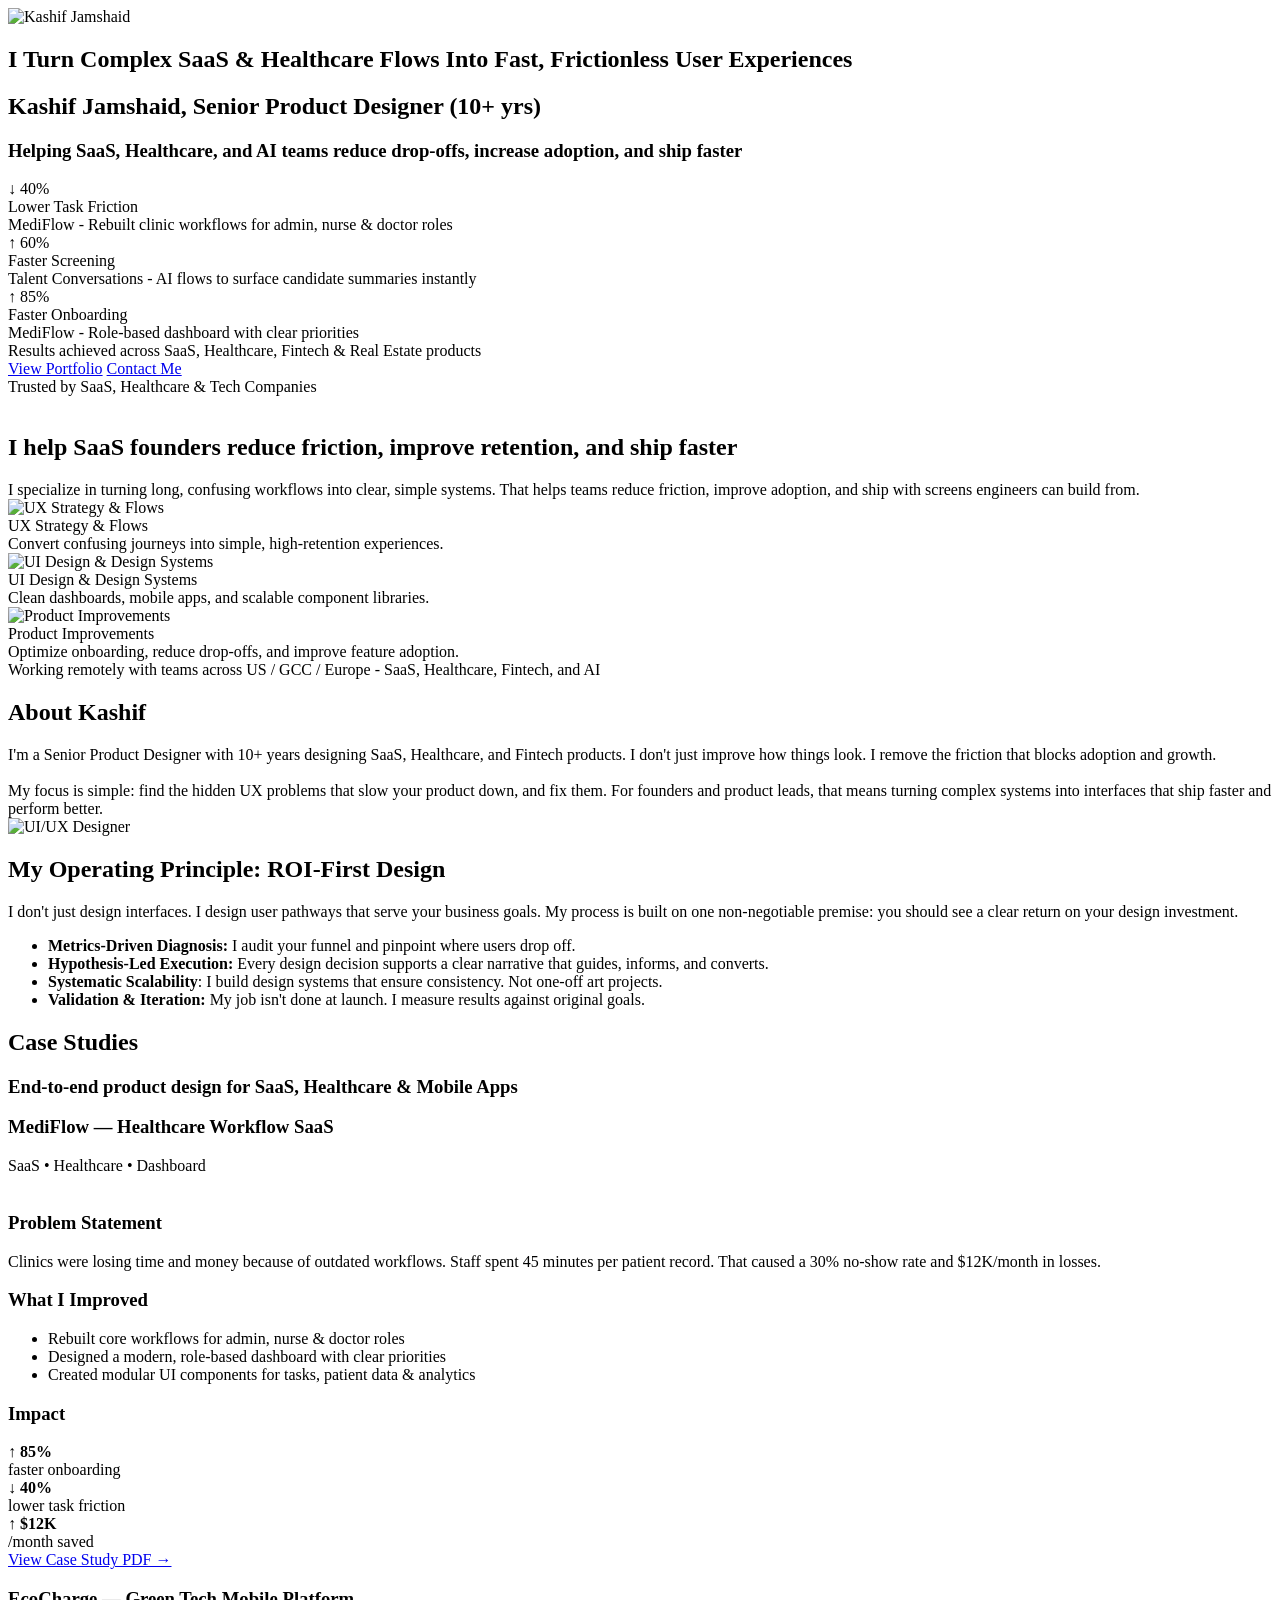
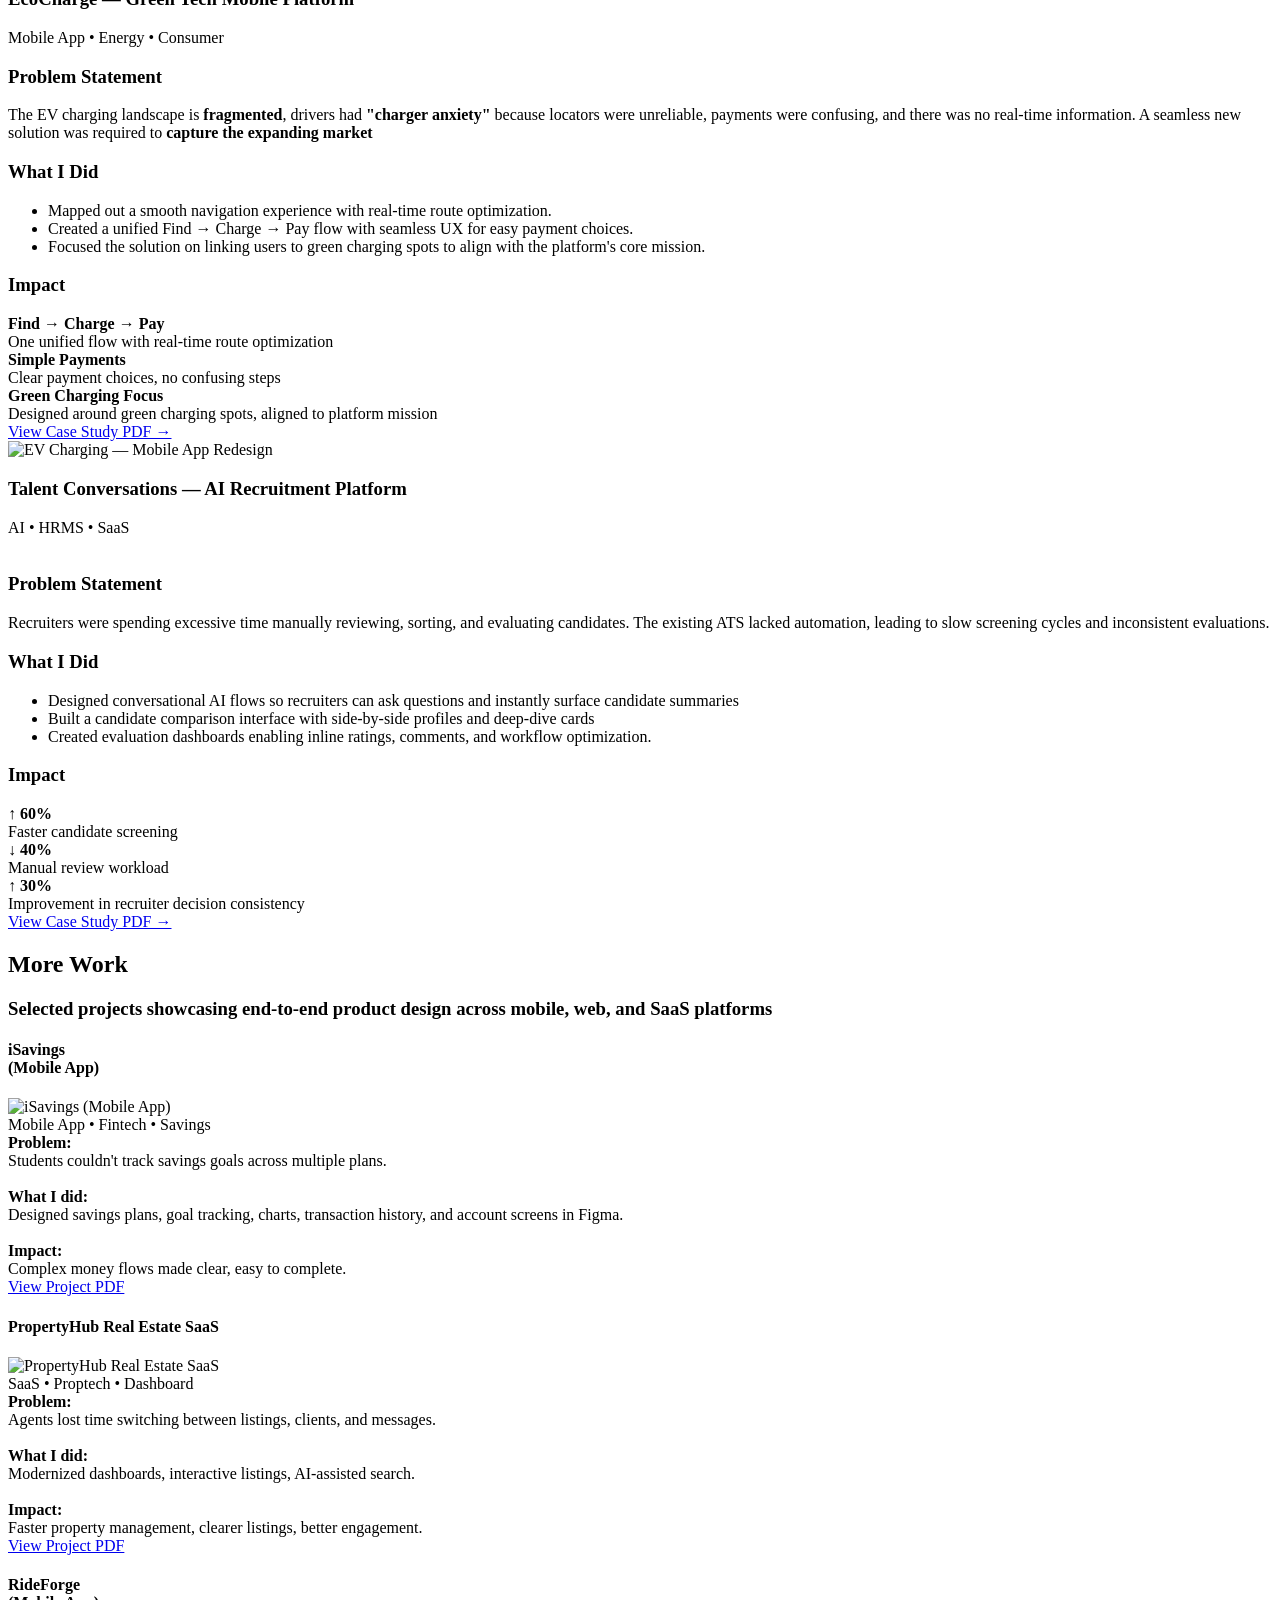
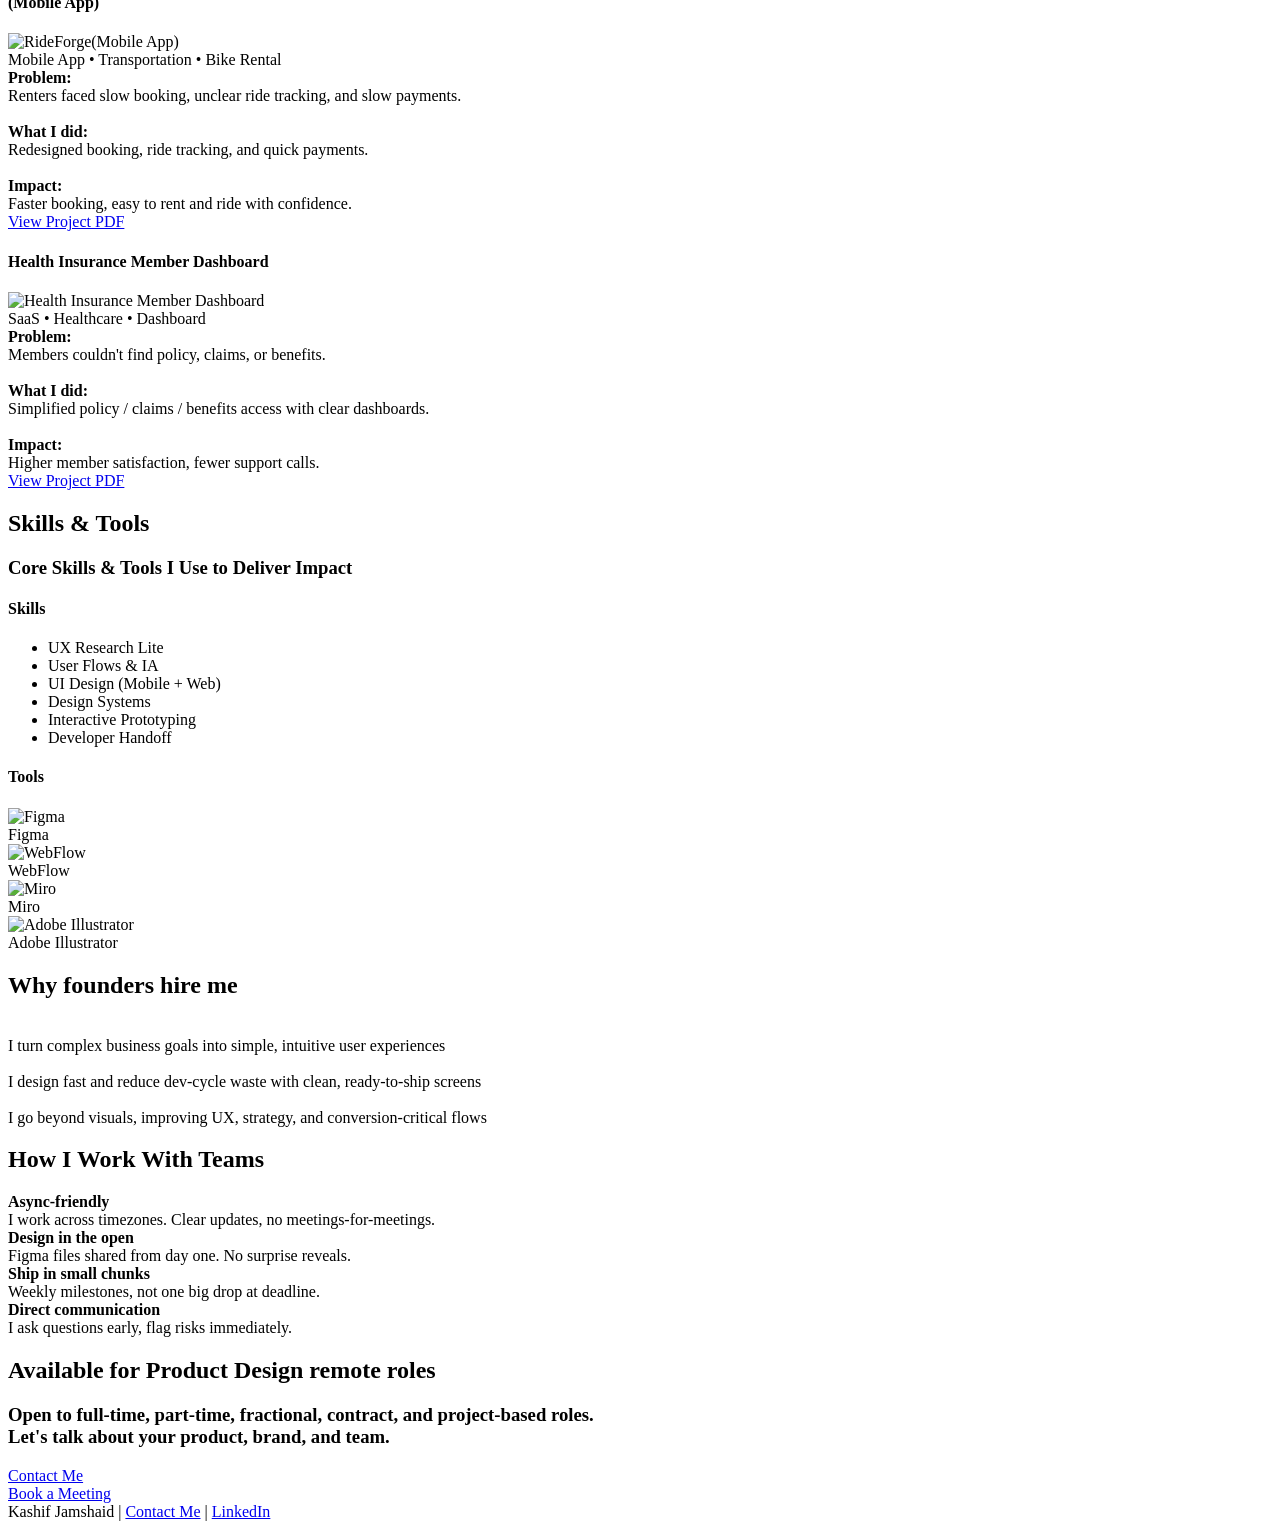
==== product-designer/index.html @ 59dc8484 "Add files via upload" ====
<!DOCTYPE html>
<html lang="en">
<head>
<meta charset="utf-8">
<title>Senior Product Designer | SaaS &amp; Mobile UX | Kashif Jamshaid</title>
<meta name="description" content="Senior Product Designer with 10+ years of experience in SaaS, Healthcare, and Mobile Apps. I design clean, conversion-focused products that reduce drop-offs &amp; drive growth.">
<meta property="og:title" content="Kashif Jamshaid — Senior Product Designer for SaaS &amp; Mobile">
<meta property="og:description" content="Designing high-converting digital products for SaaS, Health &amp; Fintech. 10+ yrs experience. Let’s build something that scales.">
<meta property="og:image" content="https://cdn.prod.website-files.com/6922b7da5d4e81c085fd5a40/6af70c5913aee15e24bef53c_OG-KD.jpg">
<meta property="og:type" content="website">
<meta name="twitter:card" content="summary_large_image">
<meta name="twitter:title" content="Kashif Jamshaid — Senior Product Designer for SaaS &amp; Mobile">
<meta name="twitter:description" content="Designing high-converting digital products for SaaS, Health &amp; Fintech. 10+ yrs experience. Let’s build something that scales.">
<meta name="viewport" content="width=device-width, initial-scale=1">
<link rel="shortcut icon" href="https://cdn.prod.website-files.com/6922b7da5d4e81c085fd5a40/6927050f8c1e0691bba6b632_fav-kj.png" type="image/x-icon">
<link rel="apple-touch-icon" href="https://cdn.prod.website-files.com/img/webclip.png">
<link rel="canonical" href="https://kashifdesigns.webflow.io/">
<link href="style.css" rel="stylesheet" type="text/css">
<link href="https://fonts.googleapis.com/" rel="preconnect">
<link href="https://fonts.gstatic.com/" rel="preconnect" crossorigin="anonymous">
<script src="assets/webfont.js"></script>
<script>WebFont.load({google:{families:["Wix Madefor Display:300,400,500,600,700"]}});</script>
<style>
html{scroll-behavior:smooth}
#case-studies,#top{scroll-margin-top:24px}
.scroll-up{position:fixed;right:20px;bottom:20px;z-index:999;width:52px;height:52px;border-radius:50%;display:flex;align-items:center;justify-content:center;background:#111;color:#fff;font-size:22px;text-decoration:none;opacity:0;visibility:hidden;pointer-events:none;transition:opacity .25s ease,transform .25s ease,visibility .25s;transform:translateY(10px)}
.scroll-up.is-visible{opacity:1;visibility:visible;pointer-events:auto;transform:translateY(0)}
.scroll-up:hover{transform:translateY(-2px)}
</style>
</head>
<body id="top">

<!-- HERO -->
<section class="hero">
<img src="assets/6925f5a5236392a98f5a09ef_logo-kj-b.svg" loading="lazy" height="41" alt="Kashif Jamshaid">
<h1 class="heading">I Turn Complex SaaS &amp; Healthcare Flows Into Fast, Frictionless User Experiences</h1>
<h2 class="heading-2">Kashif Jamshaid, Senior Product Designer (10+ yrs)</h2>
<h3 class="heading-3">Helping SaaS, Healthcare, and AI teams reduce drop-offs, increase adoption, and ship faster</h3>
<div class="hero-tiles">
<div class="hero-tile"><div class="tile-container"><div class="div-block-4"><div class="text-block">↓ 40%</div></div><div class="div-block-5"><div class="text-block-2">Lower Task Friction<br></div></div></div><div class="div-block-39"><div class="text-block-21">MediFlow - Rebuilt clinic workflows for admin, nurse &amp; doctor roles</div></div></div>
<div class="hero-tile"><div class="tile-container"><div class="div-block-4"><div class="text-block"><strong>↑ </strong>60%</div></div><div class="div-block-5"><div class="text-block-2">Faster Screening<br></div></div></div><div class="div-block-39"><div class="text-block-21">Talent Conversations - AI flows to surface candidate summaries instantly</div></div></div>
<div class="hero-tile"><div class="tile-container"><div class="div-block-4"><div class="text-block"><strong>↑ </strong>85%</div></div><div class="div-block-5"><div class="text-block-2">Faster Onboarding<br></div></div></div><div class="div-block-39"><div class="text-block-21">MediFlow - Role-based dashboard with clear priorities</div></div></div>
</div>
<div class="text-block-16">Results achieved across SaaS, Healthcare, Fintech &amp; Real Estate products</div>
<div class="div-block-3">
<a href="#case-studies" class="button w-button">View Portfolio</a>
<a href="mailto:kashifjamshaid@gmail.com?subject=Project%20Inquiry%20%E2%80%93%20Senior%20Product%20Designer%20(Kashif%20Jamshaid)" class="button-2 w-button">Contact Me</a>
</div>
<div class="text-block-16">Trusted by SaaS, Healthcare &amp; Tech Companies</div>
<div class="div-block-35"><img src="assets/6925aeb16236e0ea3a93bf15_a347f13787f351dd97e7a5db6cdfebe7_icons-companies.png" loading="lazy" sizes="(max-width: 1050px) 100vw, 1050px" alt="Trusted by SaaS, Healthcare &amp; Tech Companies" srcset="https://cdn.prod.website-files.com/6922b7da5d4e81c085fd5a40/6925aeb16236e0ea3a93bf15_a347f13787f351dd97e7a5db6cdfebe7_icons-companies-p-500.png 500w, https://cdn.prod.website-files.com/6922b7da5d4e81c085fd5a40/6925aeb16236e0ea3a93bf15_a347f13787f351dd97e7a5db6cdfebe7_icons-companies-p-800.png 800w, https://cdn.prod.website-files.com/6922b7da5d4e81c085fd5a40/6925aeb16236e0ea3a93bf15_a347f13787f351dd97e7a5db6cdfebe7_icons-companies.png 1050w" class="image-7"></div>
</section>

<!-- WHAT I DO -->
<section class="section-2-panels">
<h2 class="heading-4">I help SaaS founders reduce friction, improve retention, and ship faster</h2>
<div class="text-block-22">I specialize in turning long, confusing workflows into clear, simple systems. That helps teams reduce friction, improve adoption, and ship with screens engineers can build from.</div>
<div class="div-panels-main">
<div class="div-block-11"><img src="assets/6925bf536d02b8094fe82280_3681238eda596e4981a9f9f7b6987a7c_icon-ux-strategy.svg" loading="lazy" alt="UX Strategy &amp; Flows"><div class="text-block-7">UX Strategy &amp; Flows</div><div class="text-block-19">Convert confusing journeys into simple, high-retention experiences.</div></div>
<div class="div-block-11"><img src="assets/6925c17dd53fdc788f8e0a13_540a529e76e07e46829ce38feeeade93_icon-ui.svg" loading="lazy" alt="UI Design &amp; Design Systems"><div class="text-block-7">UI Design &amp; Design Systems</div><div class="text-block-17">Clean dashboards, mobile apps, and scalable component libraries.</div></div>
<div class="div-block-11"><img src="assets/6925c3b33ce6acb7fa20eeb7_1650da8c3fd300361173abdfcc69cd91_icon-product.svg" loading="lazy" alt="Product Improvements"><div class="text-block-7">Product Improvements</div><div class="text-block-18">Optimize onboarding, reduce drop-offs, and improve feature adoption.</div></div>
</div>
<div class="text-block-23">Working remotely with teams across US / GCC / Europe - SaaS, Healthcare, Fintech, and AI<br></div>
</section>

<!-- ABOUT -->
<section class="section-about-1"><div class="div-block-53">
<h2 class="heading-20">About Kashif</h2>
<div class="div-block-50"><div class="div-block-51"><div class="text-block-31">I'm a Senior Product Designer with 10+ years designing SaaS, Healthcare, and Fintech products. I don't just improve how things look. I remove the friction that blocks adoption and growth.<br><br>My focus is simple: find the hidden UX problems that slow your product down, and fix them. For founders and product leads, that means turning complex systems into interfaces that ship faster and perform better.</div></div>
<div class="div-block-52"><img src="assets/6ac2fc7f85edc228cade5757_MyPic.jpg" loading="lazy" width="207" sizes="207px" alt="UI/UX Designer" srcset="https://cdn.prod.website-files.com/6922b7da5d4e81c085fd5a40/6ac2fc7f85edc228cade5757_49e8d5a9649e1f017ad6abac652c6de1_MyPic-p-500.jpg 500w, https://cdn.prod.website-files.com/6922b7da5d4e81c085fd5a40/6ac2fc7f85edc228cade5757_MyPic.jpg 707w" class="image-42"></div></div>
<h2 class="heading-19">My Operating Principle: ROI-First Design</h2>
<div class="text-block-32">I don't just design interfaces. I design user pathways that serve your business goals. My process is built on one non-negotiable premise: you should see a clear return on your design investment.</div>
<ul role="list" class="list-8">
<li class="list-item-14"><strong>Metrics-Driven Diagnosis: </strong>I audit your funnel and pinpoint where users drop off.</li>
<li class="list-item-15"><strong>Hypothesis-Led Execution:</strong> Every design decision supports a clear narrative that guides, informs, and converts.</li>
<li class="list-item-13"><strong>Systematic Scalability</strong>: I build design systems that ensure consistency. Not one-off art projects.</li>
<li><strong>Validation &amp; Iteration:</strong> My job isn't done at launch. I measure results against original goals.</li>
</ul>
</div></section>

<!-- CASE STUDIES -->
<section id="case-studies" class="section"><h2 class="heading-4">Case Studies</h2><h3 class="heading-3">End-to-end product design for SaaS, Healthcare &amp; Mobile Apps</h3></section>

<section class="section-3-cs-1">
<h3 class="heading-5">MediFlow — Healthcare Workflow SaaS</h3><div class="text-block-10">SaaS • Healthcare • Dashboard</div>
<div class="div-case-1"><div class="div-block-13"><img src="assets/69254e3efccd6410320ec2e1_DB-Mediflow.png" loading="lazy" sizes="(max-width: 1080px) 100vw, 1080px" srcset="https://cdn.prod.website-files.com/6922b7da5d4e81c085fd5a40/69254e3efccd6410320ec2e1_DB-Mediflow-p-500.png 500w, https://cdn.prod.website-files.com/6922b7da5d4e81c085fd5a40/69254e3efccd6410320ec2e1_DB-Mediflow-p-800.png 800w, https://cdn.prod.website-files.com/6922b7da5d4e81c085fd5a40/69254e3efccd6410320ec2e1_DB-Mediflow.png 1080w" alt="MediFlow — Healthcare Workflow SaaS" class="image"></div>
<div class="div-block-14"><h3 class="heading-6">Problem Statement</h3><div class="text-block-9">Clinics were losing time and money because of outdated workflows. Staff spent 45 minutes per patient record. That caused a 30% no-show rate and $12K/month in losses.</div>
<h3 class="heading-6">What I Improved</h3><ul role="list" class="list-3"><li class="list-item">Rebuilt core workflows for admin, nurse &amp; doctor roles</li><li class="list-item-2">Designed a modern, role-based dashboard with clear priorities</li><li>Created modular UI components for tasks, patient data &amp; analytics</li></ul>
<h3 class="heading-6">Impact</h3><div class="div-block-15"><div class="div-block-16"><div class="text-block-11"><strong class="bold-text-3">↑ 85%</strong><br>faster onboarding</div></div><div class="div-block-16"><div class="text-block-11"><strong class="bold-text">↓ 40%</strong><br>lower task friction</div></div><div class="div-block-16"><div class="text-block-11"><strong class="bold-text-2">↑ $12K<br></strong>/month saved</div></div></div>
<a href="https://drive.google.com/file/d/175LidVSTPFIZ-8xN86wjCQAwzC9_k_Sf/view?usp=drive_link" target="_blank" class="button-3 w-button">View Case Study PDF →</a></div></div>
</section>

<section class="section-4-cs-2">
<h3 class="heading-5"><strong>EcoCharge — Green Tech Mobile Platform</strong></h3><div class="text-block-10">Mobile App • Energy • Consumer</div>
<div class="div-block-18"><div class="div-block-19"><h3 class="heading-6">Problem Statement</h3><div class="text-block-9">The EV charging landscape is <strong>fragmented</strong>, drivers had <strong>"charger anxiety"</strong> because locators were unreliable, payments were confusing, and there was no real-time information. A seamless new solution was required to <strong>capture the expanding market</strong></div>
<h3 class="heading-6">What I Did</h3><ul role="list" class="list"><li class="list-item-3">Mapped out a smooth navigation experience with real-time route optimization.</li><li class="list-item-4">Created a unified Find → Charge → Pay flow with seamless UX for easy payment choices.</li><li>Focused the solution on linking users to green charging spots to align with the platform's core mission.</li></ul>
<h3 class="heading-6">Impact</h3><div class="div-block-15"><div class="div-block-16"><div class="text-block-11"><strong class="bold-text-4">Find → Charge → Pay<br></strong>One unified flow with real-time route optimization</div></div><div class="div-block-16"><div class="text-block-11"><strong class="bold-text-5">Simple Payments</strong><br>Clear payment choices, no confusing steps</div></div><div class="div-block-16"><div class="text-block-11"><strong class="bold-text-5">Green Charging Focus</strong><br>Designed around green charging spots, aligned to platform mission</div></div></div>
<a href="https://drive.google.com/file/d/11oVO27oxyvYCOkYfuK4rdKZgzIU8TZA9/view?usp=drive_link" target="_blank" class="button-3 w-button">View Case Study PDF →</a></div>
<div class="div-block-20"><img src="[STRIPPED 72 bytes] - EV-Charging.png" loading="lazy" width="349" alt="EV Charging — Mobile App Redesign" class="image-8"></div></div>
</section>

<section class="section-5-cs-3">
<h3 class="heading-5">Talent Conversations — AI Recruitment Platform</h3><div class="text-block-10">AI • HRMS • SaaS</div>
<div class="div-block-21"><div class="div-block-22"><img src="assets/6925b2cc4235da92b0d58eaf_Mock-TC.png" loading="lazy" sizes="100vw" srcset="https://cdn.prod.website-files.com/6922b7da5d4e81c085fd5a40/6925b2cc4235da92b0d58eaf_Mock-TC-p-500.png 500w, https://cdn.prod.website-files.com/6922b7da5d4e81c085fd5a40/6925b2cc4235da92b0d58eaf_Mock-TC-p-800.png 800w, https://cdn.prod.website-files.com/6922b7da5d4e81c085fd5a40/6925b2cc4235da92b0d58eaf_Mock-TC.png 938w" alt="Talent Conversations — AI Recruitment Platform"></div>
<div class="div-block-23"><h3 class="heading-6">Problem Statement</h3><div class="text-block-9">Recruiters were spending excessive time manually reviewing, sorting, and evaluating candidates. The existing ATS lacked automation, leading to slow screening cycles and inconsistent evaluations.</div>
<h3 class="heading-6">What I Did</h3><ul role="list" class="list-2"><li class="list-item-5">Designed conversational AI flows so recruiters can ask questions and instantly surface candidate summaries</li><li class="list-item-6">Built a candidate comparison interface with side-by-side profiles and deep-dive cards</li><li>Created evaluation dashboards enabling inline ratings, comments, and workflow optimization.</li></ul>
<h3 class="heading-6">Impact</h3><div class="div-block-15"><div class="div-block-16"><div class="text-block-11"><strong class="bold-text-6"> ↑ 60%</strong><br>Faster candidate screening</div></div><div class="div-block-16"><div class="text-block-11"><strong class="bold-text-7">↓ 40% </strong><br>Manual review workload</div></div><div class="div-block-16"><div class="text-block-11"><strong class="bold-text-8"> ↑ 30% <br></strong>Improvement in recruiter decision consistency</div></div></div>
<a href="https://drive.google.com/file/d/1dNwZNFBPpFVVZeEZfSGN0Sor2UeTGnGj/view?usp=drive_link" target="_blank" class="button-3 w-button">View Case Study PDF →</a></div></div>
</section>

<!-- MORE WORK -->
<section class="section-more-work">
<h2 class="heading-4">More Work</h2><h3 class="heading-3">Selected projects showcasing end-to-end product design across mobile, web, and SaaS platforms</h3>
<div class="div-block-24">
<div class="div-block-25"><h4 class="heading-7">iSavings<br>(Mobile App)</h4><div class="div-block-26"><img src="assets/6926b6042be8b119d1048882_970534fef5e31cf535b15cde69d66c01_thb-iSavings.png" loading="lazy" alt="iSavings (Mobile App)" class="image-3"><div class="text-block-12">Mobile App • Fintech • Savings</div><div class="text-block-13"><strong>Problem: </strong><br>Students couldn't track savings goals across multiple plans.<br><br><strong>What I did: </strong><br>Designed savings plans, goal tracking, charts, transaction history, and account screens in Figma.<br><br><strong>Impact: </strong><br>Complex money flows made clear, easy to complete.</div><a href="https://drive.google.com/file/d/1e-e9bS0S3D1BojnkqFy9PJ1bkoxFu-a-/view?usp=drive_link" target="_blank" class="button-4 w-button">View Project PDF</a></div></div>
<div class="div-block-25"><h4 class="heading-7">PropertyHub Real Estate SaaS</h4><div class="div-block-26"><img src="assets/6926b7bb1ff81f0b55df7633_thb-PH.png" loading="lazy" alt="PropertyHub Real Estate SaaS" class="image-3"><div class="text-block-12">SaaS • Proptech • Dashboard</div><div class="text-block-13"><strong>Problem: </strong><br>Agents lost time switching between listings, clients, and messages.<br><br><strong>What I did: </strong><br>Modernized dashboards, interactive listings, AI-assisted search.<br><br><strong>Impact:</strong><br>Faster property management, clearer listings, better engagement.</div><a href="https://drive.google.com/file/d/1CYnH5deWjPeGIKw65MGs5NW4FqGeugXl/view?usp=drive_link" target="_blank" class="button-4 w-button">View Project PDF</a></div></div>
<div class="div-block-25"><h4 class="heading-7">RideForge<br>(Mobile App)</h4><div class="div-block-26"><img src="assets/6926b6e6afd990eb1f037a03_thb-RF.png" loading="lazy" alt="RideForge(Mobile App)" class="image-3"><div class="text-block-12">Mobile App • Transportation • Bike Rental</div><div class="text-block-13"><strong>Problem: </strong><br>Renters faced slow booking, unclear ride tracking, and slow payments.<br><br><strong>What I did: </strong><br>Redesigned booking, ride tracking, and quick payments.<br><br><strong>Impact:</strong><br>Faster booking, easy to rent and ride with confidence.</div><a href="https://drive.google.com/file/d/1HgxMv2hNGXjyz0cNrrGlrHU8EqaAsEaV/view?usp=drive_link" target="_blank" class="button-4 w-button">View Project PDF</a></div></div>
<div class="div-block-25"><h4 class="heading-7">Health Insurance Member Dashboard</h4><div class="div-block-26"><img src="assets/6926ea0e6060da6f8a9b43a1_thb-MP.png" loading="lazy" alt="Health Insurance Member Dashboard" class="image-3"><div class="text-block-12">SaaS • Healthcare • Dashboard</div><div class="text-block-13"><strong>Problem:</strong><br>Members couldn't find policy, claims, or benefits.<br><br><strong>What I did: </strong><br>Simplified policy / claims / benefits access with clear dashboards.<br><br><strong>Impact:</strong><br>Higher member satisfaction, fewer support calls.</div><a href="https://drive.google.com/file/d/1gbodmNG3HEQgL6z7VY6yYSt6oK756ESF/view?usp=drive_link" target="_blank" class="button-4 w-button">View Project PDF</a></div></div>
</div>
</section>

<!-- SKILLS / FOUNDERS / HOW I WORK / CTA / FOOTER -->
<section class="section-skills-tools">
<h2 class="heading-4">Skills &amp; Tools</h2><h3 class="heading-3">Core Skills &amp; Tools I Use to Deliver Impact</h3>
<div class="div-block-27"><div class="div-block-28"><h4 class="heading-8">Skills</h4><ul role="list" class="list-4 w-list-unstyled"><li class="list-item-7">UX Research Lite</li><li class="list-item-8">User Flows &amp; IA</li><li class="list-item-9">UI Design (Mobile + Web)</li><li class="list-item-10">Design Systems</li><li class="list-item-11">Interactive Prototyping</li><li class="list-item-12">Developer Handoff</li></ul></div>
<div class="div-block-29"><h4 class="heading-8">Tools</h4>
<div class="div-block-36"><div class="div-block-37"><img src="assets/6926fa8d9a1bf33141717031_icon-Figma.svg" loading="lazy" alt="Figma" class="image-9"></div><div class="div-block-38"><div class="text-block-20">Figma</div></div></div>
<div class="div-block-36"><div class="div-block-37"><img src="assets/6926fbc1401186b6645d1d9e_icon-webflow.svg" loading="lazy" alt="WebFlow" class="image-12"></div><div class="div-block-38"><div class="text-block-20">WebFlow</div></div></div>
<div class="div-block-36"><div class="div-block-37"><img src="assets/6926fbc178d2fbab0ea30819_icon-miro.svg" loading="lazy" alt="Miro" class="image-13"></div><div class="div-block-38"><div class="text-block-20">Miro</div></div></div>
<div class="div-block-36"><div class="div-block-37"><img src="assets/6926fcd47c92eac0ce02966b_icon-AI.svg" loading="lazy" alt="Adobe Illustrator" class="image-15"></div><div class="div-block-38"><div class="text-block-20">Adobe Illustrator</div></div></div>
</div></div>
</section>

<section class="section-founders"><h2 class="heading-4">Why founders hire me</h2><div class="div-block-30">
<div class="div-block-31"><img src="assets/69258fbe27fe6958d4800ce3_icon-tick.svg" loading="lazy" alt=""><div class="text-block-14">I turn complex business goals into simple, intuitive user experiences</div></div>
<div class="div-block-31"><img src="assets/69258fbe27fe6958d4800ce3_icon-tick.svg" loading="lazy" alt=""><div class="text-block-14">I design fast and reduce dev-cycle waste with clean, ready-to-ship screens</div></div>
<div class="div-block-31"><img src="assets/69258fbe27fe6958d4800ce3_icon-tick.svg" loading="lazy" alt=""><div class="text-block-14">I go beyond visuals, improving UX, strategy, and conversion-critical flows</div></div>
</div></section>

<section class="section-howiwork"><h2 class="hdgotherwork">How I Work With Teams</h2><div class="div-block-109">
<div class="div-block-110"><div class="text-block-68"><strong class="bold-text-18">Async-friendly</strong><br>I work across timezones. Clear updates, no meetings-for-meetings.</div></div>
<div class="div-block-110"><div class="text-block-68"><strong class="bold-text-17">Design in the open</strong><br>Figma files shared from day one. No surprise reveals.</div></div>
<div class="div-block-110"><div class="text-block-68"><strong class="bold-text-19">Ship in small chunks</strong><br>Weekly milestones, not one big drop at deadline.</div></div>
<div class="div-block-110"><div class="text-block-68"><strong class="bold-text-20">Direct communication</strong><br>I ask questions early, flag risks immediately.</div></div>
</div></section>

<section class="section-cta"><h2 class="heading-9">Available for Product Design remote roles</h2><h3 class="heading-3">Open to full-time, part-time, fractional, contract, and project-based roles.<br>Let's talk about your product, brand, and team.</h3>
<div class="div-block-32"><div class="div-block-33"><a href="mailto:kashifjamshaid@gmail.com?subject=Project%20Inquiry%20%E2%80%93%20Senior%20Product%20Designer%20(Kashif%20Jamshaid)" class="button-5 w-button">Contact Me</a></div>
<div class="div-block-34"><a href="https://calendly.com/kjuiux/meet-greet" target="_blank" class="button-6 w-button">Book a Meeting</a></div></div></section>

<section class="section-footer"><div class="text-block-15">Kashif Jamshaid | <a href="mailto:kashifjamshaid@gmail.com" class="contactme">Contact Me</a> | <a href="https://linkedin.com/in/kashif-jamshaid" target="_blank" class="linkedin">LinkedIn</a></div></section>

<a href="#top" class="scroll-up" aria-label="Back to top">↑</a>

<script>
(function(){var b=document.querySelector('.scroll-up');if(!b)return;
function s(){b.classList.toggle('is-visible',window.scrollY>400)}window.addEventListener('scroll',s,{passive:true});s();
document.querySelectorAll('a[href^="#"]').forEach(function(a){a.addEventListener('click',function(e){var id=a.getAttribute('href');if(!id||id==='#')return;var t=document.querySelector(id);if(!t)return;e.preventDefault();t.scrollIntoView({behavior:'smooth',block:'start'});history.replaceState(null,'',id);});});
})();
</script>
</body>
</html>
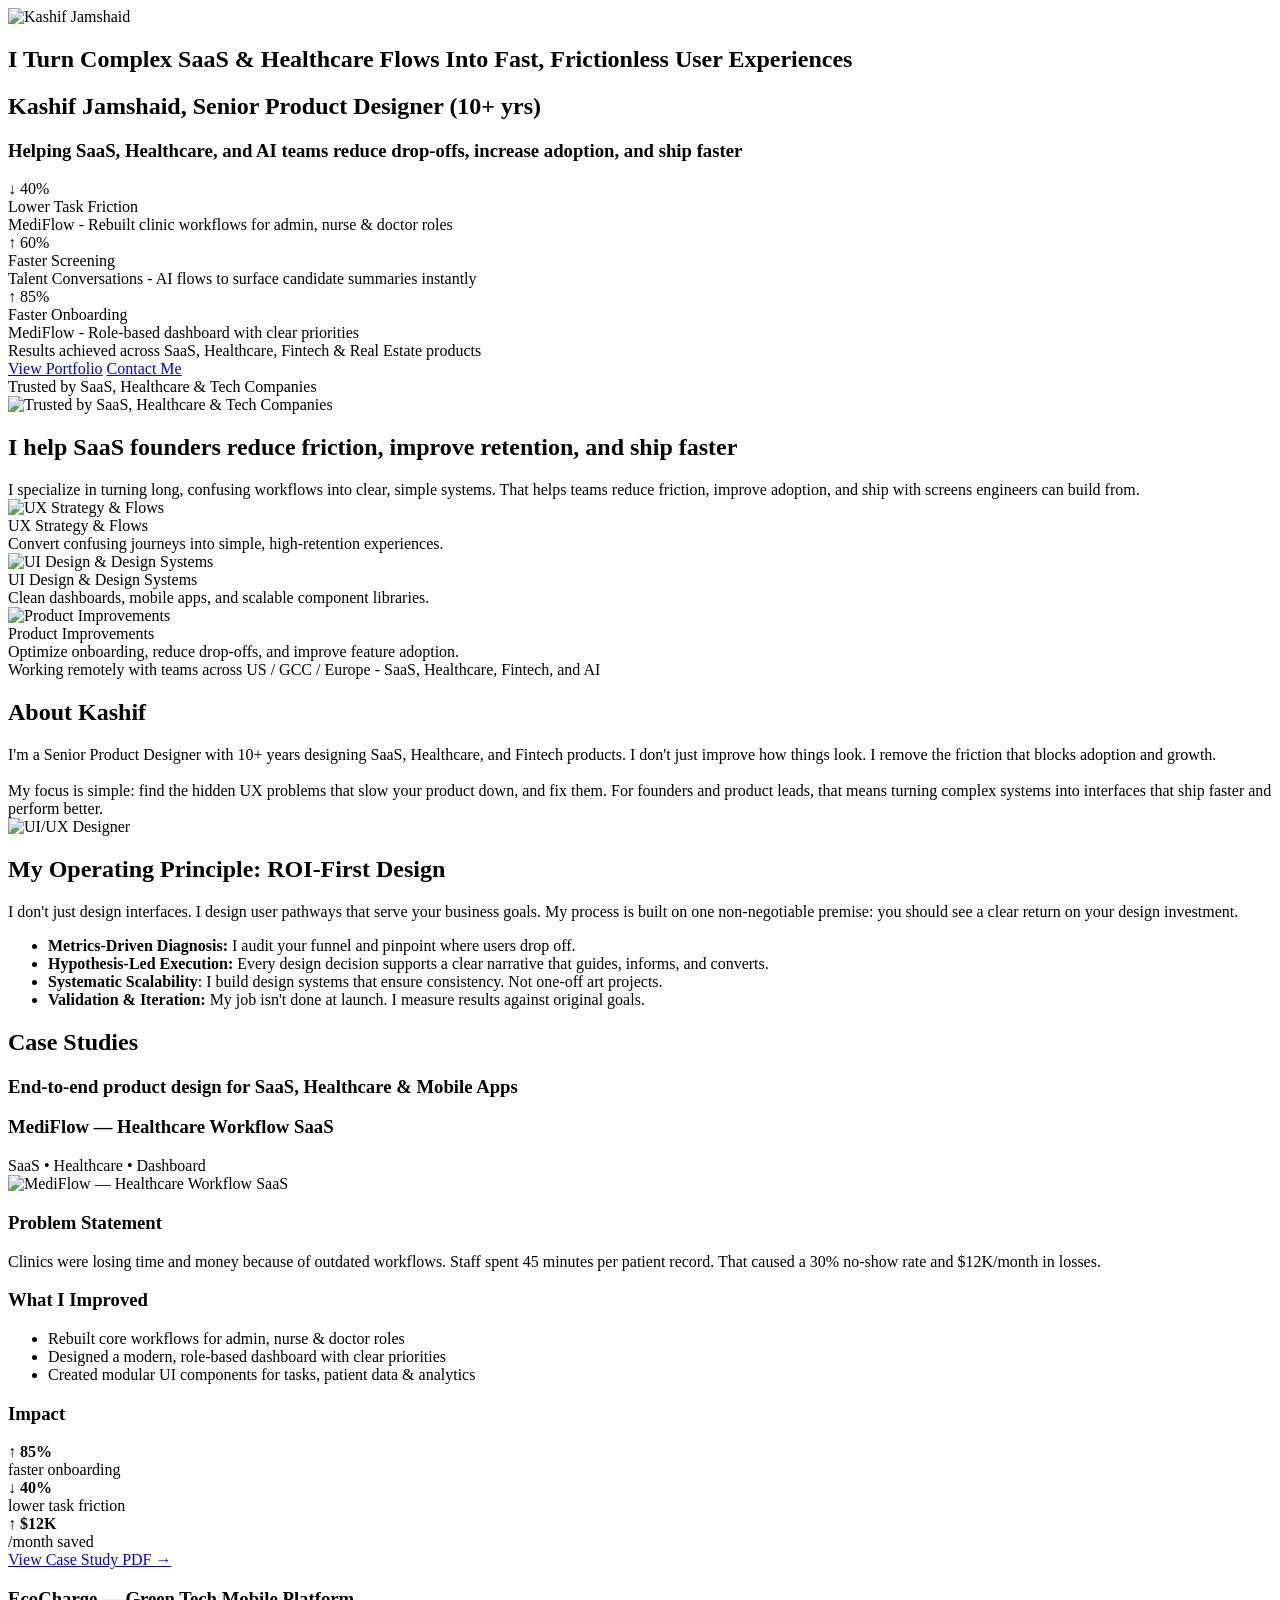
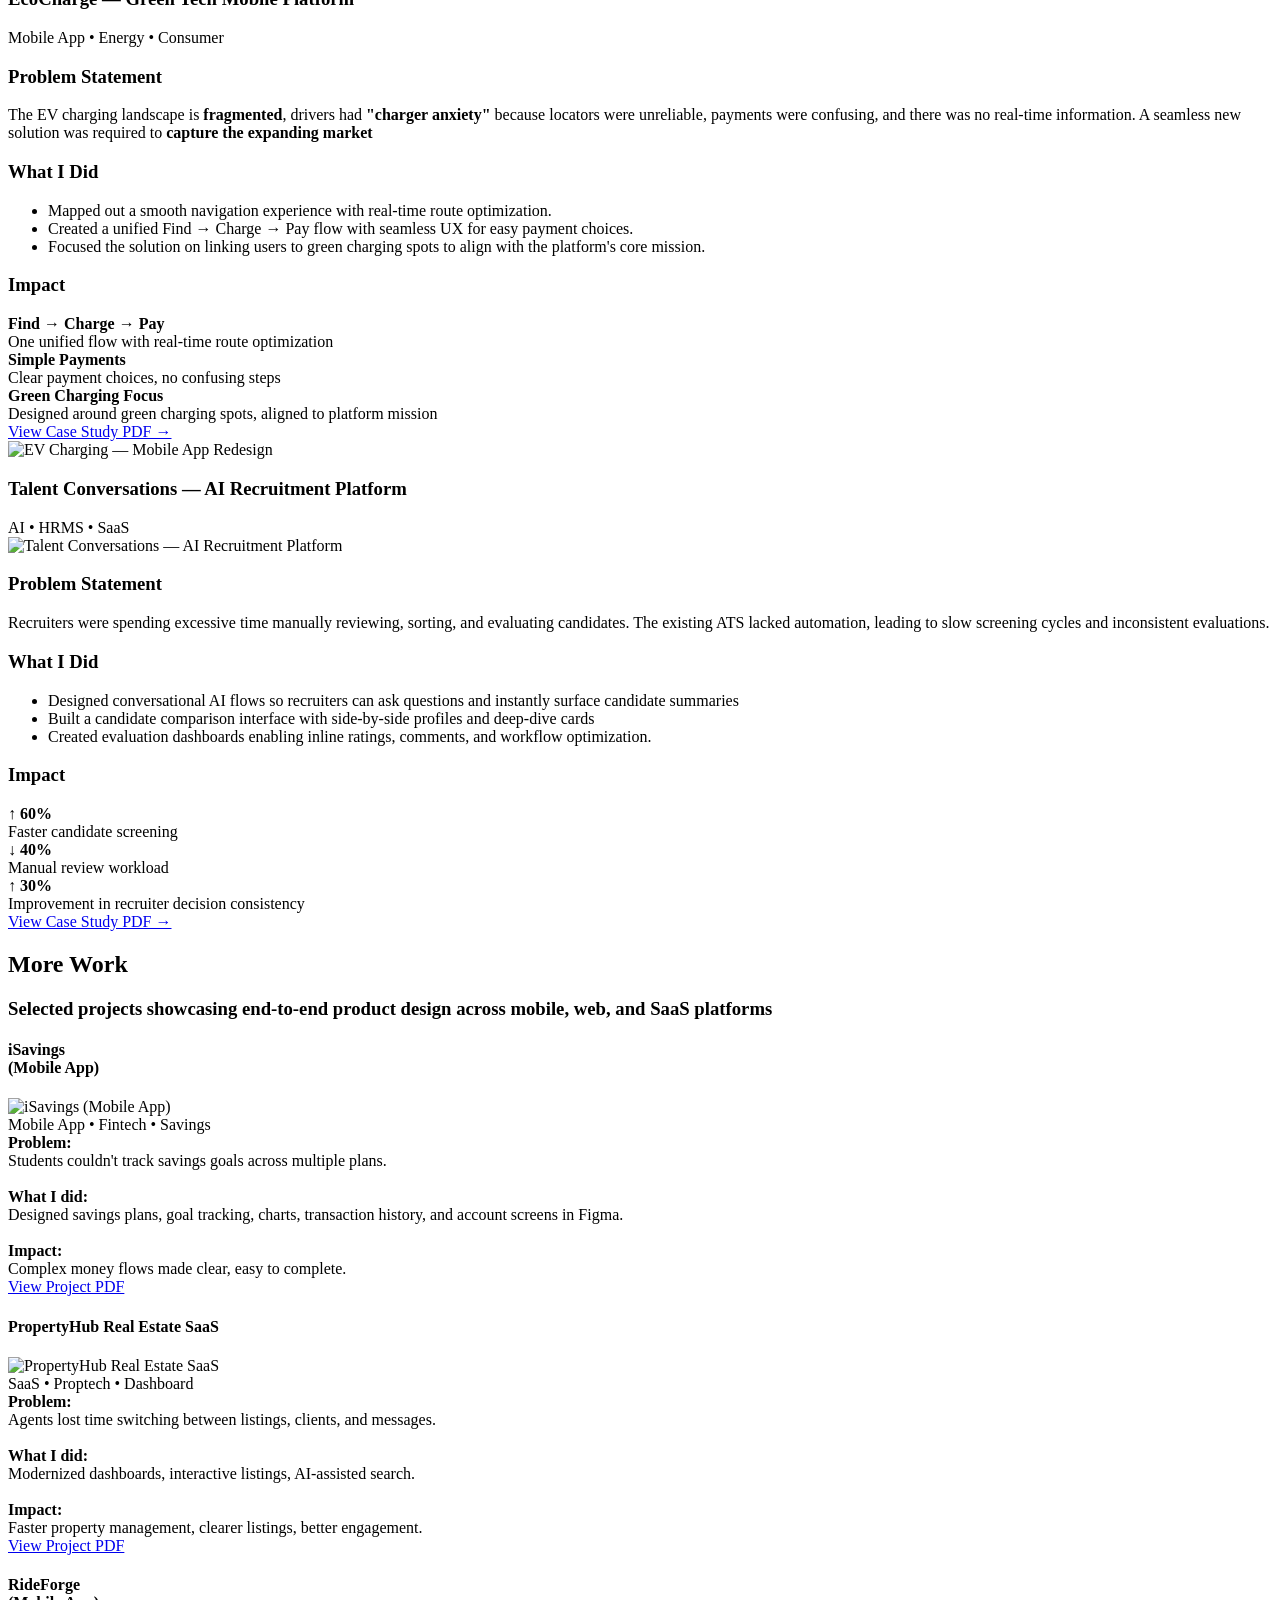
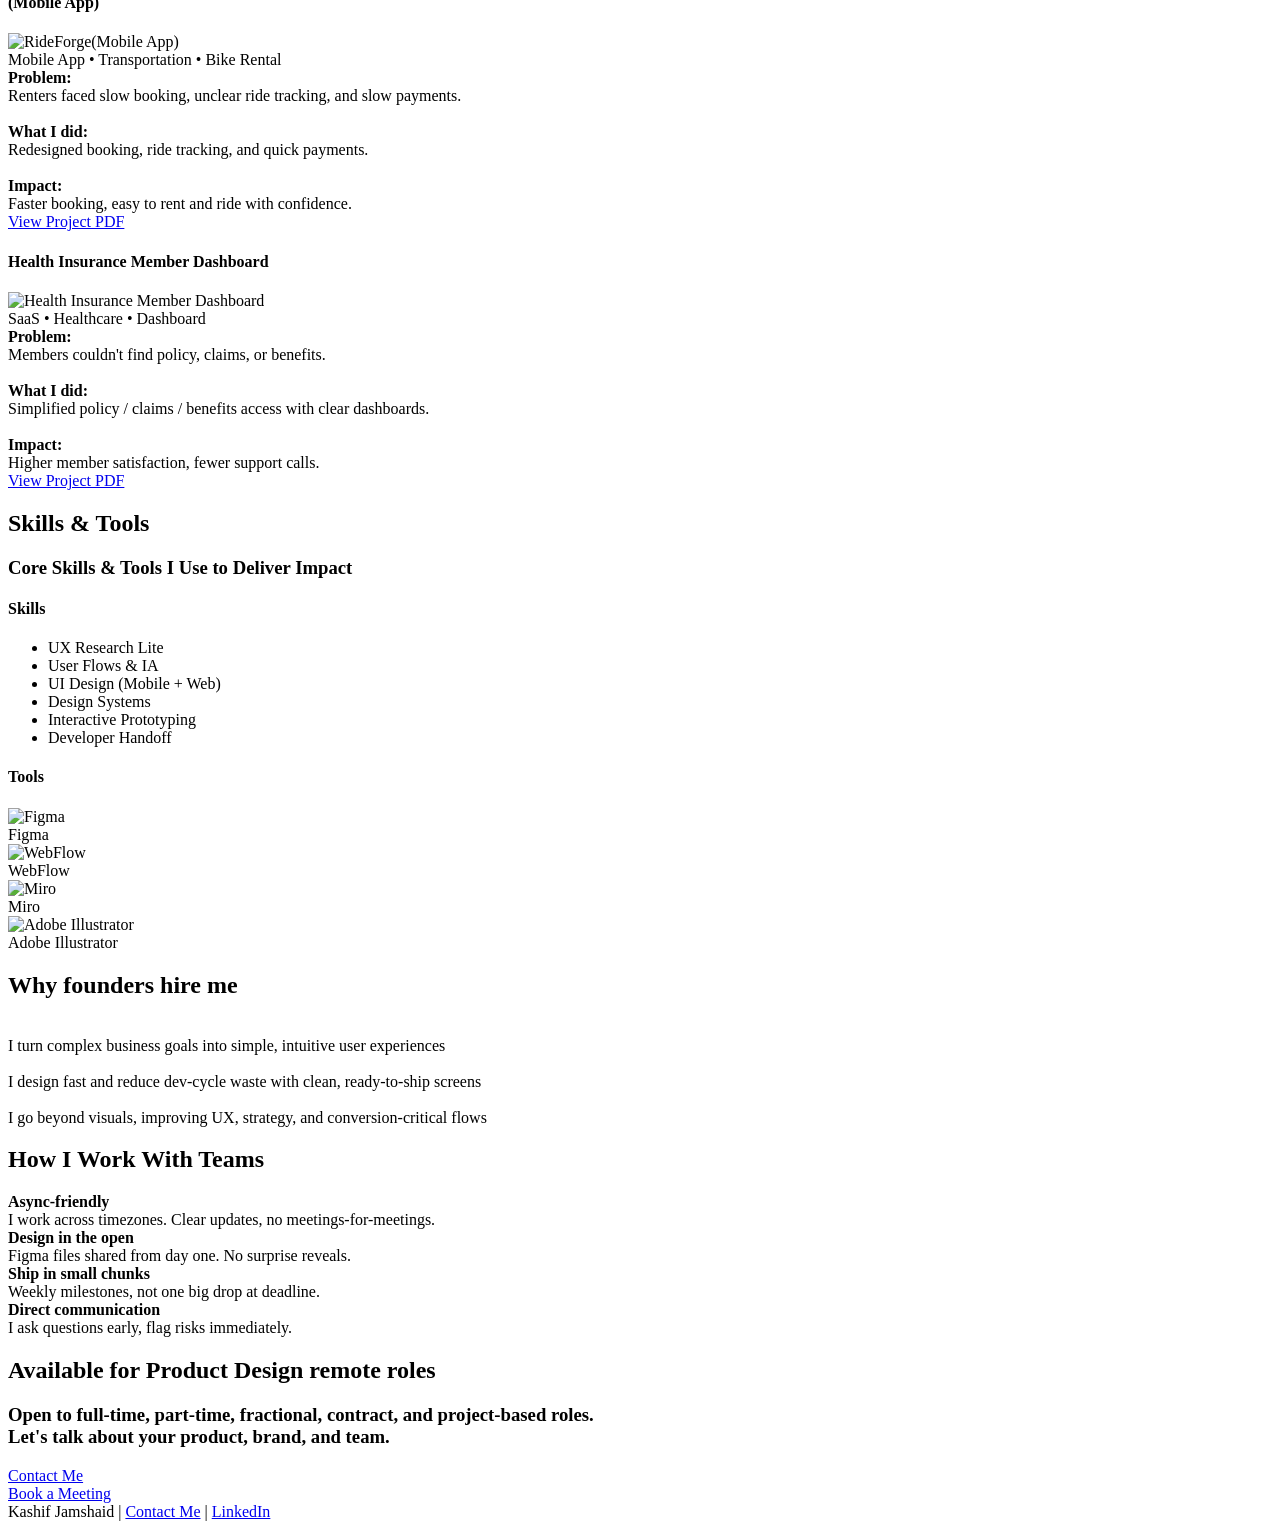
==== commit 9e4cb751: "Update index.html" ====
--- a/product-designer/index.html
+++ b/product-designer/index.html
@@ -15,7 +15,7 @@
 <link rel="shortcut icon" href="https://cdn.prod.website-files.com/6922b7da5d4e81c085fd5a40/6927050f8c1e0691bba6b632_fav-kj.png" type="image/x-icon">
 <link rel="apple-touch-icon" href="https://cdn.prod.website-files.com/img/webclip.png">
 <link rel="canonical" href="https://kashifdesigns.webflow.io/">
-<link href="style.css" rel="stylesheet" type="text/css">
+<link href="assets/style.css" rel="stylesheet" type="text/css">
 <link href="https://fonts.googleapis.com/" rel="preconnect">
 <link href="https://fonts.gstatic.com/" rel="preconnect" crossorigin="anonymous">
 <script src="assets/webfont.js"></script>
@@ -158,4 +158,4 @@
 })();
 </script>
 </body>
-</html>+</html>
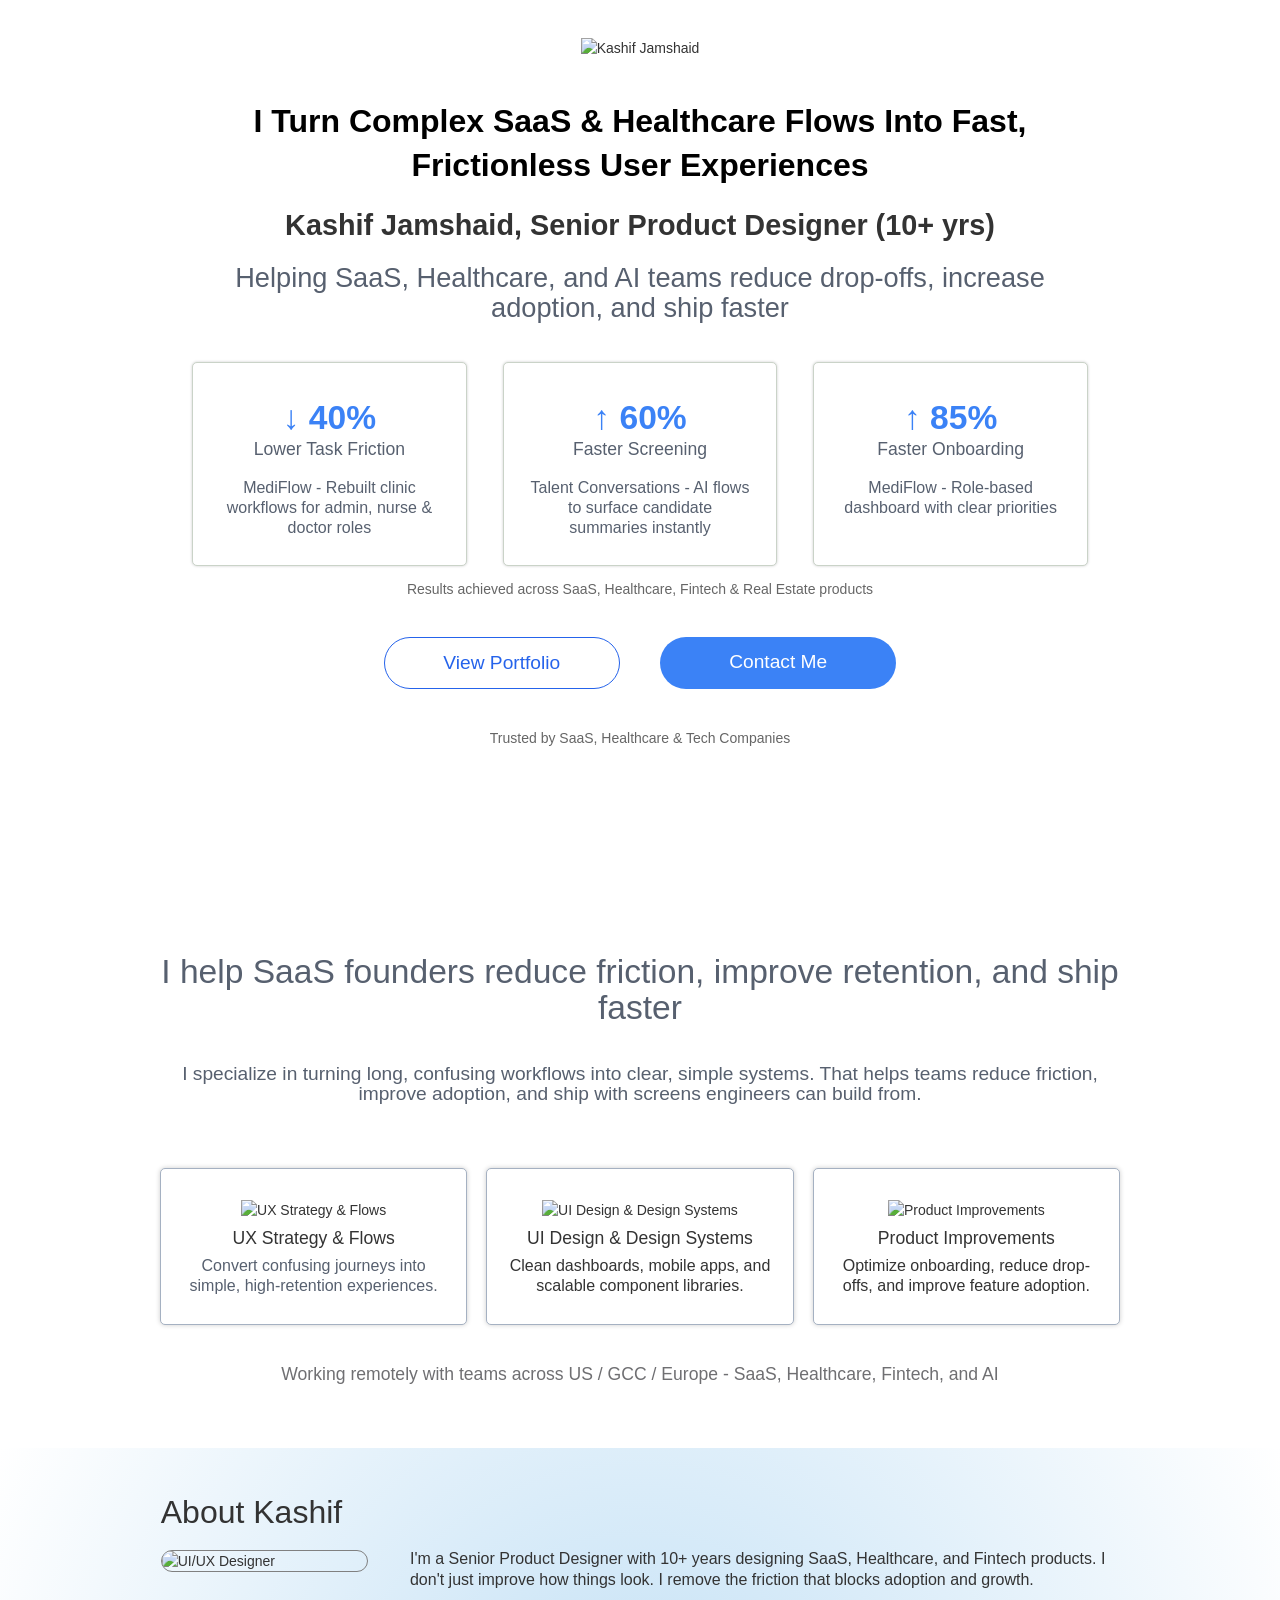
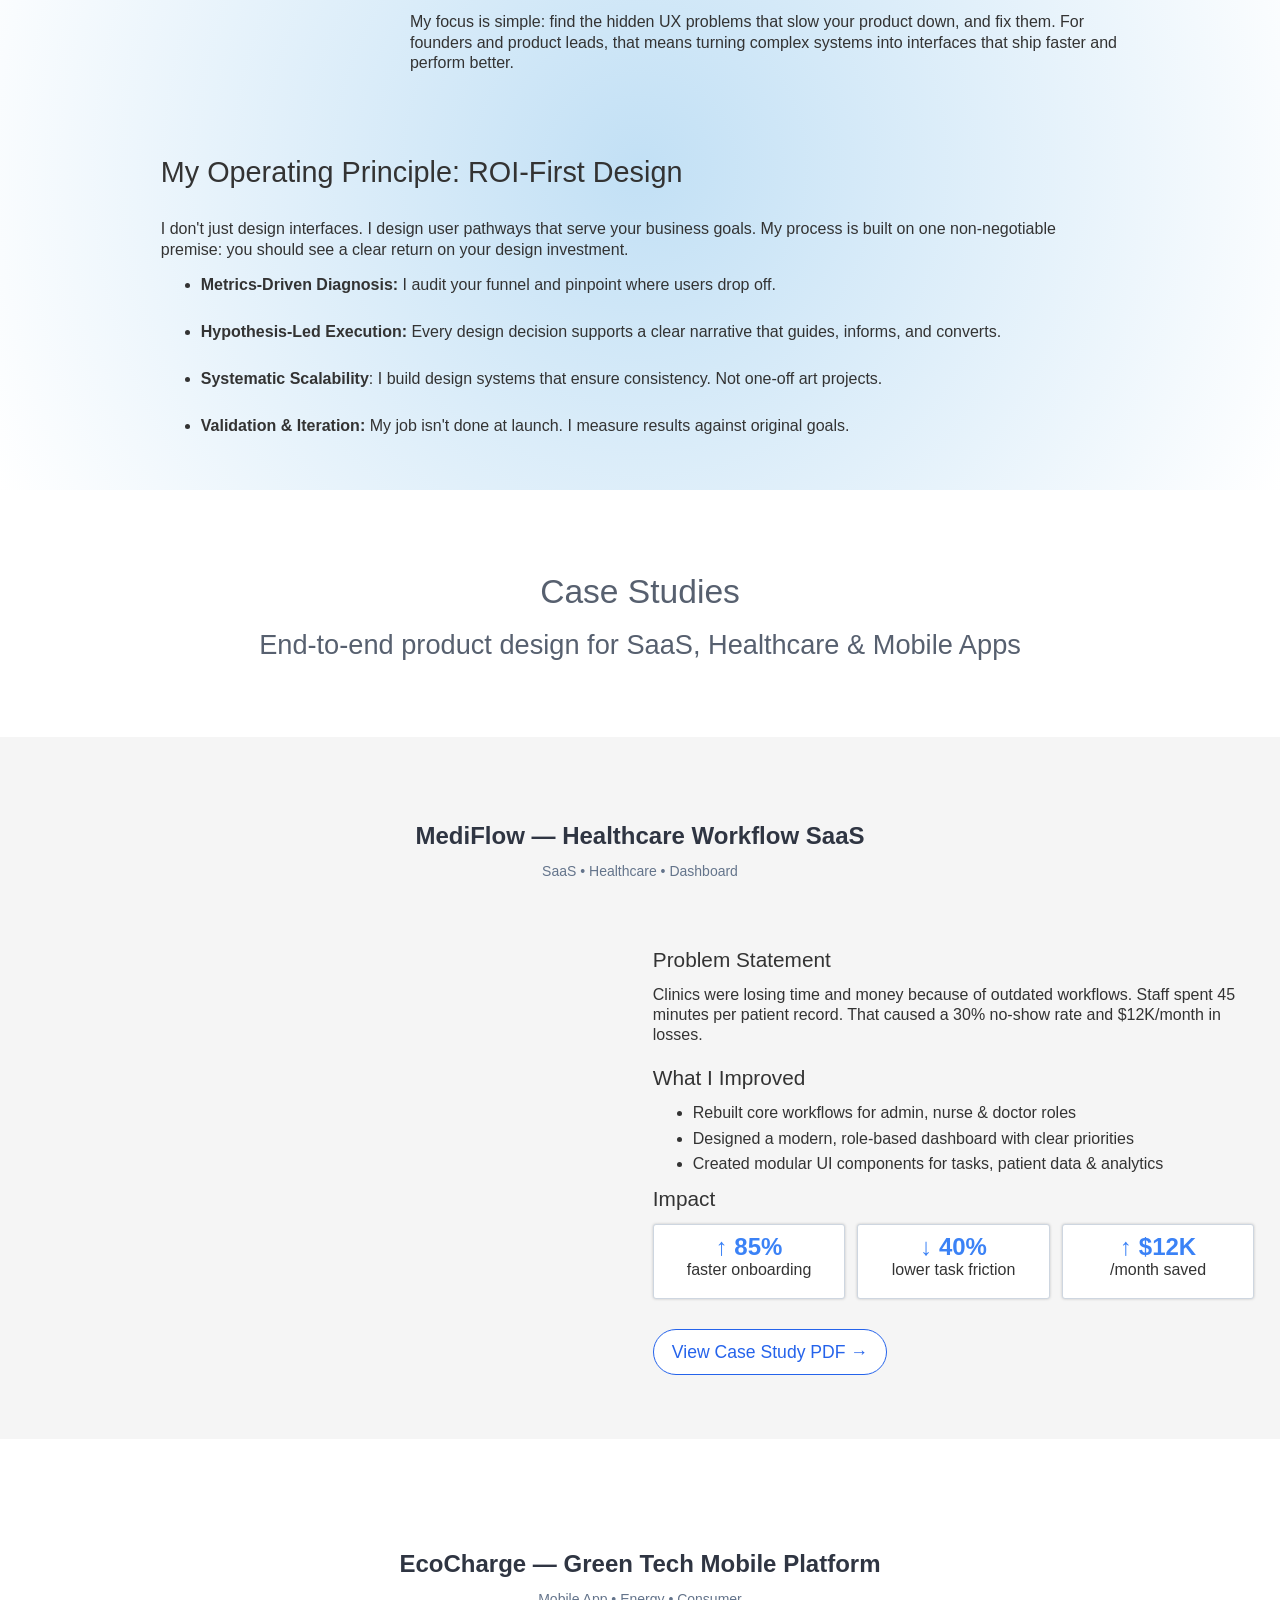
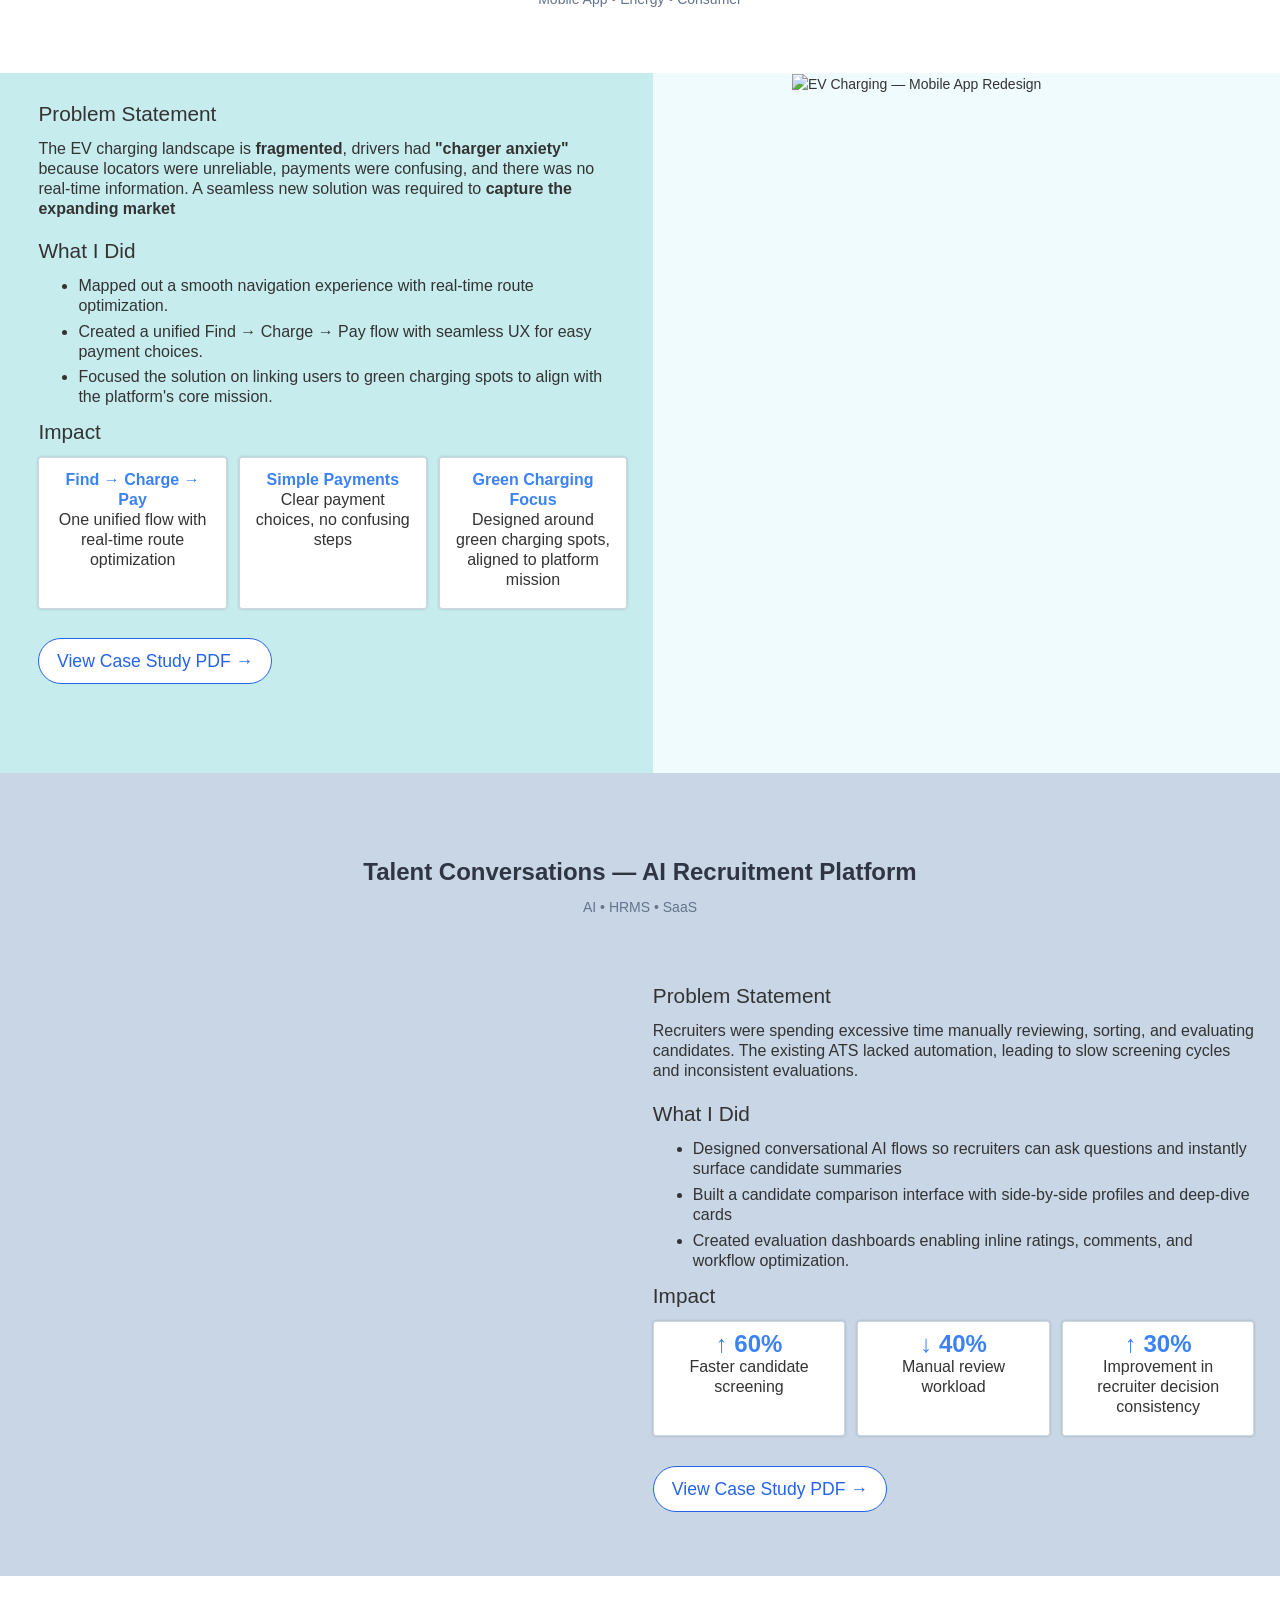
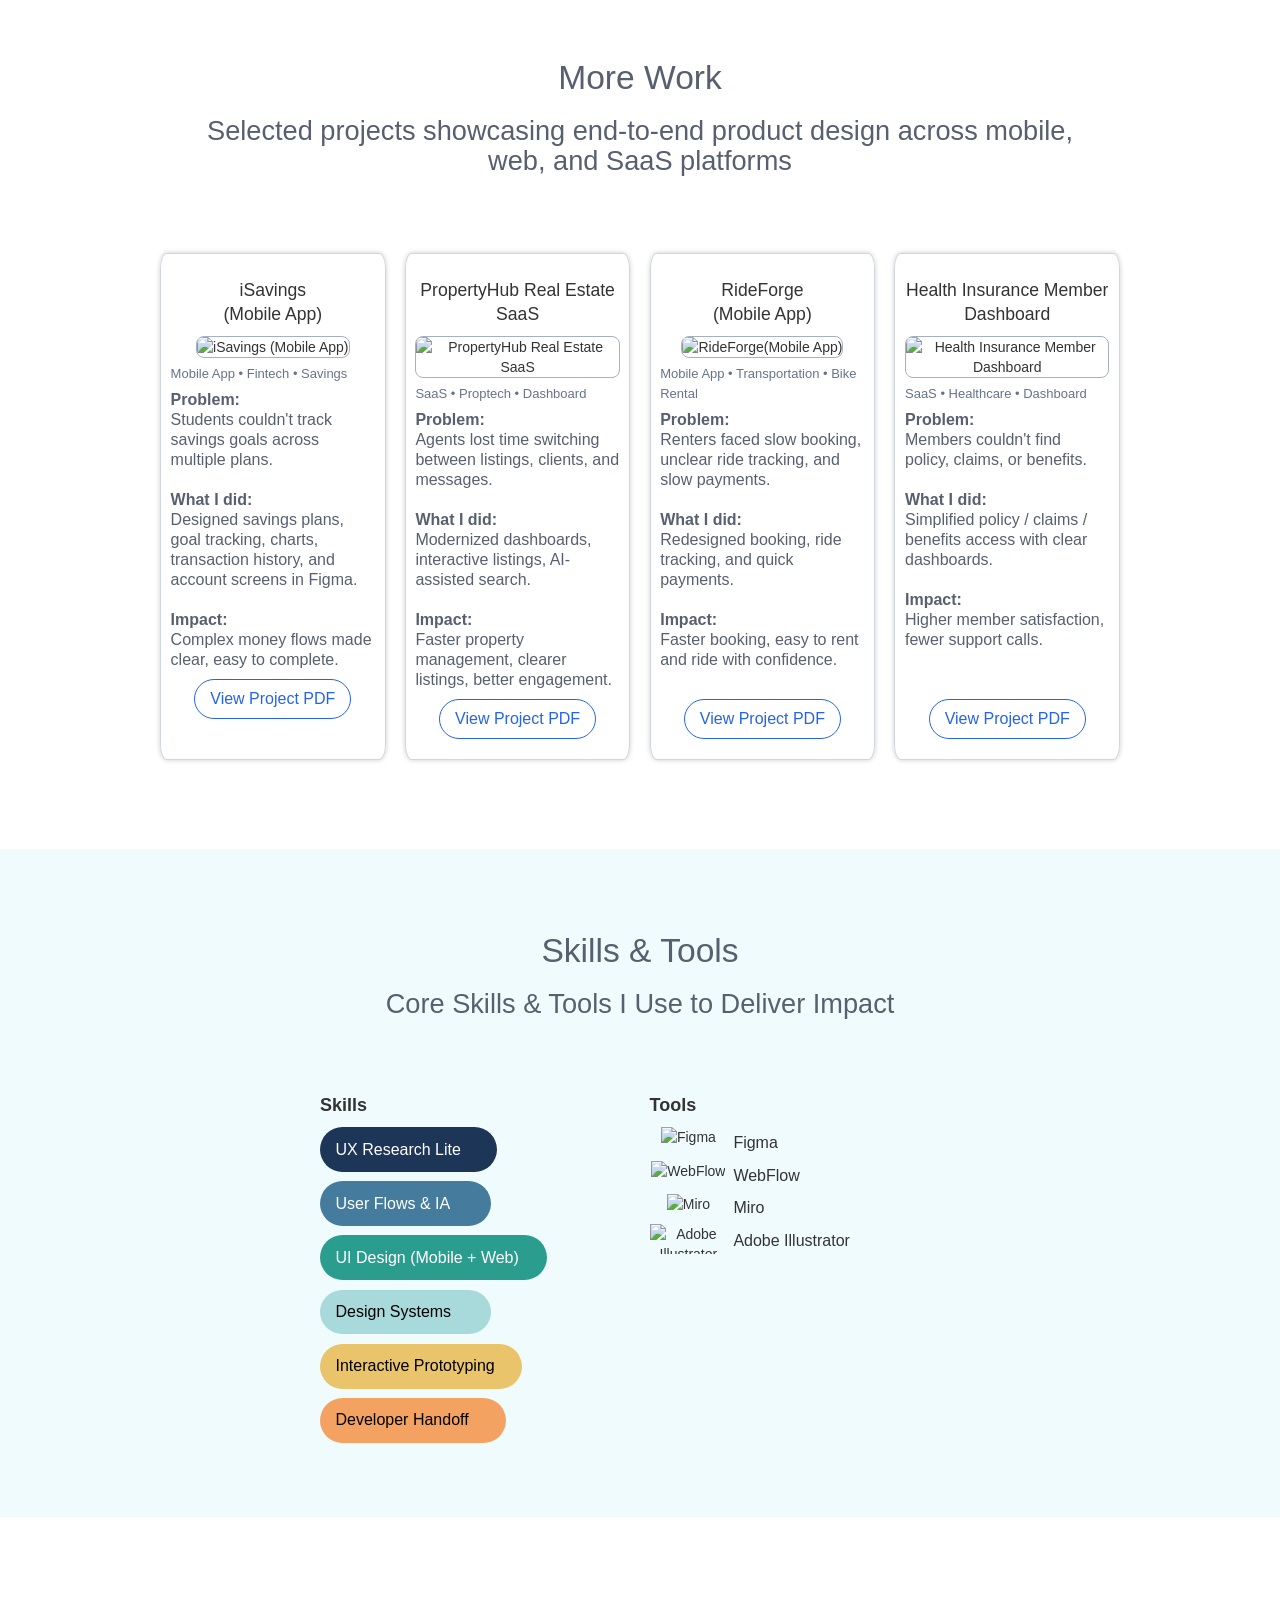
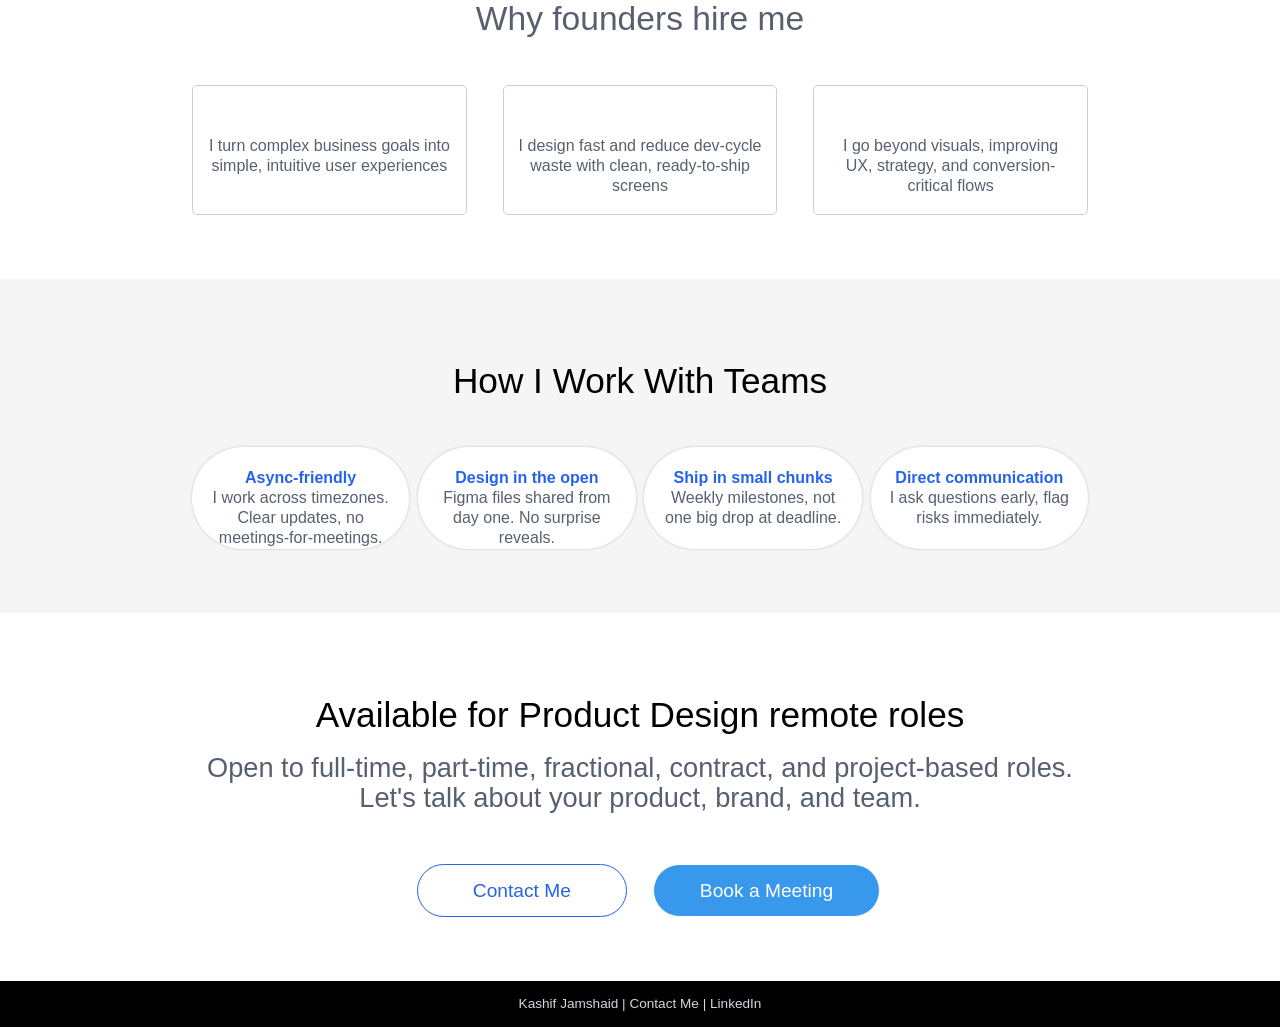
==== commit 9bb68a0e: "Update index.html" ====
--- a/product-designer/index.html
+++ b/product-designer/index.html
@@ -15,7 +15,7 @@
 <link rel="shortcut icon" href="https://cdn.prod.website-files.com/6922b7da5d4e81c085fd5a40/6927050f8c1e0691bba6b632_fav-kj.png" type="image/x-icon">
 <link rel="apple-touch-icon" href="https://cdn.prod.website-files.com/img/webclip.png">
 <link rel="canonical" href="https://kashifdesigns.webflow.io/">
-<link href="assets/style.css" rel="stylesheet" type="text/css">
+<link href="assets/style.css?v=2" rel="stylesheet" type="text/css">
 <link href="https://fonts.googleapis.com/" rel="preconnect">
 <link href="https://fonts.gstatic.com/" rel="preconnect" crossorigin="anonymous">
 <script src="assets/webfont.js"></script>
--- a/product-designer/assets/style.css
+++ b/product-designer/assets/style.css
@@ -0,0 +1,5673 @@
+html {
+  -webkit-text-size-adjust: 100%;
+  -ms-text-size-adjust: 100%;
+  font-family: sans-serif;
+}
+
+body {
+  margin: 0;
+}
+
+article, aside, details, figcaption, figure, footer, header, hgroup, main, menu, nav, section, summary {
+  display: block;
+}
+
+audio, canvas, progress, video {
+  vertical-align: baseline;
+  display: inline-block;
+}
+
+audio:not([controls]) {
+  height: 0;
+  display: none;
+}
+
+[hidden], template {
+  display: none;
+}
+
+a {
+  background-color: #0000;
+}
+
+a:active, a:hover {
+  outline: 0;
+}
+
+abbr[title] {
+  border-bottom: 1px dotted;
+}
+
+b, strong {
+  font-weight: bold;
+}
+
+dfn {
+  font-style: italic;
+}
+
+h1 {
+  margin: .67em 0;
+  font-size: 2em;
+}
+
+mark {
+  color: #000;
+  background: #ff0;
+}
+
+small {
+  font-size: 80%;
+}
+
+sub, sup {
+  vertical-align: baseline;
+  font-size: 75%;
+  line-height: 0;
+  position: relative;
+}
+
+sup {
+  top: -.5em;
+}
+
+sub {
+  bottom: -.25em;
+}
+
+img {
+  border: 0;
+}
+
+svg:not(:root) {
+  overflow: hidden;
+}
+
+hr {
+  box-sizing: content-box;
+  height: 0;
+}
+
+pre {
+  overflow: auto;
+}
+
+code, kbd, pre, samp {
+  font-family: monospace;
+  font-size: 1em;
+}
+
+button, input, optgroup, select, textarea {
+  color: inherit;
+  font: inherit;
+  margin: 0;
+}
+
+button {
+  overflow: visible;
+}
+
+button, select {
+  text-transform: none;
+}
+
+button, html input[type="button"], input[type="reset"] {
+  -webkit-appearance: button;
+  cursor: pointer;
+}
+
+button[disabled], html input[disabled] {
+  cursor: default;
+}
+
+button::-moz-focus-inner, input::-moz-focus-inner {
+  border: 0;
+  padding: 0;
+}
+
+input {
+  line-height: normal;
+}
+
+input[type="checkbox"], input[type="radio"] {
+  box-sizing: border-box;
+  padding: 0;
+}
+
+input[type="number"]::-webkit-inner-spin-button, input[type="number"]::-webkit-outer-spin-button {
+  height: auto;
+}
+
+input[type="search"] {
+  -webkit-appearance: none;
+}
+
+input[type="search"]::-webkit-search-cancel-button, input[type="search"]::-webkit-search-decoration {
+  -webkit-appearance: none;
+}
+
+legend {
+  border: 0;
+  padding: 0;
+}
+
+textarea {
+  overflow: auto;
+}
+
+optgroup {
+  font-weight: bold;
+}
+
+table {
+  border-collapse: collapse;
+  border-spacing: 0;
+}
+
+td, th {
+  padding: 0;
+}
+
+@font-face {
+  font-family: webflow-icons;
+  src: url("[data-uri]") format("truetype");
+  font-weight: normal;
+  font-style: normal;
+}
+
+[class^="w-icon-"], [class*=" w-icon-"] {
+  speak: none;
+  font-variant: normal;
+  text-transform: none;
+  -webkit-font-smoothing: antialiased;
+  -moz-osx-font-smoothing: grayscale;
+  font-style: normal;
+  font-weight: normal;
+  line-height: 1;
+  font-family: webflow-icons !important;
+}
+
+.w-icon-slider-right:before {
+  content: "";
+}
+
+.w-icon-slider-left:before {
+  content: "";
+}
+
+.w-icon-nav-menu:before {
+  content: "";
+}
+
+.w-icon-arrow-down:before, .w-icon-dropdown-toggle:before {
+  content: "";
+}
+
+.w-icon-file-upload-remove:before {
+  content: "";
+}
+
+.w-icon-file-upload-icon:before {
+  content: "";
+}
+
+* {
+  box-sizing: border-box;
+}
+
+html {
+  height: 100%;
+}
+
+body {
+  color: #333;
+  background-color: #fff;
+  min-height: 100%;
+  margin: 0;
+  font-family: Arial, sans-serif;
+  font-size: 14px;
+  line-height: 20px;
+}
+
+img {
+  vertical-align: middle;
+  max-width: 100%;
+  display: inline-block;
+}
+
+html.w-mod-touch * {
+  background-attachment: scroll !important;
+}
+
+.w-block {
+  display: block;
+}
+
+.w-inline-block {
+  max-width: 100%;
+  display: inline-block;
+}
+
+.w-clearfix:before, .w-clearfix:after {
+  content: " ";
+  grid-area: 1 / 1 / 2 / 2;
+  display: table;
+}
+
+.w-clearfix:after {
+  clear: both;
+}
+
+.w-hidden {
+  display: none;
+}
+
+.w-button {
+  color: #fff;
+  line-height: inherit;
+  cursor: pointer;
+  background-color: #3898ec;
+  border: 0;
+  border-radius: 0;
+  padding: 9px 15px;
+  text-decoration: none;
+  display: inline-block;
+}
+
+input.w-button {
+  -webkit-appearance: button;
+}
+
+:where(button.w-popover-trigger), :where(button.w-modal-trigger) {
+  color: inherit;
+  cursor: pointer;
+  font: inherit;
+  line-height: inherit;
+  text-align: inherit;
+  -webkit-text-decoration: inherit;
+  text-decoration: inherit;
+  background-color: #0000;
+  border: 0;
+  margin: 0;
+  padding: 0;
+}
+
+:where(.w-popover) {
+  position-anchor: auto;
+  position-area: top;
+}
+
+:where(.w-popover[data-w-popover-backdrop-animated], .w-modal[data-w-popover-backdrop-animated])::backdrop {
+  animation: var(--w-backdrop-animation, none);
+}
+
+:where(.w-popover, .w-modal) {
+  --w-backdrop-animation: initial;
+}
+
+.w-popover-mask {
+  opacity: 0 !important;
+  clip-path: none !important;
+  pointer-events: auto !important;
+  border: 0 !important;
+  width: auto !important;
+  max-width: none !important;
+  height: auto !important;
+  max-height: none !important;
+  margin: 0 !important;
+  padding: 0 !important;
+  position: fixed !important;
+  inset: 0 !important;
+  transform: none !important;
+}
+
+.w-popover-mask[popover] {
+  translate: none !important;
+  rotate: none !important;
+  scale: none !important;
+}
+
+.w-popover-mask::backdrop {
+  display: none !important;
+}
+
+.w-popover-mask:not(:popover-open) {
+  display: none !important;
+}
+
+@supports not selector(:popover-open) {
+  .w-popover-mask {
+    display: none !important;
+  }
+}
+
+.w-popover[popover]:not(:popover-open) {
+  display: none;
+}
+
+.w-modal:not([open]):not([popover]) {
+  display: none;
+}
+
+.w-modal[popover]:not(:popover-open) {
+  display: none;
+}
+
+:where(.w-modal[data-w-modal-lock-scroll]) {
+  overscroll-behavior: contain;
+}
+
+html[data-w-dynpage] [data-w-cloak] {
+  color: #0000 !important;
+}
+
+.w-code-block {
+  margin: unset;
+}
+
+pre.w-code-block code {
+  all: inherit;
+}
+
+pre.w-code-block code > span {
+  display: block !important;
+}
+
+.w-optimization {
+  display: contents;
+}
+
+.w-webflow-badge, .w-webflow-badge > img {
+  box-sizing: unset;
+  width: unset;
+  height: unset;
+  max-height: unset;
+  max-width: unset;
+  min-height: unset;
+  min-width: unset;
+  margin: unset;
+  padding: unset;
+  float: unset;
+  clear: unset;
+  border: unset;
+  border-radius: unset;
+  background: unset;
+  background-image: unset;
+  background-position: unset;
+  background-size: unset;
+  background-repeat: unset;
+  background-origin: unset;
+  background-clip: unset;
+  background-attachment: unset;
+  background-color: unset;
+  box-shadow: unset;
+  transform: unset;
+  direction: unset;
+  font-family: unset;
+  font-weight: unset;
+  color: unset;
+  font-size: unset;
+  line-height: unset;
+  font-style: unset;
+  font-variant: unset;
+  text-align: unset;
+  letter-spacing: unset;
+  -webkit-text-decoration: unset;
+  text-decoration: unset;
+  text-indent: unset;
+  text-transform: unset;
+  list-style-type: unset;
+  text-shadow: unset;
+  vertical-align: unset;
+  cursor: unset;
+  white-space: unset;
+  word-break: unset;
+  word-spacing: unset;
+  word-wrap: unset;
+  transition: unset;
+}
+
+/*
+.w-webflow-badge {
+  white-space: nowrap;
+  cursor: pointer;
+  box-shadow: 0 0 0 1px #0000001a, 0 1px 3px #0000001a;
+  visibility: visible !important;
+  opacity: 1 !important;
+  z-index: 2147483647 !important;
+  color: #aaadb0 !important;
+  width: auto !important;
+  height: auto !important;
+  overflow: unset !important;
+  background-color: #fff !important;
+  border-radius: 3px !important;
+  margin: 0 !important;
+  padding: 6px !important;
+  font-size: 12px !important;
+  line-height: 14px !important;
+  text-decoration: none !important;
+  display: inline-block !important;
+  position: fixed !important;
+  inset: auto 12px 12px auto !important;
+  transform: none !important;
+}
+
+
+.w-webflow-badge > img {
+  position: unset;
+  visibility: unset !important;
+  opacity: 1 !important;
+  vertical-align: middle !important;
+  display: inline-block !important;
+}
+*/
+h1, h2, h3, h4, h5, h6 {
+  margin-bottom: 10px;
+  font-weight: bold;
+}
+
+h1 {
+  margin-top: 20px;
+  font-size: 38px;
+  line-height: 44px;
+}
+
+h2 {
+  margin-top: 20px;
+  font-size: 32px;
+  line-height: 36px;
+}
+
+h3 {
+  margin-top: 20px;
+  font-size: 24px;
+  line-height: 30px;
+}
+
+h4 {
+  margin-top: 10px;
+  font-size: 18px;
+  line-height: 24px;
+}
+
+h5 {
+  margin-top: 10px;
+  font-size: 14px;
+  line-height: 20px;
+}
+
+h6 {
+  margin-top: 10px;
+  font-size: 12px;
+  line-height: 18px;
+}
+
+p {
+  margin-top: 0;
+  margin-bottom: 10px;
+}
+
+blockquote {
+  border-left: 5px solid #e2e2e2;
+  margin: 0 0 10px;
+  padding: 10px 20px;
+  font-size: 18px;
+  line-height: 22px;
+}
+
+figure {
+  margin: 0 0 10px;
+}
+
+figcaption {
+  text-align: center;
+  margin-top: 5px;
+}
+
+ul, ol {
+  margin-top: 0;
+  margin-bottom: 10px;
+  padding-left: 40px;
+}
+
+.w-list-unstyled {
+  padding-left: 0;
+  list-style: none;
+}
+
+.w-embed:before, .w-embed:after {
+  content: " ";
+  grid-area: 1 / 1 / 2 / 2;
+  display: table;
+}
+
+.w-embed:after {
+  clear: both;
+}
+
+.w-video {
+  width: 100%;
+  padding: 0;
+  position: relative;
+}
+
+.w-video iframe, .w-video object, .w-video embed {
+  border: none;
+  width: 100%;
+  height: 100%;
+  position: absolute;
+  top: 0;
+  left: 0;
+}
+
+fieldset {
+  border: 0;
+  margin: 0;
+  padding: 0;
+}
+
+button, [type="button"], [type="reset"] {
+  cursor: pointer;
+  -webkit-appearance: button;
+  border: 0;
+}
+
+.w-form {
+  margin: 0 0 15px;
+}
+
+.w-form-done {
+  text-align: center;
+  background-color: #ddd;
+  padding: 20px;
+  display: none;
+}
+
+.w-form-fail {
+  background-color: #ffdede;
+  margin-top: 10px;
+  padding: 10px;
+  display: none;
+}
+
+label {
+  margin-bottom: 5px;
+  font-weight: bold;
+  display: block;
+}
+
+.w-input, .w-select {
+  color: #333;
+  vertical-align: middle;
+  background-color: #fff;
+  border: 1px solid #ccc;
+  width: 100%;
+  height: 38px;
+  margin-bottom: 10px;
+  padding: 8px 12px;
+  font-size: 14px;
+  line-height: 1.42857;
+  display: block;
+}
+
+.w-input::placeholder, .w-select::placeholder {
+  color: #999;
+}
+
+.w-input:focus, .w-select:focus {
+  border-color: #3898ec;
+  outline: 0;
+}
+
+.w-input[disabled], .w-select[disabled], .w-input[readonly], .w-select[readonly], fieldset[disabled] .w-input, fieldset[disabled] .w-select {
+  cursor: not-allowed;
+}
+
+.w-input[disabled]:not(.w-input-disabled), .w-select[disabled]:not(.w-input-disabled), .w-input[readonly], .w-select[readonly], fieldset[disabled]:not(.w-input-disabled) .w-input, fieldset[disabled]:not(.w-input-disabled) .w-select {
+  background-color: #eee;
+}
+
+textarea.w-input, textarea.w-select {
+  height: auto;
+}
+
+.w-select {
+  background-color: #f3f3f3;
+}
+
+.w-select[multiple] {
+  height: auto;
+}
+
+.w-form-label {
+  cursor: pointer;
+  margin-bottom: 0;
+  font-weight: normal;
+  display: inline-block;
+}
+
+.w-radio {
+  margin-bottom: 5px;
+  padding-left: 20px;
+  display: block;
+}
+
+.w-radio:before, .w-radio:after {
+  content: " ";
+  grid-area: 1 / 1 / 2 / 2;
+  display: table;
+}
+
+.w-radio:after {
+  clear: both;
+}
+
+.w-radio-input {
+  float: left;
+  margin: 3px 0 0 -20px;
+  line-height: normal;
+}
+
+.w-file-upload {
+  margin-bottom: 10px;
+  display: block;
+}
+
+.w-file-upload-input {
+  opacity: 0;
+  z-index: -100;
+  width: .1px;
+  height: .1px;
+  position: absolute;
+  overflow: hidden;
+}
+
+.w-file-upload-default, .w-file-upload-uploading, .w-file-upload-success {
+  color: #333;
+  display: inline-block;
+}
+
+.w-file-upload-error {
+  margin-top: 10px;
+  display: block;
+}
+
+.w-file-upload-default.w-hidden, .w-file-upload-uploading.w-hidden, .w-file-upload-error.w-hidden, .w-file-upload-success.w-hidden {
+  display: none;
+}
+
+.w-file-upload-uploading-btn {
+  cursor: pointer;
+  background-color: #fafafa;
+  border: 1px solid #ccc;
+  margin: 0;
+  padding: 8px 12px;
+  font-size: 14px;
+  font-weight: normal;
+  display: flex;
+}
+
+.w-file-upload-file {
+  background-color: #fafafa;
+  border: 1px solid #ccc;
+  flex-grow: 1;
+  justify-content: space-between;
+  margin: 0;
+  padding: 8px 9px 8px 11px;
+  display: flex;
+}
+
+.w-file-upload-file-name {
+  font-size: 14px;
+  font-weight: normal;
+  display: block;
+}
+
+.w-file-remove-link {
+  cursor: pointer;
+  width: auto;
+  height: auto;
+  margin-top: 3px;
+  margin-left: 10px;
+  padding: 3px;
+  display: block;
+}
+
+.w-icon-file-upload-remove {
+  margin: auto;
+  font-size: 10px;
+}
+
+.w-file-upload-error-msg {
+  color: #ea384c;
+  padding: 2px 0;
+  display: inline-block;
+}
+
+.w-file-upload-info {
+  padding: 0 12px;
+  line-height: 38px;
+  display: inline-block;
+}
+
+.w-file-upload-label {
+  cursor: pointer;
+  background-color: #fafafa;
+  border: 1px solid #ccc;
+  margin: 0;
+  padding: 8px 12px;
+  font-size: 14px;
+  font-weight: normal;
+  display: inline-block;
+}
+
+.w-icon-file-upload-icon, .w-icon-file-upload-uploading {
+  width: 20px;
+  margin-right: 8px;
+  display: inline-block;
+}
+
+.w-icon-file-upload-uploading {
+  height: 20px;
+}
+
+.w-container {
+  max-width: 940px;
+  margin-left: auto;
+  margin-right: auto;
+}
+
+.w-container:before, .w-container:after {
+  content: " ";
+  grid-area: 1 / 1 / 2 / 2;
+  display: table;
+}
+
+.w-container:after {
+  clear: both;
+}
+
+.w-container .w-row {
+  margin-left: -10px;
+  margin-right: -10px;
+}
+
+.w-row:before, .w-row:after {
+  content: " ";
+  grid-area: 1 / 1 / 2 / 2;
+  display: table;
+}
+
+.w-row:after {
+  clear: both;
+}
+
+.w-row .w-row {
+  margin-left: 0;
+  margin-right: 0;
+}
+
+.w-col {
+  float: left;
+  width: 100%;
+  min-height: 1px;
+  padding-left: 10px;
+  padding-right: 10px;
+  position: relative;
+}
+
+.w-col .w-col {
+  padding-left: 0;
+  padding-right: 0;
+}
+
+.w-col-1 {
+  width: 8.33333%;
+}
+
+.w-col-2 {
+  width: 16.6667%;
+}
+
+.w-col-3 {
+  width: 25%;
+}
+
+.w-col-4 {
+  width: 33.3333%;
+}
+
+.w-col-5 {
+  width: 41.6667%;
+}
+
+.w-col-6 {
+  width: 50%;
+}
+
+.w-col-7 {
+  width: 58.3333%;
+}
+
+.w-col-8 {
+  width: 66.6667%;
+}
+
+.w-col-9 {
+  width: 75%;
+}
+
+.w-col-10 {
+  width: 83.3333%;
+}
+
+.w-col-11 {
+  width: 91.6667%;
+}
+
+.w-col-12 {
+  width: 100%;
+}
+
+.w-hidden-main {
+  display: none !important;
+}
+
+@media screen and (max-width: 991px) {
+  .w-container {
+    max-width: 728px;
+  }
+
+  .w-hidden-main {
+    display: inherit !important;
+  }
+
+  .w-hidden-medium {
+    display: none !important;
+  }
+
+  .w-col-medium-1 {
+    width: 8.33333%;
+  }
+
+  .w-col-medium-2 {
+    width: 16.6667%;
+  }
+
+  .w-col-medium-3 {
+    width: 25%;
+  }
+
+  .w-col-medium-4 {
+    width: 33.3333%;
+  }
+
+  .w-col-medium-5 {
+    width: 41.6667%;
+  }
+
+  .w-col-medium-6 {
+    width: 50%;
+  }
+
+  .w-col-medium-7 {
+    width: 58.3333%;
+  }
+
+  .w-col-medium-8 {
+    width: 66.6667%;
+  }
+
+  .w-col-medium-9 {
+    width: 75%;
+  }
+
+  .w-col-medium-10 {
+    width: 83.3333%;
+  }
+
+  .w-col-medium-11 {
+    width: 91.6667%;
+  }
+
+  .w-col-medium-12 {
+    width: 100%;
+  }
+
+  .w-col-stack {
+    width: 100%;
+    left: auto;
+    right: auto;
+  }
+}
+
+@media screen and (max-width: 767px) {
+  .w-hidden-main, .w-hidden-medium {
+    display: inherit !important;
+  }
+
+  .w-hidden-small {
+    display: none !important;
+  }
+
+  .w-row, .w-container .w-row {
+    margin-left: 0;
+    margin-right: 0;
+  }
+
+  .w-col {
+    width: 100%;
+    left: auto;
+    right: auto;
+  }
+
+  .w-col-small-1 {
+    width: 8.33333%;
+  }
+
+  .w-col-small-2 {
+    width: 16.6667%;
+  }
+
+  .w-col-small-3 {
+    width: 25%;
+  }
+
+  .w-col-small-4 {
+    width: 33.3333%;
+  }
+
+  .w-col-small-5 {
+    width: 41.6667%;
+  }
+
+  .w-col-small-6 {
+    width: 50%;
+  }
+
+  .w-col-small-7 {
+    width: 58.3333%;
+  }
+
+  .w-col-small-8 {
+    width: 66.6667%;
+  }
+
+  .w-col-small-9 {
+    width: 75%;
+  }
+
+  .w-col-small-10 {
+    width: 83.3333%;
+  }
+
+  .w-col-small-11 {
+    width: 91.6667%;
+  }
+
+  .w-col-small-12 {
+    width: 100%;
+  }
+}
+
+@media screen and (max-width: 479px) {
+  .w-container {
+    max-width: none;
+  }
+
+  .w-hidden-main, .w-hidden-medium, .w-hidden-small {
+    display: inherit !important;
+  }
+
+  .w-hidden-tiny {
+    display: none !important;
+  }
+
+  .w-col {
+    width: 100%;
+  }
+
+  .w-col-tiny-1 {
+    width: 8.33333%;
+  }
+
+  .w-col-tiny-2 {
+    width: 16.6667%;
+  }
+
+  .w-col-tiny-3 {
+    width: 25%;
+  }
+
+  .w-col-tiny-4 {
+    width: 33.3333%;
+  }
+
+  .w-col-tiny-5 {
+    width: 41.6667%;
+  }
+
+  .w-col-tiny-6 {
+    width: 50%;
+  }
+
+  .w-col-tiny-7 {
+    width: 58.3333%;
+  }
+
+  .w-col-tiny-8 {
+    width: 66.6667%;
+  }
+
+  .w-col-tiny-9 {
+    width: 75%;
+  }
+
+  .w-col-tiny-10 {
+    width: 83.3333%;
+  }
+
+  .w-col-tiny-11 {
+    width: 91.6667%;
+  }
+
+  .w-col-tiny-12 {
+    width: 100%;
+  }
+}
+
+.w-widget {
+  position: relative;
+}
+
+.w-widget-map {
+  width: 100%;
+  height: 400px;
+}
+
+.w-widget-map label {
+  width: auto;
+  display: inline;
+}
+
+.w-widget-map img {
+  max-width: inherit;
+}
+
+.w-widget-map .gm-style-iw {
+  text-align: center;
+}
+
+.w-widget-map .gm-style-iw > button {
+  display: none !important;
+}
+
+.w-widget-twitter {
+  overflow: hidden;
+}
+
+.w-widget-twitter-count-shim {
+  vertical-align: top;
+  text-align: center;
+  background: #fff;
+  border: 1px solid #758696;
+  border-radius: 3px;
+  width: 28px;
+  height: 20px;
+  display: inline-block;
+  position: relative;
+}
+
+.w-widget-twitter-count-shim * {
+  pointer-events: none;
+  -webkit-user-select: none;
+  user-select: none;
+}
+
+.w-widget-twitter-count-shim .w-widget-twitter-count-inner {
+  text-align: center;
+  color: #999;
+  font-family: serif;
+  font-size: 15px;
+  line-height: 12px;
+  position: relative;
+}
+
+.w-widget-twitter-count-shim .w-widget-twitter-count-clear {
+  display: block;
+  position: relative;
+}
+
+.w-widget-twitter-count-shim.w--large {
+  width: 36px;
+  height: 28px;
+}
+
+.w-widget-twitter-count-shim.w--large .w-widget-twitter-count-inner {
+  font-size: 18px;
+  line-height: 18px;
+}
+
+.w-widget-twitter-count-shim:not(.w--vertical) {
+  margin-left: 5px;
+  margin-right: 8px;
+}
+
+.w-widget-twitter-count-shim:not(.w--vertical).w--large {
+  margin-left: 6px;
+}
+
+.w-widget-twitter-count-shim:not(.w--vertical):before, .w-widget-twitter-count-shim:not(.w--vertical):after {
+  content: " ";
+  pointer-events: none;
+  border: solid #0000;
+  width: 0;
+  height: 0;
+  position: absolute;
+  top: 50%;
+  left: 0;
+}
+
+.w-widget-twitter-count-shim:not(.w--vertical):before {
+  border-width: 4px;
+  border-color: #75869600 #5d6c7b #75869600 #75869600;
+  margin-top: -4px;
+  margin-left: -9px;
+}
+
+.w-widget-twitter-count-shim:not(.w--vertical).w--large:before {
+  border-width: 5px;
+  margin-top: -5px;
+  margin-left: -10px;
+}
+
+.w-widget-twitter-count-shim:not(.w--vertical):after {
+  border-width: 4px;
+  border-color: #fff0 #fff #fff0 #fff0;
+  margin-top: -4px;
+  margin-left: -8px;
+}
+
+.w-widget-twitter-count-shim:not(.w--vertical).w--large:after {
+  border-width: 5px;
+  margin-top: -5px;
+  margin-left: -9px;
+}
+
+.w-widget-twitter-count-shim.w--vertical {
+  width: 61px;
+  height: 33px;
+  margin-bottom: 8px;
+}
+
+.w-widget-twitter-count-shim.w--vertical:before, .w-widget-twitter-count-shim.w--vertical:after {
+  content: " ";
+  pointer-events: none;
+  border: solid #0000;
+  width: 0;
+  height: 0;
+  position: absolute;
+  top: 100%;
+  left: 50%;
+}
+
+.w-widget-twitter-count-shim.w--vertical:before {
+  border-width: 5px;
+  border-color: #5d6c7b #75869600 #75869600;
+  margin-left: -5px;
+}
+
+.w-widget-twitter-count-shim.w--vertical:after {
+  border-width: 4px;
+  border-color: #fff #fff0 #fff0;
+  margin-left: -4px;
+}
+
+.w-widget-twitter-count-shim.w--vertical .w-widget-twitter-count-inner {
+  font-size: 18px;
+  line-height: 22px;
+}
+
+.w-widget-twitter-count-shim.w--vertical.w--large {
+  width: 76px;
+}
+
+.w-background-video {
+  color: #fff;
+  height: 500px;
+  position: relative;
+  overflow: hidden;
+}
+
+.w-background-video > video {
+  object-fit: cover;
+  z-index: -100;
+  background-position: 50%;
+  background-size: cover;
+  width: 100%;
+  height: 100%;
+  margin: auto;
+  position: absolute;
+  inset: -100%;
+}
+
+.w-background-video > video::-webkit-media-controls-start-playback-button {
+  -webkit-appearance: none;
+  display: none !important;
+}
+
+.w-background-video--control {
+  background-color: #0000;
+  padding: 0;
+  position: absolute;
+  bottom: 1em;
+  right: 1em;
+}
+
+.w-background-video--control > [hidden] {
+  display: none !important;
+}
+
+.w-slider {
+  text-align: center;
+  clear: both;
+  -webkit-tap-highlight-color: #0000;
+  tap-highlight-color: #0000;
+  background: #ddd;
+  height: 300px;
+  position: relative;
+}
+
+.w-slider-mask {
+  z-index: 1;
+  white-space: nowrap;
+  height: 100%;
+  display: block;
+  position: relative;
+  left: 0;
+  right: 0;
+  overflow: hidden;
+}
+
+.w-slide {
+  vertical-align: top;
+  white-space: normal;
+  text-align: left;
+  width: 100%;
+  height: 100%;
+  display: inline-block;
+  position: relative;
+}
+
+.w-slider-nav {
+  z-index: 2;
+  text-align: center;
+  -webkit-tap-highlight-color: #0000;
+  tap-highlight-color: #0000;
+  height: 40px;
+  margin: auto;
+  padding-top: 10px;
+  position: absolute;
+  inset: auto 0 0;
+}
+
+.w-slider-nav.w-round > div {
+  border-radius: 100%;
+}
+
+.w-slider-nav.w-num > div {
+  width: auto;
+  height: auto;
+  font-size: inherit;
+  line-height: inherit;
+  padding: .2em .5em;
+}
+
+.w-slider-nav.w-shadow > div {
+  box-shadow: 0 0 3px #3336;
+}
+
+.w-slider-nav-invert {
+  color: #fff;
+}
+
+.w-slider-nav-invert > div {
+  background-color: #2226;
+}
+
+.w-slider-nav-invert > div.w-active {
+  background-color: #222;
+}
+
+.w-slider-dot {
+  cursor: pointer;
+  background-color: #fff6;
+  width: 1em;
+  height: 1em;
+  margin: 0 3px .5em;
+  transition: background-color .1s, color .1s;
+  display: inline-block;
+  position: relative;
+}
+
+.w-slider-dot.w-active {
+  background-color: #fff;
+}
+
+.w-slider-dot:focus {
+  outline: none;
+  box-shadow: 0 0 0 2px #fff;
+}
+
+.w-slider-dot:focus.w-active {
+  box-shadow: none;
+}
+
+.w-slider-arrow-left, .w-slider-arrow-right {
+  cursor: pointer;
+  color: #fff;
+  -webkit-tap-highlight-color: #0000;
+  tap-highlight-color: #0000;
+  -webkit-user-select: none;
+  user-select: none;
+  width: 80px;
+  margin: auto;
+  font-size: 40px;
+  position: absolute;
+  inset: 0;
+  overflow: hidden;
+}
+
+.w-slider-arrow-left [class^="w-icon-"], .w-slider-arrow-right [class^="w-icon-"], .w-slider-arrow-left [class*=" w-icon-"], .w-slider-arrow-right [class*=" w-icon-"] {
+  position: absolute;
+}
+
+.w-slider-arrow-left:focus, .w-slider-arrow-right:focus {
+  outline: 0;
+}
+
+.w-slider-arrow-left {
+  z-index: 3;
+  right: auto;
+}
+
+.w-slider-arrow-right {
+  z-index: 4;
+  left: auto;
+}
+
+.w-icon-slider-left, .w-icon-slider-right {
+  width: 1em;
+  height: 1em;
+  margin: auto;
+  inset: 0;
+}
+
+.w-slider-aria-label {
+  clip: rect(0 0 0 0);
+  border: 0;
+  width: 1px;
+  height: 1px;
+  margin: -1px;
+  padding: 0;
+  position: absolute;
+  overflow: hidden;
+}
+
+.w-slider-force-show {
+  display: block !important;
+}
+
+.w-dropdown {
+  text-align: left;
+  z-index: 900;
+  margin-left: auto;
+  margin-right: auto;
+  display: inline-block;
+  position: relative;
+}
+
+.w-dropdown-btn, .w-dropdown-toggle, .w-dropdown-link {
+  vertical-align: top;
+  color: #222;
+  text-align: left;
+  white-space: nowrap;
+  margin-left: auto;
+  margin-right: auto;
+  padding: 20px;
+  text-decoration: none;
+  position: relative;
+}
+
+.w-dropdown-toggle {
+  -webkit-user-select: none;
+  user-select: none;
+  cursor: pointer;
+  padding-right: 40px;
+  display: inline-block;
+}
+
+.w-dropdown-toggle:focus {
+  outline: 0;
+}
+
+.w-icon-dropdown-toggle {
+  width: 1em;
+  height: 1em;
+  margin: auto 20px auto auto;
+  position: absolute;
+  top: 0;
+  bottom: 0;
+  right: 0;
+}
+
+.w-dropdown-list {
+  background: #ddd;
+  min-width: 100%;
+  display: none;
+  position: absolute;
+}
+
+.w-dropdown-list.w--open {
+  display: block;
+}
+
+.w-dropdown-link {
+  color: #222;
+  padding: 10px 20px;
+  display: block;
+}
+
+.w-dropdown-link.w--current {
+  color: #0082f3;
+}
+
+.w-dropdown-link:focus {
+  outline: 0;
+}
+
+.w-lightbox-backdrop {
+  cursor: auto;
+  letter-spacing: normal;
+  text-indent: 0;
+  text-shadow: none;
+  text-transform: none;
+  visibility: visible;
+  white-space: normal;
+  word-break: normal;
+  word-spacing: normal;
+  word-wrap: normal;
+  color: #fff;
+  text-align: center;
+  z-index: 2000;
+  opacity: 0;
+  -webkit-user-select: none;
+  -moz-user-select: none;
+  -webkit-tap-highlight-color: transparent;
+  background: #000000e6;
+  outline: 0;
+  font-family: Helvetica Neue, Helvetica, Ubuntu, Segoe UI, Verdana, sans-serif;
+  font-size: 17px;
+  font-style: normal;
+  font-weight: 300;
+  line-height: 1.2;
+  list-style: disc;
+  position: fixed;
+  inset: 0;
+  -webkit-transform: translate(0);
+}
+
+.w-lightbox-backdrop, .w-lightbox-container {
+  -webkit-overflow-scrolling: touch;
+  height: 100%;
+  overflow: auto;
+}
+
+.w-lightbox-content {
+  height: 100vh;
+  position: relative;
+  overflow: hidden;
+}
+
+.w-lightbox-view {
+  opacity: 0;
+  width: 100vw;
+  height: 100vh;
+  position: absolute;
+}
+
+.w-lightbox-view:before {
+  content: "";
+  height: 100vh;
+}
+
+.w-lightbox-group, .w-lightbox-group .w-lightbox-view, .w-lightbox-group .w-lightbox-view:before {
+  height: 86vh;
+}
+
+.w-lightbox-frame, .w-lightbox-view:before {
+  vertical-align: middle;
+  display: inline-block;
+}
+
+.w-lightbox-figure {
+  margin: 0;
+  position: relative;
+}
+
+.w-lightbox-group .w-lightbox-figure {
+  cursor: pointer;
+}
+
+.w-lightbox-img {
+  width: auto;
+  max-width: none;
+  height: auto;
+}
+
+.w-lightbox-image {
+  float: none;
+  max-width: 100vw;
+  max-height: 100vh;
+  display: block;
+}
+
+.w-lightbox-group .w-lightbox-image {
+  max-height: 86vh;
+}
+
+.w-lightbox-caption {
+  text-align: left;
+  text-overflow: ellipsis;
+  white-space: nowrap;
+  background: #0006;
+  padding: .5em 1em;
+  position: absolute;
+  bottom: 0;
+  left: 0;
+  right: 0;
+  overflow: hidden;
+}
+
+.w-lightbox-embed {
+  width: 100%;
+  height: 100%;
+  position: absolute;
+  inset: 0;
+}
+
+.w-lightbox-control {
+  cursor: pointer;
+  background-position: center;
+  background-repeat: no-repeat;
+  background-size: 24px;
+  width: 4em;
+  transition: all .3s;
+  position: absolute;
+  top: 0;
+}
+
+.w-lightbox-left {
+  background-image: url("[data-uri]");
+  display: none;
+  bottom: 0;
+  left: 0;
+}
+
+.w-lightbox-right {
+  background-image: url("[data-uri]");
+  display: none;
+  bottom: 0;
+  right: 0;
+}
+
+.w-lightbox-close {
+  background-image: url("[data-uri]");
+  background-size: 18px;
+  height: 2.6em;
+  right: 0;
+}
+
+.w-lightbox-strip {
+  white-space: nowrap;
+  padding: 0 1vh;
+  line-height: 0;
+  position: absolute;
+  bottom: 0;
+  left: 0;
+  right: 0;
+  overflow: auto hidden;
+}
+
+.w-lightbox-item {
+  box-sizing: content-box;
+  cursor: pointer;
+  width: 10vh;
+  padding: 2vh 1vh;
+  display: inline-block;
+  -webkit-transform: translate3d(0, 0, 0);
+}
+
+.w-lightbox-active {
+  opacity: .3;
+}
+
+.w-lightbox-thumbnail {
+  background: #222;
+  height: 10vh;
+  position: relative;
+  overflow: hidden;
+}
+
+.w-lightbox-thumbnail-image {
+  position: absolute;
+  top: 0;
+  left: 0;
+}
+
+.w-lightbox-thumbnail .w-lightbox-tall {
+  width: 100%;
+  top: 50%;
+  transform: translate(0, -50%);
+}
+
+.w-lightbox-thumbnail .w-lightbox-wide {
+  height: 100%;
+  left: 50%;
+  transform: translate(-50%);
+}
+
+.w-lightbox-spinner {
+  box-sizing: border-box;
+  border: 5px solid #0006;
+  border-radius: 50%;
+  width: 40px;
+  height: 40px;
+  margin-top: -20px;
+  margin-left: -20px;
+  animation: .8s linear infinite spin;
+  position: absolute;
+  top: 50%;
+  left: 50%;
+}
+
+.w-lightbox-spinner:after {
+  content: "";
+  border: 3px solid #0000;
+  border-bottom-color: #fff;
+  border-radius: 50%;
+  position: absolute;
+  inset: -4px;
+}
+
+.w-lightbox-hide {
+  display: none;
+}
+
+.w-lightbox-noscroll {
+  overflow: hidden;
+}
+
+@media (min-width: 768px) {
+  .w-lightbox-content {
+    height: 96vh;
+    margin-top: 2vh;
+  }
+
+  .w-lightbox-view, .w-lightbox-view:before {
+    height: 96vh;
+  }
+
+  .w-lightbox-group, .w-lightbox-group .w-lightbox-view, .w-lightbox-group .w-lightbox-view:before {
+    height: 84vh;
+  }
+
+  .w-lightbox-image {
+    max-width: 96vw;
+    max-height: 96vh;
+  }
+
+  .w-lightbox-group .w-lightbox-image {
+    max-width: 82.3vw;
+    max-height: 84vh;
+  }
+
+  .w-lightbox-left, .w-lightbox-right {
+    opacity: .5;
+    display: block;
+  }
+
+  .w-lightbox-close {
+    opacity: .8;
+  }
+
+  .w-lightbox-control:hover {
+    opacity: 1;
+  }
+}
+
+.w-lightbox-inactive, .w-lightbox-inactive:hover {
+  opacity: 0;
+}
+
+.w-richtext:before, .w-richtext:after {
+  content: " ";
+  grid-area: 1 / 1 / 2 / 2;
+  display: table;
+}
+
+.w-richtext:after {
+  clear: both;
+}
+
+.w-richtext[contenteditable="true"]:before, .w-richtext[contenteditable="true"]:after {
+  white-space: initial;
+}
+
+.w-richtext ol, .w-richtext ul {
+  overflow: hidden;
+}
+
+.w-richtext .w-richtext-figure-selected.w-richtext-figure-type-video div:after, .w-richtext .w-richtext-figure-selected[data-rt-type="video"] div:after, .w-richtext .w-richtext-figure-selected.w-richtext-figure-type-image div, .w-richtext .w-richtext-figure-selected[data-rt-type="image"] div {
+  outline: 2px solid #2895f7;
+}
+
+.w-richtext figure.w-richtext-figure-type-video > div:after, .w-richtext figure[data-rt-type="video"] > div:after {
+  content: "";
+  display: none;
+  position: absolute;
+  inset: 0;
+}
+
+.w-richtext figure {
+  max-width: 60%;
+  position: relative;
+}
+
+.w-richtext figure > div:before {
+  cursor: default !important;
+}
+
+.w-richtext figure img {
+  width: 100%;
+}
+
+.w-richtext figure figcaption.w-richtext-figcaption-placeholder {
+  opacity: .6;
+}
+
+.w-richtext figure div {
+  color: #0000;
+  font-size: 0;
+}
+
+.w-richtext figure.w-richtext-figure-type-image, .w-richtext figure[data-rt-type="image"] {
+  display: table;
+}
+
+.w-richtext figure.w-richtext-figure-type-image > div, .w-richtext figure[data-rt-type="image"] > div {
+  display: inline-block;
+}
+
+.w-richtext figure.w-richtext-figure-type-image > figcaption, .w-richtext figure[data-rt-type="image"] > figcaption {
+  caption-side: bottom;
+  display: table-caption;
+}
+
+.w-richtext figure.w-richtext-figure-type-video, .w-richtext figure[data-rt-type="video"] {
+  width: 60%;
+  height: 0;
+}
+
+.w-richtext figure.w-richtext-figure-type-video iframe, .w-richtext figure[data-rt-type="video"] iframe {
+  width: 100%;
+  height: 100%;
+  position: absolute;
+  top: 0;
+  left: 0;
+}
+
+.w-richtext figure.w-richtext-figure-type-video > div, .w-richtext figure[data-rt-type="video"] > div {
+  width: 100%;
+}
+
+.w-richtext figure.w-richtext-align-center {
+  clear: both;
+  margin-left: auto;
+  margin-right: auto;
+}
+
+.w-richtext figure.w-richtext-align-center.w-richtext-figure-type-image > div, .w-richtext figure.w-richtext-align-center[data-rt-type="image"] > div {
+  max-width: 100%;
+}
+
+.w-richtext figure.w-richtext-align-normal {
+  clear: both;
+}
+
+.w-richtext figure.w-richtext-align-fullwidth {
+  text-align: center;
+  clear: both;
+  width: 100%;
+  max-width: 100%;
+  margin-left: auto;
+  margin-right: auto;
+  display: block;
+}
+
+.w-richtext figure.w-richtext-align-fullwidth > div {
+  padding-bottom: inherit;
+  display: inline-block;
+}
+
+.w-richtext figure.w-richtext-align-fullwidth > figcaption {
+  display: block;
+}
+
+.w-richtext figure.w-richtext-align-floatleft {
+  float: left;
+  clear: none;
+  margin-right: 15px;
+}
+
+.w-richtext figure.w-richtext-align-floatright {
+  float: right;
+  clear: none;
+  margin-left: 15px;
+}
+
+.w-nav {
+  z-index: 1000;
+  background: #ddd;
+  position: relative;
+}
+
+.w-nav:before, .w-nav:after {
+  content: " ";
+  grid-area: 1 / 1 / 2 / 2;
+  display: table;
+}
+
+.w-nav:after {
+  clear: both;
+}
+
+.w-nav-brand {
+  float: left;
+  color: #333;
+  text-decoration: none;
+  position: relative;
+}
+
+.w-nav-link {
+  vertical-align: top;
+  color: #222;
+  text-align: left;
+  margin-left: auto;
+  margin-right: auto;
+  padding: 20px;
+  text-decoration: none;
+  display: inline-block;
+  position: relative;
+}
+
+.w-nav-link.w--current {
+  color: #0082f3;
+}
+
+.w-nav-menu {
+  float: right;
+  position: relative;
+}
+
+[data-nav-menu-open] {
+  text-align: center;
+  background: #c8c8c8;
+  min-width: 200px;
+  position: absolute;
+  top: 100%;
+  left: 0;
+  right: 0;
+  overflow: visible;
+  display: block !important;
+}
+
+.w--nav-link-open {
+  display: block;
+  position: relative;
+}
+
+.w-nav-overlay {
+  width: 100%;
+  display: none;
+  position: absolute;
+  top: 100%;
+  left: 0;
+  right: 0;
+  overflow: hidden;
+}
+
+.w-nav-overlay [data-nav-menu-open] {
+  top: 0;
+}
+
+.w-nav[data-animation="over-left"] .w-nav-overlay {
+  width: auto;
+}
+
+.w-nav[data-animation="over-left"] .w-nav-overlay, .w-nav[data-animation="over-left"] [data-nav-menu-open] {
+  z-index: 1;
+  top: 0;
+  right: auto;
+}
+
+.w-nav[data-animation="over-right"] .w-nav-overlay {
+  width: auto;
+}
+
+.w-nav[data-animation="over-right"] .w-nav-overlay, .w-nav[data-animation="over-right"] [data-nav-menu-open] {
+  z-index: 1;
+  top: 0;
+  left: auto;
+}
+
+.w-nav-button {
+  float: right;
+  cursor: pointer;
+  -webkit-tap-highlight-color: #0000;
+  tap-highlight-color: #0000;
+  -webkit-user-select: none;
+  user-select: none;
+  padding: 18px;
+  font-size: 24px;
+  display: none;
+  position: relative;
+}
+
+.w-nav-button:focus {
+  outline: 0;
+}
+
+.w-nav-button.w--open {
+  color: #fff;
+  background-color: #c8c8c8;
+}
+
+.w-nav[data-collapse="all"] .w-nav-menu {
+  display: none;
+}
+
+.w-nav[data-collapse="all"] .w-nav-button, .w--nav-dropdown-open, .w--nav-dropdown-toggle-open {
+  display: block;
+}
+
+.w--nav-dropdown-list-open {
+  position: static;
+}
+
+@media screen and (max-width: 991px) {
+  .w-nav[data-collapse="medium"] .w-nav-menu {
+    display: none;
+  }
+
+  .w-nav[data-collapse="medium"] .w-nav-button {
+    display: block;
+  }
+}
+
+@media screen and (max-width: 767px) {
+  .w-nav[data-collapse="small"] .w-nav-menu {
+    display: none;
+  }
+
+  .w-nav[data-collapse="small"] .w-nav-button {
+    display: block;
+  }
+
+  .w-nav-brand {
+    padding-left: 10px;
+  }
+}
+
+@media screen and (max-width: 479px) {
+  .w-nav[data-collapse="tiny"] .w-nav-menu {
+    display: none;
+  }
+
+  .w-nav[data-collapse="tiny"] .w-nav-button {
+    display: block;
+  }
+}
+
+.w-tabs {
+  position: relative;
+}
+
+.w-tabs:before, .w-tabs:after {
+  content: " ";
+  grid-area: 1 / 1 / 2 / 2;
+  display: table;
+}
+
+.w-tabs:after {
+  clear: both;
+}
+
+.w-tab-menu {
+  position: relative;
+}
+
+.w-tab-link {
+  vertical-align: top;
+  text-align: left;
+  cursor: pointer;
+  color: #222;
+  background-color: #ddd;
+  padding: 9px 30px;
+  text-decoration: none;
+  display: inline-block;
+  position: relative;
+}
+
+.w-tab-link.w--current {
+  background-color: #c8c8c8;
+}
+
+.w-tab-link:focus {
+  outline: 0;
+}
+
+.w-tab-content {
+  display: block;
+  position: relative;
+  overflow: hidden;
+}
+
+.w-tab-pane {
+  display: none;
+  position: relative;
+}
+
+.w--tab-active {
+  display: block;
+}
+
+@media screen and (max-width: 479px) {
+  .w-tab-link {
+    display: block;
+  }
+}
+
+.w-ix-emptyfix:after {
+  content: "";
+}
+
+@keyframes spin {
+  0% {
+    transform: rotate(0);
+  }
+
+  100% {
+    transform: rotate(360deg);
+  }
+}
+
+.w-dyn-empty {
+  background-color: #ddd;
+  padding: 10px;
+}
+
+.w-dyn-hide, .w-dyn-bind-empty, .w-condition-invisible {
+  display: none !important;
+}
+
+.wf-layout-layout {
+  display: grid;
+}
+
+.w-layout-grid {
+  grid-row-gap: 16px;
+  grid-column-gap: 16px;
+  grid-template-rows: auto auto;
+  grid-template-columns: 1fr 1fr;
+  grid-auto-columns: 1fr;
+  display: grid;
+}
+
+.w-layout-blockcontainer {
+  max-width: 940px;
+  margin-left: auto;
+  margin-right: auto;
+  display: block;
+}
+
+@media screen and (max-width: 991px) {
+  .w-layout-blockcontainer {
+    max-width: 728px;
+  }
+}
+
+@media screen and (max-width: 767px) {
+  .w-layout-blockcontainer {
+    max-width: none;
+  }
+}
+
+.navbar {
+  background-color: #2c3a47;
+}
+
+.nav-link, .nav-link-2 {
+  color: #fff;
+}
+
+.hero {
+  text-align: center;
+  background-image: url("https://cdn.prod.website-files.com/6922b7da5d4e81c085fd5a40/6924858cee7f128da005ff6a_bca2fab82ee58f8b6dabaa29ce4692b0_bg-hero.jpg");
+  background-position: 50% 0;
+  background-repeat: repeat;
+  background-size: cover;
+  background-attachment: fixed;
+  padding-top: 3%;
+  padding-bottom: 7%;
+}
+
+.heading {
+  color: #000;
+  width: 75%;
+  margin-left: auto;
+  margin-right: auto;
+  font-family: Wix Madefor Display, sans-serif;
+  font-size: 2rem;
+  font-weight: 600;
+}
+
+.heading-2 {
+  font-family: Wix Madefor Display, sans-serif;
+  font-size: 1.8rem;
+  font-weight: 600;
+}
+
+.heading-3 {
+  color: #57606f;
+  text-align: center;
+  width: 70%;
+  margin-bottom: 1%;
+  margin-left: auto;
+  margin-right: auto;
+  font-family: Wix Madefor Display, sans-serif;
+  font-size: 1.7rem;
+  font-weight: 400;
+}
+
+.heading-3.cta-white {
+  color: #fff;
+}
+
+.brand {
+  margin-top: 8px;
+}
+
+.hero-tiles {
+  grid-column-gap: 4%;
+  grid-row-gap: 4%;
+  width: 70%;
+  margin: 3% auto 1%;
+  display: flex;
+}
+
+.hero-tile {
+  grid-column-gap: 5%;
+  grid-row-gap: 5%;
+  background-color: #fff;
+  border: 1px solid #cad3c8;
+  border-radius: 5px;
+  width: 32%;
+  padding: 5% 3% 3%;
+  display: block;
+  box-shadow: 0 0 3px #0003;
+}
+
+.div-block-3 {
+  grid-column-gap: 8%;
+  grid-row-gap: 8%;
+  width: 40%;
+  margin: 3% auto;
+  display: flex;
+}
+
+.button {
+  color: #2563eb;
+  background-color: #fff;
+  border: 1px solid #2563eb;
+  border-radius: 30px;
+  width: 46%;
+  padding-top: 15px;
+  padding-bottom: 15px;
+  font-family: Wix Madefor Display, sans-serif;
+  font-size: 1.2rem;
+}
+
+.button:hover {
+  color: #fff;
+  background-color: #2563eb;
+}
+
+.button-2 {
+  background-color: #3b82f6;
+  border-radius: 30px;
+  width: 46%;
+  padding-top: 15px;
+  padding-bottom: 15px;
+  font-family: Wix Madefor Display, sans-serif;
+  font-size: 1.2rem;
+}
+
+.button-2:hover {
+  background-color: #2563eb;
+}
+
+.div-block-4 {
+  text-align: center;
+  width: 100%;
+}
+
+.div-block-5 {
+  text-align: center;
+  width: 100%;
+  margin-top: 5%;
+}
+
+.text-block {
+  color: #3b82f6;
+  font-family: Wix Madefor Display, sans-serif;
+  font-size: 2.1rem;
+  font-weight: 600;
+}
+
+.text-block-2 {
+  color: #57606f;
+  font-family: Wix Madefor Display, sans-serif;
+  font-size: 1.1rem;
+  font-weight: 500;
+}
+
+.div-block-6 {
+  width: 47.5%;
+}
+
+.div-block-7 {
+  width: 50%;
+}
+
+.text-block-3 {
+  font-family: Wix Madefor Display, sans-serif;
+  font-size: 1.1rem;
+}
+
+.div-block-8 {
+  width: 47.5%;
+}
+
+.div-block-9 {
+  width: 50%;
+}
+
+.text-block-4 {
+  color: #3b82f6;
+  font-family: Wix Madefor Display, sans-serif;
+  font-size: 2.5rem;
+  font-weight: 500;
+}
+
+.text-block-5 {
+  font-family: Wix Madefor Display, sans-serif;
+  font-size: 1.1rem;
+}
+
+.text-block-6 {
+  color: #3b82f6;
+  font-family: Wix Madefor Display, sans-serif;
+  font-size: 2.5rem;
+  font-weight: 500;
+}
+
+.section-2-panels {
+  text-align: center;
+  background-color: #fff;
+  padding-top: 5%;
+  padding-bottom: 5%;
+}
+
+.heading-4 {
+  color: #57606f;
+  text-align: center;
+  width: 75%;
+  margin-left: auto;
+  margin-right: auto;
+  font-family: Wix Madefor Display, sans-serif;
+  font-size: 2.1rem;
+  font-weight: 500;
+}
+
+.div-block-10 {
+  width: 70%;
+  margin-top: 10%;
+  display: flex;
+}
+
+.div-panels-main {
+  grid-column-gap: 2%;
+  grid-row-gap: 2%;
+  flex-flow: row;
+  width: 75%;
+  margin: 5% auto 3%;
+  display: flex;
+}
+
+.div-block-11 {
+  background-color: #fff;
+  border: 1px solid #a5b1c2;
+  border-radius: 5px;
+  order: 9999;
+  width: 32%;
+  padding: 3% 2%;
+  box-shadow: 0 0 5px #0003;
+}
+
+.text-block-7 {
+  padding-top: 3%;
+  padding-bottom: 3%;
+  font-family: Wix Madefor Display, sans-serif;
+  font-size: 1.1rem;
+  font-weight: 500;
+}
+
+.section-3-cs-1 {
+  background-color: #f5f5f5;
+  padding-top: 5%;
+  padding-bottom: 5%;
+}
+
+.heading-5 {
+  color: #2f3542;
+  text-align: center;
+  font-family: Wix Madefor Display, sans-serif;
+  font-size: 1.5rem;
+  font-weight: 600;
+}
+
+.div-block-12 {
+  text-align: center;
+  width: 70%;
+  margin-left: auto;
+  margin-right: auto;
+}
+
+.text-block-8 {
+  width: 20%;
+  margin-bottom: 3%;
+  margin-left: auto;
+  margin-right: auto;
+}
+
+.image {
+  text-align: center;
+  border-radius: 3%;
+  margin-left: auto;
+  margin-right: auto;
+  box-shadow: 0 0 10px #0003;
+}
+
+.heading-6 {
+  text-align: left;
+  margin-top: 0;
+  font-family: Wix Madefor Display, sans-serif;
+  font-size: 1.3rem;
+  font-weight: 500;
+}
+
+.text-block-9 {
+  text-align: left;
+  margin-bottom: 3%;
+  font-size: 1rem;
+}
+
+.text-block-10 {
+  color: #64748b;
+  text-align: center;
+  margin-bottom: 5%;
+}
+
+.div-case-1 {
+  grid-column-gap: 2%;
+  grid-row-gap: 2%;
+  display: flex;
+}
+
+.div-block-13 {
+  order: -9999;
+  width: 49%;
+  padding-left: 2%;
+}
+
+.div-block-14 {
+  order: 9999;
+  width: 49%;
+  padding-right: 2%;
+}
+
+.div-block-15 {
+  grid-column-gap: 2%;
+  grid-row-gap: 2%;
+  margin-bottom: 5%;
+  display: flex;
+}
+
+.div-block-16 {
+  background-color: #fff;
+  border: 1px solid #ced6e0;
+  border-radius: 3px;
+  width: 32.67%;
+  padding: 2% 2% 3%;
+  font-size: 1px;
+  box-shadow: 0 0 3px #0003;
+}
+
+.text-block-11 {
+  text-align: center;
+  font-family: Arial, Helvetica Neue, Helvetica, sans-serif;
+  font-size: 1rem;
+}
+
+.div-block-17 {
+  width: 49%;
+}
+
+.button-3 {
+  color: #2563eb;
+  text-align: left;
+  background-color: #fff;
+  border: 1px solid #2563eb;
+  border-radius: 1.5rem;
+  padding: 2% 3%;
+  font-family: Wix Madefor Display, sans-serif;
+  font-size: 1.1rem;
+  font-weight: 500;
+}
+
+.button-3:hover {
+  color: #fff;
+  background-color: #2563eb;
+}
+
+.container, .image-2 {
+  line-height: 15px;
+}
+
+.section-4-cs-2 {
+  background-color: #fff;
+  padding-top: 7%;
+}
+
+.div-block-18 {
+  grid-column-gap: 2%;
+  grid-row-gap: 2%;
+  background-color: #c7ecee;
+  display: flex;
+}
+
+.div-block-19 {
+  order: -9999;
+  width: 49%;
+  padding-top: 2%;
+  padding-bottom: 7%;
+  padding-left: 3%;
+}
+
+.div-block-20 {
+  text-align: center;
+  background-color: #f0fbfd;
+  order: 9999;
+  width: 49%;
+}
+
+.section-5-cs-3 {
+  background-color: #c8d6e5;
+  padding-top: 5%;
+  padding-bottom: 5%;
+}
+
+.div-block-21 {
+  grid-column-gap: 2%;
+  grid-row-gap: 2%;
+  display: flex;
+}
+
+.div-block-22 {
+  order: -9999;
+  width: 49%;
+}
+
+.div-block-23 {
+  order: 9999;
+  width: 49%;
+  padding-right: 2%;
+}
+
+.section-more-work {
+  padding-top: 5%;
+  padding-bottom: 7%;
+}
+
+.div-block-24 {
+  grid-column-gap: 2%;
+  grid-row-gap: 2%;
+  width: 75%;
+  margin-left: auto;
+  margin-right: auto;
+  padding-top: 5%;
+  display: flex;
+}
+
+.div-block-25 {
+  border: 1px solid #ced6e0;
+  border-radius: 3%;
+  width: 24.5%;
+  padding: 1.5% 1% 2%;
+  box-shadow: 0 0 5px #0003;
+}
+
+.heading-7 {
+  text-align: center;
+  font-family: Wix Madefor Display, sans-serif;
+  font-size: 1.1rem;
+  font-weight: 500;
+}
+
+.image-3 {
+  text-align: center;
+  border: 1px solid #a5b1c2;
+  border-radius: 8px;
+  margin-bottom: 3%;
+}
+
+.image-4, .image-5, .image-6 {
+  text-align: center;
+}
+
+.div-block-26 {
+  text-align: center;
+  margin-left: auto;
+  margin-right: auto;
+}
+
+.text-block-12 {
+  color: #64748b;
+  text-align: left;
+  margin-bottom: 3%;
+  font-size: 13px;
+}
+
+.text-block-13 {
+  color: #57606f;
+  text-align: left;
+  height: 275px;
+  margin-bottom: 7%;
+  font-size: 1rem;
+  line-height: 20px;
+}
+
+.button-4 {
+  color: #2563eb;
+  text-align: center;
+  background-color: #fff;
+  border: 1px solid #2563eb;
+  border-radius: 30px;
+  font-family: Wix Madefor Display, sans-serif;
+  font-size: 1rem;
+  font-weight: 500;
+}
+
+.button-4:hover {
+  color: #fff;
+  background-color: #2563eb;
+}
+
+.section-skills-tools {
+  background-color: #f0fbfd;
+  padding-top: 5%;
+  padding-bottom: 5%;
+}
+
+.div-block-27 {
+  grid-column-gap: 3%;
+  grid-row-gap: 3%;
+  width: 50%;
+  margin-top: 5%;
+  margin-left: auto;
+  margin-right: auto;
+  display: flex;
+}
+
+.div-block-28 {
+  order: -9999;
+  width: 49%;
+}
+
+.div-block-29 {
+  order: 9999;
+  width: 49%;
+}
+
+.heading-8 {
+  font-family: Wix Madefor Display, sans-serif;
+}
+
+.section-founders {
+  color: #57606f;
+  padding-top: 5%;
+  padding-bottom: 5%;
+}
+
+.div-block-30 {
+  grid-column-gap: 4%;
+  grid-row-gap: 4%;
+  width: 70%;
+  margin-left: auto;
+  margin-right: auto;
+  padding-top: 3%;
+  display: flex;
+}
+
+.div-block-31 {
+  text-align: center;
+  border: 1px solid #cad3c8;
+  border-radius: 5px;
+  order: 9999;
+  width: 32%;
+  padding: 2% 1.5%;
+}
+
+.text-block-14 {
+  padding-top: 5%;
+  font-size: 1rem;
+}
+
+.section-cta {
+  background-color: #fff;
+  background-image: url("https://cdn.prod.website-files.com/6922b7da5d4e81c085fd5a40/6925a96a36415a1feac25791_6d59c713a2964bf96fbb78d6c9725905_bg-CTA.jpg");
+  background-position: 50% 100%;
+  background-size: auto;
+  padding-top: 5%;
+  padding-bottom: 5%;
+}
+
+.heading-9 {
+  color: #000;
+  text-align: center;
+  width: 70%;
+  margin-left: auto;
+  margin-right: auto;
+  font-family: Wix Madefor Display, sans-serif;
+  font-size: 2.2rem;
+  font-weight: 500;
+}
+
+.div-block-32 {
+  grid-column-gap: 4%;
+  grid-row-gap: 4%;
+  width: 50%;
+  margin-left: auto;
+  margin-right: auto;
+  padding-top: 3%;
+  display: flex;
+}
+
+.div-block-33 {
+  text-align: right;
+  width: 48%;
+}
+
+.button-5 {
+  color: #2563eb;
+  background-color: #fff;
+  border: 1px solid #2563eb;
+  border-radius: 45px;
+  padding: 5% 18%;
+  font-family: Wix Madefor Display, sans-serif;
+  font-size: 1.2rem;
+  font-weight: 500;
+}
+
+.button-5:hover {
+  color: #fff;
+  background-color: #2563eb;
+}
+
+.button-6 {
+  border: 1px solid #fff;
+  border-radius: 45px;
+  padding: 5% 15%;
+  font-family: Wix Madefor Display, sans-serif;
+  font-size: 1.2rem;
+  font-weight: 500;
+}
+
+.button-6:hover {
+  background-color: #2563eb;
+}
+
+.div-block-34 {
+  width: 48%;
+}
+
+.section-footer {
+  background-color: #000;
+  padding-top: 1%;
+  padding-bottom: 1%;
+}
+
+.text-block-15 {
+  color: #d1d8e0;
+  text-align: center;
+  font-size: .85rem;
+}
+
+.image-7 {
+  mix-blend-mode: luminosity;
+}
+
+.image-8 {
+  text-align: left;
+}
+
+.text-block-16 {
+  color: #666;
+}
+
+.div-block-35 {
+  padding-top: 1%;
+}
+
+.list-item, .list-item-2, .list-item-3, .list-item-4, .list-item-5, .list-item-6 {
+  margin-bottom: 1%;
+}
+
+.list, .list-2, .list-3, .text-block-17, .text-block-18 {
+  font-size: 1rem;
+}
+
+.text-block-19 {
+  color: #57606f;
+  font-size: 1rem;
+}
+
+.list-item-7 {
+  color: #fff;
+  text-align: left;
+  background-color: #1d3557;
+  border-radius: 30px;
+  width: 57%;
+  margin-bottom: 3%;
+  padding-top: 4%;
+  padding-bottom: 4%;
+  padding-left: 5%;
+  font-size: 1rem;
+}
+
+.list-item-8 {
+  color: #fff;
+  text-align: left;
+  background-color: #457b9d;
+  border-radius: 30px;
+  width: 55%;
+  margin-bottom: 3%;
+  padding-top: 4%;
+  padding-bottom: 4%;
+  padding-left: 5%;
+  font-size: 1rem;
+}
+
+.list-item-9 {
+  color: #fff;
+  text-align: left;
+  background-color: #2a9d8f;
+  border-radius: 30px;
+  width: 73%;
+  margin-bottom: 3%;
+  padding-top: 4%;
+  padding-bottom: 4%;
+  padding-left: 5%;
+  font-size: 1rem;
+}
+
+.list-item-10 {
+  color: #000;
+  text-align: left;
+  background-color: #a8dadc;
+  border-radius: 30px;
+  width: 55%;
+  margin-bottom: 3%;
+  padding-top: 4%;
+  padding-bottom: 4%;
+  padding-left: 5%;
+  font-size: 1rem;
+}
+
+.list-item-11 {
+  color: #000;
+  text-align: left;
+  background-color: #e9c46a;
+  border-radius: 30px;
+  width: 65%;
+  margin-bottom: 3%;
+  padding-top: 4%;
+  padding-bottom: 4%;
+  padding-left: 5%;
+  font-size: 1rem;
+}
+
+.list-item-12 {
+  color: #000;
+  text-align: left;
+  background-color: #f4a261;
+  border-radius: 30px;
+  width: 60%;
+  padding-top: 4%;
+  padding-bottom: 4%;
+  padding-left: 5%;
+  font-size: 1rem;
+}
+
+.div-block-36 {
+  grid-column-gap: 2%;
+  grid-row-gap: 2%;
+  margin-bottom: 2%;
+  display: flex;
+}
+
+.div-block-37 {
+  text-align: center;
+  order: -9999;
+  width: 25%;
+}
+
+.div-block-38 {
+  order: 9999;
+  width: 73%;
+  padding-top: 2%;
+}
+
+.text-block-20 {
+  font-family: Wix Madefor Display, sans-serif;
+  font-size: 1rem;
+  font-weight: 500;
+}
+
+.image-9 {
+  height: 85%;
+}
+
+.image-10, .image-11, .image-12, .image-13, .image-14, .image-15 {
+  height: 75%;
+}
+
+.tile-container {
+  grid-column-gap: 1%;
+  grid-row-gap: 1%;
+  flex-flow: column;
+  display: flex;
+}
+
+.div-block-39 {
+  margin-top: 9%;
+}
+
+.text-block-21 {
+  color: #57606f;
+  font-size: 1rem;
+}
+
+.bold-text, .bold-text-2, .bold-text-3 {
+  color: #3b82f6;
+  font-family: Wix Madefor Display, sans-serif;
+  font-size: 1.5rem;
+}
+
+.bold-text-4, .bold-text-5 {
+  color: #3b82f6;
+}
+
+.bold-text-6, .bold-text-7, .bold-text-8 {
+  color: #3b82f6;
+  font-family: Wix Madefor Display, sans-serif;
+  font-size: 1.5rem;
+}
+
+.text-block-22 {
+  color: #57606f;
+  width: 75%;
+  margin-top: 3%;
+  margin-left: auto;
+  margin-right: auto;
+  font-size: 1.2rem;
+}
+
+.text-block-23 {
+  color: #6f6f72;
+  font-size: 1.1rem;
+}
+
+.div-block-85 {
+  background-color: #fff;
+  border: 1px solid #a5b1c2;
+  border-radius: 5px;
+  order: 9999;
+  width: 32%;
+  padding: 3% 2%;
+  box-shadow: 0 0 5px #0003;
+}
+
+.text-block-52 {
+  color: #2f3542;
+  width: 75%;
+  margin-top: 3%;
+  margin-left: auto;
+  margin-right: auto;
+  font-size: 1.2rem;
+}
+
+.text-block-51 {
+  font-size: 1rem;
+}
+
+.text-block-54 {
+  padding-top: 3%;
+  padding-bottom: 3%;
+  font-family: Wix Madefor Display, sans-serif;
+  font-size: 1.1rem;
+  font-weight: 500;
+}
+
+.text-block-53 {
+  font-size: 1rem;
+}
+
+.heading-31 {
+  color: #57606f;
+  text-align: center;
+  width: 70%;
+  margin-bottom: 1%;
+  margin-left: auto;
+  margin-right: auto;
+  padding-top: 0%;
+  font-family: Wix Madefor Display, sans-serif;
+  font-size: 1.7rem;
+  font-weight: 400;
+}
+
+.heading-32 {
+  color: #000;
+  text-align: center;
+  width: 70%;
+  margin-left: auto;
+  margin-right: auto;
+  font-family: Wix Madefor Display, sans-serif;
+  font-size: 2.2rem;
+  font-weight: 500;
+}
+
+.text-block-55 {
+  font-size: 1rem;
+}
+
+.text-block-50 {
+  color: #2f3542;
+  margin-bottom: 9%;
+  font-size: 1.1rem;
+}
+
+.section-2-panels-2 {
+  text-align: center;
+  background-color: #fff;
+  border: 0 #718093;
+  padding-top: 5%;
+  padding-bottom: 2%;
+}
+
+.text-block-57 {
+  text-align: left;
+  margin-bottom: 3%;
+  font-size: 1rem;
+}
+
+.image-19 {
+  text-align: center;
+  border-radius: 3%;
+  margin-left: auto;
+  margin-right: auto;
+  box-shadow: 0 0 10px #0003;
+}
+
+.div-block-87 {
+  order: -9999;
+  width: 49%;
+  padding-left: 2%;
+}
+
+.text-block-56 {
+  color: #64748b;
+  text-align: center;
+  margin-bottom: 5%;
+}
+
+.div-block-89 {
+  order: 9999;
+  width: 49%;
+  padding-right: 2%;
+}
+
+.div-block-88 {
+  background-color: #fff;
+  border: 1px solid #ced6e0;
+  border-radius: 3px;
+  width: 32.67%;
+  padding-top: 2%;
+  padding-bottom: 3%;
+  font-size: 1px;
+  box-shadow: 0 0 3px #0003;
+}
+
+.list-5 {
+  font-size: 1rem;
+}
+
+.text-block-58 {
+  text-align: center;
+  font-family: Wix Madefor Display, sans-serif;
+  font-size: 1rem;
+}
+
+.heading-33 {
+  text-align: left;
+  margin-top: 0;
+  font-family: Wix Madefor Display, sans-serif;
+  font-size: 1.3rem;
+  font-weight: 500;
+}
+
+.heading-34 {
+  color: #2f3542;
+  text-align: center;
+  font-family: Wix Madefor Display, sans-serif;
+  font-size: 1.5rem;
+  font-weight: 600;
+}
+
+.button-9 {
+  color: #2563eb;
+  text-align: left;
+  background-color: #fff;
+  border: 1px solid #2563eb;
+  border-radius: 1.5rem;
+  padding: 2% 3%;
+  font-family: Wix Madefor Display, sans-serif;
+  font-size: 1.1rem;
+  font-weight: 500;
+}
+
+.button-9:hover {
+  color: #fff;
+  background-color: #2563eb;
+}
+
+.div-block-86 {
+  grid-column-gap: 2%;
+  grid-row-gap: 2%;
+  margin-bottom: 5%;
+  display: flex;
+}
+
+.image-20 {
+  text-align: left;
+}
+
+.list-6 {
+  font-size: 1rem;
+}
+
+.button-10 {
+  color: #2563eb;
+  text-align: left;
+  background-color: #fff;
+  border: 1px solid #2563eb;
+  border-radius: 1.5rem;
+  padding: 2% 3%;
+  font-family: Wix Madefor Display, sans-serif;
+  font-size: 1.1rem;
+  font-weight: 500;
+}
+
+.button-10:hover {
+  color: #fff;
+  background-color: #2563eb;
+}
+
+.div-block-92 {
+  order: -9999;
+  width: 49%;
+  padding-top: 2%;
+  padding-bottom: 7%;
+  padding-left: 3%;
+}
+
+.div-block-90 {
+  grid-column-gap: 2%;
+  grid-row-gap: 2%;
+  margin-bottom: 5%;
+  display: flex;
+}
+
+.div-block-93 {
+  grid-column-gap: 2%;
+  grid-row-gap: 2%;
+  background-color: #c7ecee;
+  display: flex;
+}
+
+.heading-36 {
+  color: #2f3542;
+  text-align: center;
+  font-family: Wix Madefor Display, sans-serif;
+  font-size: 1.5rem;
+  font-weight: 600;
+}
+
+.text-block-61 {
+  text-align: center;
+  font-family: Wix Madefor Display, sans-serif;
+  font-size: 1rem;
+}
+
+.div-block-94 {
+  background-color: #fff;
+  border: 1px solid #ced6e0;
+  border-radius: 5px;
+  width: 32.67%;
+  padding-top: 2%;
+  padding-bottom: 3%;
+  font-size: 1px;
+  box-shadow: 0 0 3px #0003;
+}
+
+.text-block-60 {
+  text-align: left;
+  margin-bottom: 3%;
+  font-size: 1rem;
+}
+
+.div-block-91 {
+  text-align: center;
+  background-color: #f0fbfd;
+  order: 9999;
+  width: 49%;
+}
+
+.text-block-59 {
+  color: #64748b;
+  text-align: center;
+  margin-bottom: 5%;
+}
+
+.button-11 {
+  color: #2563eb;
+  text-align: left;
+  background-color: #fff;
+  border: 1px solid #2563eb;
+  border-radius: 1.5rem;
+  padding: 2% 3%;
+  font-family: Wix Madefor Display, sans-serif;
+  font-size: 1.1rem;
+  font-weight: 500;
+}
+
+.button-11:hover {
+  color: #fff;
+  background-color: #2563eb;
+}
+
+.text-block-62 {
+  color: #64748b;
+  text-align: center;
+  margin-bottom: 5%;
+}
+
+.div-block-95 {
+  grid-column-gap: 2%;
+  grid-row-gap: 2%;
+  margin-bottom: 5%;
+  display: flex;
+}
+
+.heading-38 {
+  color: #2f3542;
+  text-align: center;
+  font-family: Wix Madefor Display, sans-serif;
+  font-size: 1.5rem;
+  font-weight: 600;
+}
+
+.list-7 {
+  font-size: 1rem;
+}
+
+.div-block-99 {
+  background-color: #fff;
+  border: 1px solid #ced6e0;
+  border-radius: 5px;
+  width: 32.67%;
+  padding-top: 2%;
+  padding-bottom: 3%;
+  font-size: 1px;
+  box-shadow: 0 0 3px #0003;
+}
+
+.div-block-96 {
+  order: 9999;
+  width: 49%;
+  padding-right: 2%;
+}
+
+.text-block-63 {
+  text-align: left;
+  margin-bottom: 3%;
+  font-size: 1rem;
+}
+
+.text-block-64 {
+  text-align: center;
+  font-family: Wix Madefor Display, sans-serif;
+  font-size: 1rem;
+}
+
+.div-block-98 {
+  grid-column-gap: 2%;
+  grid-row-gap: 2%;
+  display: flex;
+}
+
+.div-block-97 {
+  order: -9999;
+  width: 49%;
+}
+
+.pocket-showroom {
+  padding-top: 5%;
+  padding-bottom: 5%;
+}
+
+.heading-43 {
+  color: #57606f;
+  text-align: center;
+  width: 70%;
+  margin-bottom: 5%;
+  margin-left: auto;
+  margin-right: auto;
+  font-family: Wix Madefor Display, sans-serif;
+  font-size: 1.7rem;
+  font-weight: 400;
+}
+
+.div-block-124, .div-block-126 {
+  grid-column-gap: 2%;
+  grid-row-gap: 2%;
+  width: 75%;
+  margin-bottom: 5%;
+  margin-left: auto;
+  margin-right: auto;
+  display: flex;
+}
+
+.hdgotherwork {
+  color: #000;
+  text-align: center;
+  width: 70%;
+  margin-left: auto;
+  margin-right: auto;
+  font-family: Wix Madefor Display, sans-serif;
+  font-size: 2.2rem;
+  font-weight: 500;
+}
+
+.link-7 {
+  color: #505050;
+  text-align: center;
+  font-size: 1rem;
+  text-decoration: none;
+}
+
+.image-33 {
+  border-radius: 10px;
+}
+
+.div-block-127 {
+  text-align: center;
+  width: 49%;
+}
+
+.pitch-decks {
+  text-align: left;
+  width: 75%;
+  margin-bottom: 3%;
+  margin-left: auto;
+  margin-right: auto;
+  font-family: Wix Madefor Display, sans-serif;
+}
+
+.pitch-decks.otherworkhdg {
+  color: #4d4d4d;
+  font-size: 1.3rem;
+  font-weight: 500;
+}
+
+.div-block-125 {
+  text-align: center;
+  width: 33%;
+}
+
+.link-block-15 {
+  margin-bottom: 3%;
+}
+
+.link-8 {
+  color: #505050;
+  font-size: 1rem;
+  text-decoration: none;
+}
+
+.image-34 {
+  border-radius: 10px;
+}
+
+.section-howiwork {
+  background-color: #f5f5f5;
+  padding-top: 5%;
+  padding-bottom: 5%;
+}
+
+.div-block-109 {
+  grid-column-gap: 1%;
+  grid-row-gap: 1%;
+  width: 70%;
+  margin-left: auto;
+  margin-right: auto;
+  padding-top: 3%;
+  display: flex;
+}
+
+.div-block-110 {
+  text-align: center;
+  background-color: #fff;
+  border: 1px solid #0000;
+  border-radius: 10ch;
+  order: 9999;
+  width: 24.5%;
+  padding: 2% 2% 0%;
+  box-shadow: 0 0 3px #0003;
+}
+
+.text-block-68 {
+  color: #57606f;
+  margin-top: 1%;
+  font-size: 1rem;
+}
+
+.text-block-66 {
+  text-align: left;
+  height: 138px;
+  margin-bottom: 3%;
+  font-size: 1rem;
+}
+
+.heading-40 {
+  color: #57606f;
+  text-align: center;
+  width: 70%;
+  margin-bottom: 1%;
+  margin-left: auto;
+  margin-right: auto;
+  font-family: Wix Madefor Display, sans-serif;
+  font-size: 1.7rem;
+  font-weight: 400;
+}
+
+.div-block-101 {
+  grid-column-gap: 2%;
+  grid-row-gap: 2%;
+  width: 75%;
+  margin-left: auto;
+  margin-right: auto;
+  padding-top: 5%;
+  display: flex;
+}
+
+.div-block-100 {
+  outline-offset: 0px;
+  border: 1px #ced6e0;
+  border-radius: 3%;
+  outline: 3px #333;
+  width: 24.5%;
+  padding: 1.5% 1% 2%;
+  transition: opacity .2s;
+  box-shadow: 0 0 5px #0003;
+}
+
+.button-12 {
+  color: #2563eb;
+  text-align: center;
+  background-color: #fff;
+  border: 1px solid #2563eb;
+  border-radius: 30px;
+  width: 85%;
+  margin-bottom: 4%;
+  font-family: Wix Madefor Display, sans-serif;
+  font-size: 1rem;
+  font-weight: 500;
+}
+
+.button-12:hover {
+  color: #fff;
+  background-color: #2563eb;
+}
+
+.text-block-65 {
+  color: #64748b;
+  text-align: left;
+  margin-bottom: 3%;
+}
+
+.div-block-102 {
+  text-align: center;
+  margin-left: auto;
+  margin-right: auto;
+}
+
+.image-21 {
+  text-align: center;
+  border: 1px solid #a5b1c2;
+  border-radius: 8px;
+  margin-bottom: 3%;
+}
+
+.heading-39 {
+  text-align: center;
+  height: 51px;
+  font-family: Wix Madefor Display, sans-serif;
+  font-size: 1.1rem;
+  font-weight: 500;
+}
+
+.heading-41 {
+  color: #000;
+  text-align: center;
+  width: 70%;
+  margin-left: auto;
+  margin-right: auto;
+  font-family: Wix Madefor Display, sans-serif;
+  font-size: 2.2rem;
+  font-weight: 500;
+}
+
+.section-latest-work {
+  background-color: #fbfcfc;
+  margin-top: 3rem;
+  margin-bottom: 3rem;
+}
+
+.link-5 {
+  color: #1a1b1f;
+  font-size: 1.2rem;
+}
+
+.link-5:hover {
+  color: #1a1b1fbf;
+}
+
+.text-block-29 {
+  color: #34495e;
+  text-align: left;
+  border: 0 solid #0000;
+  width: 95%;
+  margin: 2% auto 3%;
+  padding-left: 4%;
+  padding-right: 4%;
+  font-size: 1rem;
+}
+
+.div-block-49 {
+  text-align: center;
+}
+
+.heading-14 {
+  color: #34495e;
+  margin-top: 20px;
+  font-family: Wix Madefor Display, sans-serif;
+  font-size: 1.3rem;
+  font-weight: 700;
+}
+
+.button-13 {
+  color: #3898ec;
+  background-color: #fff;
+  border: 1px solid #3898ec;
+  border-radius: 20px;
+  margin-top: 3%;
+  margin-bottom: 3%;
+  padding: 3% 5%;
+  font-family: Wix Madefor Display, sans-serif;
+  font-size: 1rem;
+  font-weight: 600;
+}
+
+.button-13:hover {
+  color: #fff;
+  background-color: #2980b9;
+}
+
+.image-35 {
+  border-style: solid;
+  border-color: #3498db;
+  margin-bottom: 3%;
+}
+
+.div-project-3 {
+  text-align: center;
+  background-color: #f7f7f7;
+  border: 1px solid #7f8c8d;
+  border-radius: 11px;
+  width: 33%;
+  padding-top: .5%;
+  padding-bottom: 1.75%;
+}
+
+.div-project-3.project-6 {
+  background-color: #f7f7f7;
+}
+
+.div-project-1 {
+  text-align: center;
+  background-color: #f7f7f7;
+  border: 1px solid #7f8c8d;
+  border-radius: 11px;
+  width: 33%;
+  padding-top: .5%;
+  padding-bottom: 1.75%;
+}
+
+.div-project-1.project-4 {
+  background-color: #f7f7f7;
+}
+
+.div-project-2 {
+  text-align: center;
+  background-color: #f7f7f7;
+  border: 1px solid #7f8c8d;
+  border-radius: 11px;
+  width: 33%;
+  padding-top: .5%;
+  padding-bottom: 1.75%;
+}
+
+.div-project-2.project-5 {
+  background-color: #f7f7f7;
+}
+
+.div-fp {
+  grid-column-gap: 4%;
+  grid-row-gap: 4%;
+  margin-bottom: 5%;
+  display: flex;
+}
+
+.div-fp.latest-work {
+  grid-column-gap: 1%;
+  grid-row-gap: 1%;
+  width: 75%;
+  margin-left: auto;
+  margin-right: auto;
+}
+
+.image-36 {
+  padding-bottom: 3%;
+}
+
+.heading-11 {
+  color: #2d3436;
+  text-align: center;
+  text-transform: none;
+  border: 1px solid #0000;
+  margin-bottom: 2%;
+  font-family: Wix Madefor Display, sans-serif;
+  font-size: 1.6rem;
+  font-weight: 600;
+}
+
+.heading-11.latest-projects {
+  color: #2d3436;
+  text-align: center;
+  text-transform: none;
+  margin-top: 4rem;
+  margin-bottom: 4%;
+  font-family: Wix Madefor Display, sans-serif;
+  font-size: 1.8rem;
+  font-weight: 600;
+}
+
+.image-37 {
+  padding-bottom: 3%;
+}
+
+.heading-15 {
+  color: #34495e;
+  font-family: Wix Madefor Display, sans-serif;
+  font-size: 1.3rem;
+  font-weight: 700;
+}
+
+.heading-25 {
+  font-size: 1rem;
+  font-weight: 500;
+  line-height: 21px;
+}
+
+.div-block-63 {
+  grid-column-gap: 2%;
+  grid-row-gap: 2%;
+  width: 75%;
+  margin-left: auto;
+  margin-right: auto;
+  display: flex;
+}
+
+.image-16 {
+  margin-bottom: auto;
+}
+
+.bold-text-9 {
+  color: #34495e;
+  font-family: Wix Madefor Display, sans-serif;
+  font-size: 1.1rem;
+  font-weight: 700;
+}
+
+.text-block-36 {
+  font-size: 1rem;
+}
+
+.div-block-64 {
+  background-color: #f8f9fa;
+  border: 1px solid #b2bec3;
+  border-radius: 11px;
+  width: 32.5%;
+  padding: 2%;
+}
+
+.section-what-i-do {
+  margin-bottom: 3rem;
+}
+
+.bold-text-10 {
+  color: #34495e;
+  font-family: Wix Madefor Display, sans-serif;
+  font-size: 1.1rem;
+}
+
+.heading-44 {
+  color: #2d3436;
+  text-align: center;
+  text-transform: none;
+  border: 1px solid #0000;
+  margin-bottom: 2%;
+  font-family: Wix Madefor Display, sans-serif;
+  font-size: 1.6rem;
+  font-weight: 600;
+}
+
+.heading-44.latest-projects {
+  color: #2d3436;
+  text-align: center;
+  text-transform: none;
+  margin-top: 4rem;
+  margin-bottom: 4%;
+  font-family: Wix Madefor Display, sans-serif;
+  font-size: 1.8rem;
+  font-weight: 600;
+}
+
+.bold-text-12, .bold-text-11 {
+  color: #1a73e8;
+  font-size: 1.1rem;
+}
+
+.section-logos {
+  margin-top: 5%;
+  margin-bottom: 5%;
+}
+
+.bold-text-13, .bold-text-14 {
+  color: #1a73e8;
+  font-size: 1.1rem;
+}
+
+.div-block-66 {
+  width: 19.5%;
+}
+
+.bold-text-15 {
+  color: #1a73e8;
+  font-size: 1.1rem;
+}
+
+.text-block-45 {
+  text-align: center;
+  margin-top: 3%;
+  font-size: 1rem;
+}
+
+.div-block-65 {
+  grid-column-gap: 2.5%;
+  grid-row-gap: 2.5%;
+  width: 75%;
+  margin-left: auto;
+  margin-right: auto;
+  display: flex;
+}
+
+.heading-45 {
+  color: #2d3436;
+  text-align: center;
+  text-transform: none;
+  border: 1px solid #0000;
+  margin-bottom: 2%;
+  font-family: Wix Madefor Display, sans-serif;
+  font-size: 1.6rem;
+  font-weight: 600;
+}
+
+.heading-45.latest-projects {
+  color: #2d3436;
+  text-align: center;
+  text-transform: none;
+  margin-top: 4rem;
+  margin-bottom: 4%;
+  font-family: Wix Madefor Display, sans-serif;
+  font-size: 1.8rem;
+  font-weight: 600;
+}
+
+.container-5 {
+  grid-column-gap: 2%;
+  grid-row-gap: 2%;
+  flex-flow: row;
+  justify-content: flex-start;
+  align-items: flex-start;
+  max-width: 1140px;
+  margin-bottom: 5%;
+  display: flex;
+}
+
+.bold-text-16 {
+  color: #2d3436;
+  font-family: Wix Madefor Display, sans-serif;
+  font-weight: 600;
+}
+
+.div-block-128 {
+  width: 52%;
+  padding-top: 0%;
+}
+
+.container-6 {
+  grid-column-gap: 2%;
+  grid-row-gap: 2%;
+  max-width: 1140px;
+  display: flex;
+}
+
+.button-14 {
+  cursor: pointer;
+  border-radius: 3rem;
+  padding: 3% 5%;
+  font-family: Wix Madefor Display, sans-serif;
+  font-size: 1rem;
+  font-weight: 500;
+}
+
+.button-14:hover {
+  background-color: #2980b9;
+}
+
+.div-block-40 {
+  width: 52%;
+  padding-top: 4%;
+}
+
+.div-block-41 {
+  background-color: #4834d4;
+  border-radius: 3%;
+  width: 45%;
+  padding-top: 1.75%;
+  padding-bottom: 1.75%;
+  padding-left: 2%;
+  display: flex;
+}
+
+.section-featured {
+  background-color: #ecf0f1;
+  background-image: url("https://cdn.prod.website-files.com/6922b7da5d4e81c085fd5a40/6ac10746bebcfc65055d9591_white-background-with-wavy-line_361591-1216.jpg");
+  background-position: 50% 0;
+  background-size: cover;
+  padding-top: 5%;
+  padding-bottom: 5%;
+}
+
+.image-38 {
+  max-width: 95%;
+}
+
+.div-block-129 {
+  background-color: #a2d9ff;
+  border-radius: 3%;
+  flex: 0 auto;
+  width: 45%;
+  padding-top: 1.75%;
+  padding-bottom: 1.75%;
+  padding-left: 2%;
+  display: flex;
+}
+
+.text-block-28 {
+  color: #34495e;
+  margin-bottom: 4%;
+  font-size: 1.1rem;
+  line-height: 23px;
+}
+
+.heading-12 {
+  color: #2d3436;
+  font-family: Wix Madefor Display, sans-serif;
+  font-weight: 600;
+}
+
+.text-block-27 {
+  color: #34495e;
+  text-align: center;
+  margin-top: 2%;
+  margin-bottom: 5%;
+  font-size: 1.1rem;
+  line-height: 1.5rem;
+}
+
+.text-block-27.desc-all-projects {
+  margin-top: 0%;
+  margin-bottom: 4%;
+}
+
+.text-block-69 {
+  color: #34495e;
+  text-align: left;
+  border: 0 solid #0000;
+  width: 95%;
+  margin: 2% auto 3%;
+  padding-left: 4%;
+  padding-right: 4%;
+  font-size: 1rem;
+}
+
+.div-block-130 {
+  text-align: center;
+}
+
+.button-15 {
+  color: #3898ec;
+  background-color: #fff;
+  border: 1px solid #3898ec;
+  border-radius: 20px;
+  margin-top: 3%;
+  margin-bottom: 3%;
+  padding: 3% 5%;
+  font-family: Wix Madefor Display, sans-serif;
+  font-size: 1rem;
+  font-weight: 600;
+}
+
+.button-15:hover {
+  color: #fff;
+  background-color: #2980b9;
+}
+
+.image-39 {
+  border-style: solid;
+  border-color: #3498db;
+  margin-bottom: 3%;
+}
+
+.div-block-43 {
+  width: 1140px;
+  margin-left: auto;
+  margin-right: auto;
+}
+
+.heading-27 {
+  color: #2d3436;
+  font-family: Wix Madefor Display, sans-serif;
+  font-size: 1.1rem;
+  font-weight: 600;
+}
+
+.image-40 {
+  padding-bottom: 3%;
+}
+
+.heading-46 {
+  color: #2d3436;
+  text-align: center;
+  text-transform: none;
+  border: 1px solid #0000;
+  margin-bottom: 2%;
+  font-family: Wix Madefor Display, sans-serif;
+  font-size: 1.6rem;
+  font-weight: 600;
+}
+
+.heading-46.all-projects {
+  margin-top: 20px;
+  margin-bottom: 2%;
+  font-size: 2rem;
+}
+
+.image-41 {
+  padding-bottom: 3%;
+}
+
+.section-all-projects {
+  background-color: #0000;
+  padding-top: 5%;
+  padding-bottom: 5%;
+}
+
+.section-about-1 {
+  background-color: #f3f4f4;
+  background-image: url("https://cdn.prod.website-files.com/6922b7da5d4e81c085fd5a40/6924858cee7f128da005ff6a_bca2fab82ee58f8b6dabaa29ce4692b0_bg-hero.jpg"), radial-gradient(circle, #c2e0f5, #fff);
+  background-position: 0 0, 0 0;
+  background-size: auto, auto;
+  border: 1px solid #0000;
+  padding-top: 2%;
+  padding-bottom: 3%;
+}
+
+.list-item-13 {
+  margin-bottom: 2%;
+}
+
+.div-block-51 {
+  order: 9999;
+  width: 74%;
+  margin-top: 0%;
+}
+
+.div-block-50 {
+  grid-column-gap: 1%;
+  grid-row-gap: 1%;
+  max-width: 1024px;
+  margin-top: 2%;
+  margin-bottom: 5%;
+  display: flex;
+}
+
+.image-42 {
+  border: 1px solid gray;
+  border-radius: 30px;
+}
+
+.div-block-52 {
+  width: 25%;
+}
+
+.div-block-53 {
+  width: 75%;
+  margin-left: auto;
+  margin-right: auto;
+}
+
+.heading-19 {
+  text-align: left;
+  font-family: Wix Madefor Display, sans-serif;
+  font-size: 1.8rem;
+  font-weight: 500;
+}
+
+.heading-20 {
+  font-family: Wix Madefor Display, sans-serif;
+  font-size: 2rem;
+  font-weight: 500;
+}
+
+.list-8 {
+  margin-top: 1%;
+  font-size: 1rem;
+  line-height: 1.8rem;
+}
+
+.text-block-31 {
+  text-indent: 0;
+  white-space: pre-line;
+  margin-bottom: 2rem;
+  font-size: 1rem;
+  line-height: 1.3rem;
+}
+
+.list-item-14 {
+  margin-bottom: 2%;
+  font-size: 1rem;
+}
+
+.text-block-32 {
+  width: 100%;
+  padding-top: 2%;
+  font-size: 1rem;
+  line-height: 1.3rem;
+}
+
+.list-item-15 {
+  margin-bottom: 2%;
+}
+
+.heading-21 {
+  font-family: Wix Madefor Display, sans-serif;
+  font-size: 21px;
+  font-weight: 600;
+}
+
+.div-block-54 {
+  grid-column-gap: 4%;
+  grid-row-gap: 4%;
+  width: 75%;
+  margin: 5% auto;
+  display: flex;
+}
+
+.heading-29 {
+  color: #494949;
+  text-align: center;
+  width: 75%;
+  margin-bottom: 1%;
+  margin-left: auto;
+  margin-right: auto;
+  font-family: Wix Madefor Display, sans-serif;
+  font-size: 1.6rem;
+  font-weight: 500;
+}
+
+.text-block-33 {
+  text-align: left;
+  margin-bottom: 4%;
+}
+
+.heading-47 {
+  text-align: left;
+  font-family: Wix Madefor Display, sans-serif;
+  font-size: 1.8rem;
+  font-weight: 500;
+}
+
+.heading-47.hdg-services {
+  text-align: center;
+}
+
+.text-block-70 {
+  color: #64748b;
+  text-align: left;
+  margin-bottom: 3%;
+}
+
+.div-block-56 {
+  text-align: center;
+  background-color: #f9fafa;
+  border: 1px solid #95afc0;
+  border-radius: 1.6rem;
+  width: 33%;
+  padding: 3%;
+  font-size: 1rem;
+}
+
+.section-panels-about-2 {
+  padding-top: 5%;
+  padding-bottom: 5%;
+}
+
+.div-block-55 {
+  text-align: center;
+  background-color: #f9fafa;
+  border: 1px solid #95afc0;
+  border-radius: 1.6rem;
+  width: 33%;
+  padding: 3%;
+  font-size: 1rem;
+}
+
+.image-43 {
+  border: 1px solid gray;
+  border-radius: 30px;
+}
+
+.section-values {
+  background-color: #fafafb;
+  padding-top: 5%;
+  padding-bottom: 5%;
+}
+
+.div-block-59 {
+  width: 68%;
+}
+
+.div-block-60 {
+  width: 30%;
+}
+
+.div-block-58 {
+  grid-column-gap: 2%;
+  grid-row-gap: 2%;
+  display: flex;
+}
+
+.div-block-57 {
+  width: 75%;
+  margin-left: auto;
+  margin-right: auto;
+}
+
+.heading-22 {
+  font-family: Wix Madefor Display, sans-serif;
+  font-size: 1.8rem;
+  font-weight: 600;
+}
+
+.text-block-71 {
+  text-align: left;
+  margin-bottom: 4%;
+}
+
+.list-9 {
+  line-height: 20px;
+}
+
+.list-item-16 {
+  margin-bottom: 1.5%;
+  font-size: 1rem;
+  line-height: 1.5rem;
+}
+
+.section-client-quotes {
+  text-align: center;
+  margin-top: 3%;
+  margin-bottom: 5%;
+  font-size: 1rem;
+}
+
+.heading-48 {
+  font-family: Wix Madefor Display, sans-serif;
+  font-size: 1.8rem;
+  font-weight: 600;
+}
+
+.div-block-67 {
+  grid-column-gap: 4%;
+  grid-row-gap: 4%;
+  text-align: center;
+  width: 75%;
+  margin-top: 2%;
+  margin-left: auto;
+  margin-right: auto;
+  display: flex;
+}
+
+.div-block-68 {
+  background-color: #ecf0f1;
+  border: 1px solid #bdc3c7;
+  border-radius: 1rem;
+  width: 32%;
+  padding: 5% 3%;
+}
+
+.text-block-38 {
+  text-align: left;
+  margin-bottom: 3%;
+}
+
+.text-block-39 {
+  color: #636e72;
+  text-align: left;
+  font-style: italic;
+  text-decoration: none;
+}
+
+.div-block-69 {
+  background-color: #e7f2f6;
+  border: 1px solid #8ddfff;
+  border-radius: 1rem;
+  width: 32%;
+  padding: 5% 3%;
+}
+
+.section-cta-2 {
+  text-align: center;
+  background-color: #dcdde1;
+  background-image: url("https://cdn.prod.website-files.com/6922b7da5d4e81c085fd5a40/6925a96a36415a1feac25791_6d59c713a2964bf96fbb78d6c9725905_bg-CTA.jpg"), radial-gradient(circle, #baebff, #fff);
+  background-position: 0 0, 0 0;
+  background-size: auto, auto;
+  border: 1px solid #0000;
+  padding-top: 7%;
+  padding-bottom: 7%;
+}
+
+.heading-49 {
+  color: #2d3436;
+  margin-bottom: 10px;
+  font-family: Wix Madefor Display, sans-serif;
+  font-size: 2rem;
+  font-weight: 600;
+}
+
+.heading-50 {
+  color: #333;
+  width: 75%;
+  margin: auto auto 2rem;
+  font-size: 1.4rem;
+  font-weight: 400;
+}
+
+.cta-buttons-div {
+  grid-column-gap: 2%;
+  grid-row-gap: 2%;
+  width: 43%;
+  margin-left: auto;
+  margin-right: auto;
+  display: flex;
+}
+
+.div-block-78 {
+  text-align: right;
+  order: -9999;
+  width: 49%;
+  margin-left: auto;
+  margin-right: auto;
+}
+
+.button-16 {
+  color: #3898ec;
+  background-color: #fff;
+  border: 2px solid #3898ec;
+  border-radius: 20rem;
+  padding: 15px 35px;
+  font-family: Wix Madefor Display, sans-serif;
+  font-size: 1.1rem;
+  font-weight: 500;
+}
+
+.button-16:hover {
+  color: #fff;
+  -webkit-text-stroke-color: #3898ec;
+  background-color: #3898ec;
+}
+
+.div-block-79 {
+  text-align: left;
+  order: 9999;
+  width: 49%;
+}
+
+.button-17 {
+  border-radius: 20rem;
+  margin-right: 3%;
+  padding: 15px 25px;
+  font-family: Wix Madefor Display, sans-serif;
+  font-size: 1.1rem;
+  font-weight: 500;
+}
+
+.button-17:hover {
+  background-color: #2980b9;
+}
+
+.section {
+  padding-top: 5%;
+  padding-bottom: 5%;
+}
+
+.contactme {
+  color: #d3d6d9;
+  text-decoration: none;
+}
+
+.contactme:hover {
+  text-decoration: underline;
+}
+
+.linkedin {
+  color: #d1d8e0;
+  text-decoration: none;
+}
+
+.linkedin:hover {
+  color: #d1d8e0;
+  text-decoration: underline;
+}
+
+.scroll-up {
+  z-index: 1000;
+  opacity: .5;
+  vertical-align: baseline;
+  background-image: url("https://cdn.prod.website-files.com/6922b7da5d4e81c085fd5a40/6afad3ff3c507e9a72f6e5ba_btn-top.svg");
+  background-position: 50%;
+  background-repeat: no-repeat;
+  background-size: contain;
+  width: 2.5rem;
+  height: 2.5rem;
+  margin-bottom: 1%;
+  margin-right: 1%;
+  position: fixed;
+  inset: auto 0% 0% auto;
+  transform: translate(0, -41px);
+}
+
+.scroll-up:hover {
+  opacity: 100;
+}
+
+.scroll-up.w--current {
+  opacity: .75;
+  transform: translate(0, -41px);
+}
+
+.scroll-up.w--current:hover {
+  opacity: 1;
+}
+
+.whatsapp {
+  z-index: 1000;
+  opacity: .75;
+  background-image: url("https://cdn.prod.website-files.com/6922b7da5d4e81c085fd5a40/6afad4481d3ba54fdef39be1_btn-WA.svg");
+  background-position: 50%;
+  background-repeat: no-repeat;
+  background-size: contain;
+  width: 3rem;
+  height: 3rem;
+  transition: all .4s;
+  position: fixed;
+  inset: auto 0% 0% auto;
+  transform: translate(0, -115px);
+}
+
+.whatsapp:hover {
+  opacity: 100;
+  width: 4rem;
+  transform: translate(-5px, -115px);
+}
+
+.bold-text-17, .bold-text-18, .bold-text-19, .bold-text-20 {
+  color: #2563eb;
+}
+
+@media screen and (max-width: 991px) {
+  .heading {
+    width: 90%;
+  }
+
+  .hero-tiles {
+    width: 95%;
+  }
+
+  .div-block-3 {
+    width: 50%;
+  }
+
+  .text-block, .text-block-4, .text-block-6 {
+    font-size: 2rem;
+  }
+
+  .div-panels-main {
+    width: 90%;
+  }
+
+  .div-block-24 {
+    width: 95%;
+  }
+
+  .div-block-27 {
+    width: 63%;
+  }
+
+  .list-item-7 {
+    width: 66%;
+  }
+
+  .list-item-8 {
+    width: 62%;
+  }
+
+  .list-item-9 {
+    width: 91%;
+  }
+
+  .list-item-10 {
+    width: 62%;
+  }
+
+  .list-item-11 {
+    width: 81%;
+  }
+
+  .list-item-12 {
+    width: 70%;
+  }
+
+  .div-block-101, .container-5 {
+    width: 95%;
+  }
+
+  .div-block-128 {
+    padding-top: 0%;
+  }
+
+  .container-6 {
+    width: 95%;
+  }
+
+  .div-block-40 {
+    padding-top: 0%;
+  }
+
+  .text-block-28 {
+    font-size: 1rem;
+  }
+
+  .div-block-43 {
+    width: 95%;
+  }
+
+  .heading-29 {
+    width: 90%;
+  }
+
+  .cta-buttons-div {
+    width: 54%;
+  }
+}
+
+@media screen and (max-width: 767px) {
+  .hero-tiles {
+    grid-column-gap: 2%;
+    grid-row-gap: 2%;
+    width: 95%;
+  }
+
+  .hero-tile {
+    width: 32.5%;
+  }
+
+  .div-block-3 {
+    width: 68%;
+  }
+
+  .button, .button-2 {
+    font-size: 1.1rem;
+  }
+
+  .text-block, .text-block-4, .text-block-6 {
+    font-size: 1.8rem;
+  }
+
+  .div-panels-main {
+    width: 95%;
+  }
+
+  .div-case-1 {
+    flex-flow: column;
+  }
+
+  .div-block-13 {
+    width: 95%;
+    margin-left: auto;
+    margin-right: auto;
+  }
+
+  .div-block-14 {
+    width: 93%;
+    margin-top: 5%;
+    margin-left: auto;
+    margin-right: auto;
+  }
+
+  .div-block-18 {
+    flex-flow: column;
+  }
+
+  .div-block-19 {
+    order: 9999;
+    width: 93%;
+    margin-bottom: 5%;
+    margin-left: auto;
+    margin-right: auto;
+  }
+
+  .div-block-20 {
+    order: -9999;
+    width: 100%;
+  }
+
+  .div-block-21 {
+    flex-flow: column;
+  }
+
+  .div-block-22 {
+    width: 95%;
+    margin-left: auto;
+    margin-right: auto;
+  }
+
+  .div-block-23 {
+    width: 93%;
+    margin-top: 5%;
+    margin-left: auto;
+    margin-right: auto;
+  }
+
+  .div-block-24 {
+    flex-flow: column;
+    width: 95%;
+  }
+
+  .div-block-25 {
+    width: 100%;
+    margin-bottom: 5%;
+    margin-right: 5%;
+    padding-left: 5%;
+  }
+
+  .div-block-26 {
+    padding-bottom: 5%;
+  }
+
+  .text-block-12 {
+    text-align: center;
+  }
+
+  .div-block-27 {
+    width: 85%;
+  }
+
+  .div-block-30 {
+    width: 90%;
+  }
+
+  .div-block-32 {
+    width: 75%;
+  }
+
+  .list-item-7 {
+    width: 65%;
+  }
+
+  .list-item-8 {
+    width: 63%;
+  }
+
+  .list-item-9 {
+    width: 91%;
+  }
+
+  .list-item-10 {
+    width: 62%;
+  }
+
+  .list-item-11 {
+    width: 82%;
+  }
+
+  .list-item-12 {
+    width: 70%;
+  }
+
+  .div-block-87 {
+    width: 95%;
+    margin-left: auto;
+    margin-right: auto;
+  }
+
+  .div-block-89 {
+    width: 93%;
+    margin-top: 5%;
+    margin-left: auto;
+    margin-right: auto;
+  }
+
+  .div-block-92 {
+    order: 9999;
+    width: 93%;
+    margin-bottom: 5%;
+    margin-left: auto;
+    margin-right: auto;
+  }
+
+  .div-block-93 {
+    flex-flow: column;
+  }
+
+  .div-block-94 {
+    border-radius: 7px;
+  }
+
+  .div-block-91 {
+    order: -9999;
+    width: 100%;
+  }
+
+  .text-block-62 {
+    font-size: 1rem;
+  }
+
+  .div-block-99 {
+    border-radius: 7px;
+  }
+
+  .div-block-96 {
+    width: 93%;
+    margin-top: 5%;
+    margin-left: auto;
+    margin-right: auto;
+  }
+
+  .div-block-98 {
+    flex-flow: column;
+  }
+
+  .div-block-97 {
+    width: 95%;
+    margin-left: auto;
+    margin-right: auto;
+  }
+
+  .div-block-124, .div-block-126 {
+    flex-flow: column;
+    width: 85%;
+  }
+
+  .div-block-127 {
+    width: 100%;
+    margin-bottom: 5%;
+  }
+
+  .pitch-decks.otherworkhdg {
+    width: 85%;
+  }
+
+  .div-block-125 {
+    width: 100%;
+    margin-bottom: 5%;
+  }
+
+  .div-block-109 {
+    width: 90%;
+  }
+
+  .div-block-110 {
+    border-color: #ccc;
+  }
+
+  .text-block-66 {
+    margin-bottom: 0%;
+  }
+
+  .div-block-101 {
+    flex-flow: column;
+    width: 95%;
+  }
+
+  .div-block-100 {
+    width: 100%;
+    margin-bottom: 5%;
+    margin-right: 5%;
+    padding-left: 5%;
+  }
+
+  .text-block-65 {
+    text-align: center;
+    font-size: 1rem;
+  }
+
+  .div-block-102 {
+    padding-bottom: 5%;
+  }
+
+  .text-block-29 {
+    font-size: .8rem;
+  }
+
+  .div-project-3 {
+    width: 95%;
+  }
+
+  .div-project-1, .div-project-2 {
+    width: 95%;
+    margin-bottom: 5%;
+  }
+
+  .div-fp.latest-work {
+    flex-flow: column;
+  }
+
+  .text-block-69 {
+    font-size: .8rem;
+  }
+
+  .section-about-1 {
+    margin-top: 10%;
+  }
+
+  .div-block-51 {
+    width: 100%;
+    padding-left: 1rem;
+    padding-right: 1rem;
+  }
+
+  .div-block-50 {
+    flex-flow: column;
+  }
+
+  .div-block-52 {
+    text-align: center;
+    order: -1;
+    width: 95%;
+    margin-bottom: 5%;
+  }
+
+  .div-block-53 {
+    flex-flow: column;
+    width: 95%;
+    display: flex;
+  }
+
+  .div-block-54 {
+    flex-flow: column;
+    width: 95%;
+  }
+
+  .heading-29 {
+    width: 90%;
+  }
+
+  .text-block-70 {
+    text-align: center;
+    font-size: 1rem;
+  }
+
+  .div-block-56 {
+    width: 100%;
+  }
+
+  .div-block-55 {
+    width: 100%;
+    margin-bottom: 5%;
+  }
+
+  .cta-buttons-div {
+    width: 65%;
+  }
+}
+
+@media screen and (max-width: 479px) {
+  .heading {
+    font-size: 2rem;
+  }
+
+  .heading-2 {
+    width: 90%;
+    margin-left: auto;
+    margin-right: auto;
+    font-size: 1.8rem;
+  }
+
+  .heading-3 {
+    width: 90%;
+    font-size: 1.3em;
+  }
+
+  .hero-tiles {
+    flex-flow: column;
+    width: 90%;
+    margin-top: 7%;
+  }
+
+  .hero-tile {
+    width: 100%;
+    margin-top: 0%;
+    margin-bottom: 5%;
+    padding-bottom: 5%;
+  }
+
+  .div-block-3 {
+    flex-flow: column;
+    width: 85%;
+  }
+
+  .button {
+    width: 100%;
+    margin-bottom: 3%;
+  }
+
+  .button-2 {
+    width: 100%;
+  }
+
+  .div-block-4 {
+    width: 40%;
+  }
+
+  .div-block-5 {
+    width: 55%;
+  }
+
+  .text-block {
+    font-size: 2rem;
+  }
+
+  .div-block-6 {
+    width: 40%;
+  }
+
+  .div-block-7 {
+    width: 55%;
+  }
+
+  .div-block-8 {
+    width: 40%;
+  }
+
+  .div-block-9 {
+    width: 55%;
+  }
+
+  .text-block-4, .text-block-6 {
+    font-size: 2rem;
+  }
+
+  .heading-4 {
+    width: 90%;
+    padding-left: 2%;
+    padding-right: 2%;
+    font-size: 2rem;
+  }
+
+  .div-panels-main {
+    flex-flow: column;
+    width: 90%;
+    margin-top: 10%;
+  }
+
+  .div-block-11 {
+    width: 100%;
+    margin-bottom: 4%;
+    padding-bottom: 4%;
+  }
+
+  .heading-5 {
+    width: 90%;
+    margin-left: auto;
+    margin-right: auto;
+  }
+
+  .text-block-8 {
+    width: 61%;
+    font-size: 14px;
+  }
+
+  .image {
+    width: 99.9944%;
+  }
+
+  .div-case-1 {
+    flex-flow: column;
+  }
+
+  .div-block-13 {
+    width: 95%;
+    margin-left: auto;
+    margin-right: auto;
+  }
+
+  .div-block-14 {
+    text-align: center;
+    width: 90%;
+    margin-left: auto;
+    margin-right: auto;
+    padding-top: 5%;
+  }
+
+  .div-block-15 {
+    margin-bottom: 7%;
+  }
+
+  .div-block-16 {
+    padding-left: 1%;
+    padding-right: 1%;
+  }
+
+  .button-3 {
+    padding: 3% 5%;
+  }
+
+  .div-block-18 {
+    flex-flow: column;
+  }
+
+  .div-block-19 {
+    text-align: center;
+    order: 9999;
+    width: 90%;
+    margin-left: auto;
+    margin-right: auto;
+    padding-top: 5%;
+  }
+
+  .div-block-20 {
+    order: -9999;
+    width: 90%;
+    margin-left: auto;
+    margin-right: auto;
+    display: block;
+  }
+
+  .div-block-21 {
+    flex-flow: column;
+    width: 90%;
+    margin-left: auto;
+    margin-right: auto;
+  }
+
+  .div-block-22 {
+    width: 100%;
+  }
+
+  .div-block-23 {
+    text-align: center;
+    width: 100%;
+    padding-top: 5%;
+  }
+
+  .div-block-24 {
+    flex-flow: column;
+    width: 90%;
+  }
+
+  .div-block-25 {
+    width: 100%;
+    margin-bottom: 5%;
+    padding-bottom: 4%;
+    padding-left: 3%;
+    padding-right: 3%;
+  }
+
+  .div-block-27 {
+    text-align: left;
+    flex-flow: column;
+    width: 98%;
+  }
+
+  .div-block-28, .div-block-29 {
+    width: 90%;
+    margin-left: auto;
+    margin-right: auto;
+  }
+
+  .div-block-30 {
+    flex-flow: column;
+    width: 90%;
+  }
+
+  .div-block-31 {
+    width: 100%;
+    margin-bottom: 5%;
+  }
+
+  .heading-9 {
+    width: 90%;
+  }
+
+  .div-block-32 {
+    flex-flow: column;
+    width: 90%;
+  }
+
+  .div-block-33 {
+    text-align: center;
+    width: 100%;
+    margin-bottom: 5%;
+  }
+
+  .button-5 {
+    padding-left: 19%;
+    padding-right: 19%;
+  }
+
+  .button-6 {
+    padding-left: 15%;
+    padding-right: 15%;
+  }
+
+  .div-block-34 {
+    text-align: center;
+    order: -9999;
+    width: 100%;
+    margin-bottom: 5%;
+  }
+
+  .text-block-16 {
+    width: 90%;
+    margin-bottom: 5%;
+    margin-left: auto;
+    margin-right: auto;
+  }
+
+  .list, .list-2, .list-3 {
+    text-align: left;
+  }
+
+  .list-4 {
+    width: 95%;
+  }
+
+  .list-item-7 {
+    color: #fff;
+    background-color: #3b82f6;
+    border-radius: 30px;
+    width: 59%;
+    margin-bottom: 3%;
+    padding: 5%;
+  }
+
+  .list-item-8 {
+    border-radius: 30px;
+    width: 55%;
+  }
+
+  .list-item-9 {
+    border-radius: 30px;
+    width: 81%;
+    padding-left: 12%;
+    padding-right: 12%;
+  }
+
+  .list-item-10 {
+    border-radius: 30px;
+    width: 54%;
+  }
+
+  .list-item-11 {
+    border-radius: 30px;
+    width: 67%;
+  }
+
+  .list-item-12 {
+    border-radius: 30px;
+    width: 62%;
+  }
+
+  .text-block-22 {
+    width: 90%;
+  }
+
+  .text-block-23 {
+    width: 90%;
+    margin-left: auto;
+    margin-right: auto;
+    font-size: 1rem;
+  }
+
+  .div-block-85 {
+    width: 100%;
+    margin-bottom: 4%;
+    padding-bottom: 4%;
+  }
+
+  .heading-31 {
+    width: 90%;
+    font-size: 1.3em;
+  }
+
+  .heading-32 {
+    width: 90%;
+    padding-left: 2%;
+    padding-right: 2%;
+    font-size: 2rem;
+  }
+
+  .div-block-121 {
+    text-align: center;
+  }
+
+  .image-19 {
+    width: 99.9944%;
+  }
+
+  .div-block-87 {
+    width: 95%;
+    margin-left: auto;
+    margin-right: auto;
+  }
+
+  .text-block-56 {
+    font-size: 1rem;
+  }
+
+  .div-block-89 {
+    width: 90%;
+    margin-left: auto;
+    margin-right: auto;
+    padding-top: 5%;
+  }
+
+  .div-block-88 {
+    border-radius: 5px;
+  }
+
+  .button-9 {
+    text-align: center;
+    width: 75%;
+  }
+
+  .div-block-122 {
+    text-align: center;
+  }
+
+  .button-10 {
+    text-align: center;
+    width: 75%;
+  }
+
+  .div-block-92 {
+    order: 9999;
+    width: 90%;
+    margin-left: auto;
+    margin-right: auto;
+    padding-top: 5%;
+  }
+
+  .div-block-93 {
+    flex-flow: column;
+  }
+
+  .div-block-94 {
+    padding-left: 2%;
+    padding-right: 2%;
+  }
+
+  .div-block-91 {
+    order: -9999;
+    width: 90%;
+    margin-left: auto;
+    margin-right: auto;
+    display: block;
+  }
+
+  .button-11 {
+    text-align: center;
+    width: 75%;
+  }
+
+  .div-block-123 {
+    text-align: center;
+  }
+
+  .div-block-96 {
+    width: 100%;
+    padding-top: 5%;
+  }
+
+  .div-block-98 {
+    flex-flow: column;
+    width: 90%;
+    margin-left: auto;
+    margin-right: auto;
+  }
+
+  .div-block-97 {
+    width: 100%;
+  }
+
+  .heading-43 {
+    width: 90%;
+    font-size: 1.3em;
+  }
+
+  .div-block-124, .div-block-126 {
+    flex-flow: column;
+    width: 85%;
+  }
+
+  .hdgotherwork {
+    width: 90%;
+    padding-left: 2%;
+    padding-right: 2%;
+    font-size: 2rem;
+  }
+
+  .div-block-127, .div-block-125 {
+    width: 100%;
+    margin-bottom: 5%;
+  }
+
+  .div-block-109 {
+    flex-flow: column;
+    width: 90%;
+  }
+
+  .div-block-110 {
+    border-color: #ccc;
+    width: 100%;
+    margin-bottom: 5%;
+    padding-bottom: 3%;
+    padding-left: 5%;
+    padding-right: 5%;
+  }
+
+  .text-block-68 {
+    font-size: 1.1rem;
+  }
+
+  .heading-40 {
+    width: 90%;
+    font-size: 1.3em;
+  }
+
+  .div-block-101 {
+    flex-flow: column;
+    width: 90%;
+  }
+
+  .div-block-100 {
+    width: 100%;
+    margin-bottom: 5%;
+    padding-bottom: 4%;
+    padding-left: 3%;
+    padding-right: 3%;
+  }
+
+  .text-block-65 {
+    font-size: 1rem;
+  }
+
+  .heading-41 {
+    width: 90%;
+    padding-left: 2%;
+    padding-right: 2%;
+    font-size: 2rem;
+  }
+
+  .text-block-29 {
+    font-size: 1rem;
+  }
+
+  .div-block-49 {
+    margin-top: 3rem;
+  }
+
+  .button-13 {
+    font-size: 1.2rem;
+  }
+
+  .div-project-3 {
+    width: 95%;
+    margin-left: auto;
+    margin-right: auto;
+    padding-bottom: 1.5rem;
+  }
+
+  .div-project-3.project-6 {
+    padding-bottom: 1.5rem;
+  }
+
+  .div-project-1 {
+    width: 95%;
+    margin: 2% auto 1.5rem;
+    padding-bottom: 1.5rem;
+  }
+
+  .div-project-1.project-4 {
+    padding-bottom: 1.5rem;
+  }
+
+  .div-project-2 {
+    width: 95%;
+    margin-bottom: 1.5rem;
+    margin-left: auto;
+    margin-right: auto;
+    padding-bottom: 1.5rem;
+  }
+
+  .div-project-2.project-5 {
+    padding-bottom: 1.5rem;
+  }
+
+  .div-fp {
+    flex-flow: column;
+  }
+
+  .div-fp.latest-work {
+    width: 93%;
+  }
+
+  .heading-11 {
+    text-align: center;
+  }
+
+  .heading-15 {
+    font-size: 1.2rem;
+  }
+
+  .heading-25 {
+    font-size: 1.1rem;
+  }
+
+  .div-block-63 {
+    flex-flow: column;
+    width: 95%;
+  }
+
+  .text-block-36 {
+    font-size: 1rem;
+  }
+
+  .div-block-64 {
+    width: 100%;
+    margin-bottom: 5%;
+    padding: 5%;
+    font-size: 14rem;
+  }
+
+  .heading-44 {
+    text-align: center;
+  }
+
+  .section-logos {
+    margin-bottom: 3%;
+  }
+
+  .div-block-66 {
+    text-align: left;
+    width: 77%;
+    margin-bottom: 5%;
+    margin-left: auto;
+    margin-right: auto;
+  }
+
+  .div-block-65 {
+    grid-column-gap: 1%;
+    grid-row-gap: 1%;
+    flex-flow: column;
+    width: 95%;
+  }
+
+  .heading-45 {
+    text-align: center;
+  }
+
+  .container-5 {
+    flex-flow: column;
+  }
+
+  .bold-text-16 {
+    color: #34495e;
+    font-weight: 500;
+  }
+
+  .div-block-128 {
+    width: 90%;
+    margin-left: auto;
+    margin-right: auto;
+  }
+
+  .heading-13 {
+    font-size: 1.5rem;
+    font-weight: 400;
+  }
+
+  .container-6 {
+    flex-flow: column;
+    margin-top: 2rem;
+  }
+
+  .button-14 {
+    margin-top: .5rem;
+  }
+
+  .div-block-40 {
+    order: 1;
+    width: 90%;
+    margin-bottom: 2rem;
+    margin-left: auto;
+    margin-right: auto;
+  }
+
+  .div-block-41 {
+    order: -1;
+    width: 90%;
+    margin-top: 0;
+    margin-left: auto;
+    margin-right: auto;
+  }
+
+  .div-block-129 {
+    flex-flow: column;
+    justify-content: flex-start;
+    align-items: flex-start;
+    width: 90%;
+    margin-left: auto;
+    margin-right: auto;
+    display: flex;
+  }
+
+  .text-block-28 {
+    color: #34495e;
+    font-size: 1.1rem;
+    line-height: 1.5rem;
+  }
+
+  .heading-12 {
+    color: #34495e;
+    font-size: 1.5rem;
+    font-weight: 500;
+  }
+
+  .text-block-27 {
+    width: 90%;
+    margin-left: auto;
+    margin-right: auto;
+    font-size: 1.1rem;
+  }
+
+  .text-block-69 {
+    font-size: 1rem;
+  }
+
+  .div-block-130 {
+    margin-top: 3rem;
+  }
+
+  .button-15 {
+    font-size: 1.2rem;
+  }
+
+  .div-block-43 {
+    width: 90%;
+  }
+
+  .heading-46 {
+    text-align: center;
+  }
+
+  .section-about-1 {
+    margin-top: 17%;
+  }
+
+  .div-block-51 {
+    width: 100%;
+    margin-top: 7%;
+  }
+
+  .div-block-50 {
+    flex-flow: column;
+    width: 100%;
+  }
+
+  .div-block-52 {
+    order: -1;
+    width: 95%;
+  }
+
+  .div-block-53 {
+    flex-flow: column;
+    width: 90%;
+    display: flex;
+  }
+
+  .heading-19, .heading-20 {
+    text-align: center;
+  }
+
+  .list-8, .list-item-14 {
+    font-size: 1rem;
+  }
+
+  .text-block-32 {
+    width: 100%;
+  }
+
+  .div-block-54 {
+    flex-flow: column;
+    width: 95%;
+  }
+
+  .heading-29 {
+    width: 90%;
+    font-size: 1.4em;
+  }
+
+  .text-block-33, .heading-47 {
+    text-align: center;
+  }
+
+  .text-block-70 {
+    font-size: 1rem;
+  }
+
+  .div-block-56 {
+    width: 100%;
+  }
+
+  .section-panels-about-2 {
+    display: block;
+  }
+
+  .div-block-55 {
+    width: 100%;
+    margin-bottom: 5%;
+  }
+
+  .div-block-59 {
+    width: 99%;
+  }
+
+  .div-block-60 {
+    text-align: center;
+    order: 1;
+    width: 95%;
+    margin-top: 10%;
+  }
+
+  .div-block-58 {
+    width: 95%;
+    display: block;
+  }
+
+  .div-block-57 {
+    flex-flow: column;
+    width: 90%;
+    display: flex;
+  }
+
+  .heading-22, .text-block-71 {
+    text-align: center;
+  }
+
+  .list-9 {
+    font-size: 1rem;
+  }
+
+  .heading-48 {
+    text-align: center;
+  }
+
+  .div-block-67 {
+    flex-flow: column;
+  }
+
+  .div-block-68 {
+    width: 100%;
+    margin-bottom: 5%;
+    padding-top: 7%;
+    padding-left: 5%;
+    padding-right: 5%;
+  }
+
+  .text-block-38 {
+    margin-bottom: 3%;
+  }
+
+  .div-block-69 {
+    width: 100%;
+    margin-bottom: 5%;
+    padding-top: 7%;
+    padding-left: 5%;
+    padding-right: 5%;
+  }
+
+  .section-cta-2 {
+    margin-top: 10%;
+  }
+
+  .heading-49 {
+    font-size: 1.6rem;
+  }
+
+  .heading-50 {
+    width: 91%;
+    margin-left: auto;
+    margin-right: auto;
+    font-size: 1.3rem;
+  }
+
+  .cta-buttons-div {
+    width: 99%;
+  }
+
+  .button-16 {
+    font-size: .9rem;
+  }
+
+  .button-17 {
+    margin-bottom: 1rem;
+    font-size: 1rem;
+  }
+}
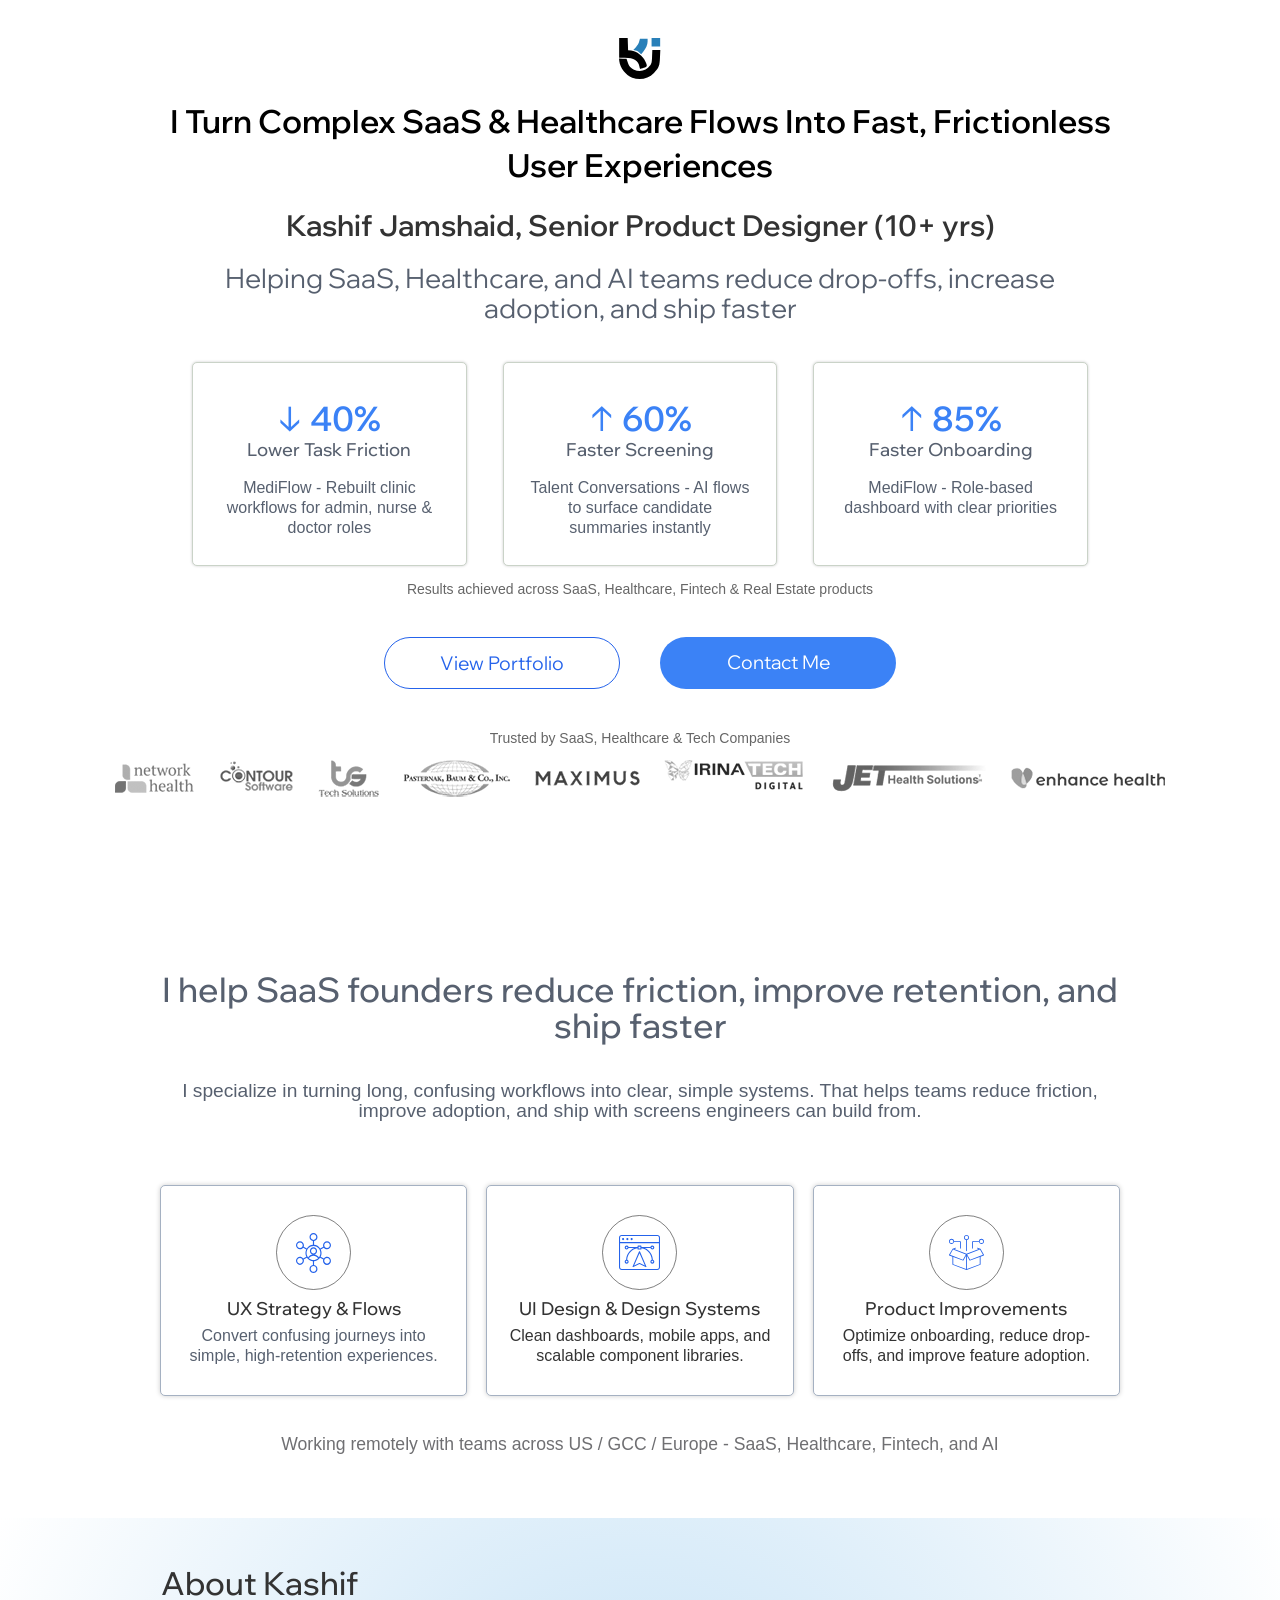
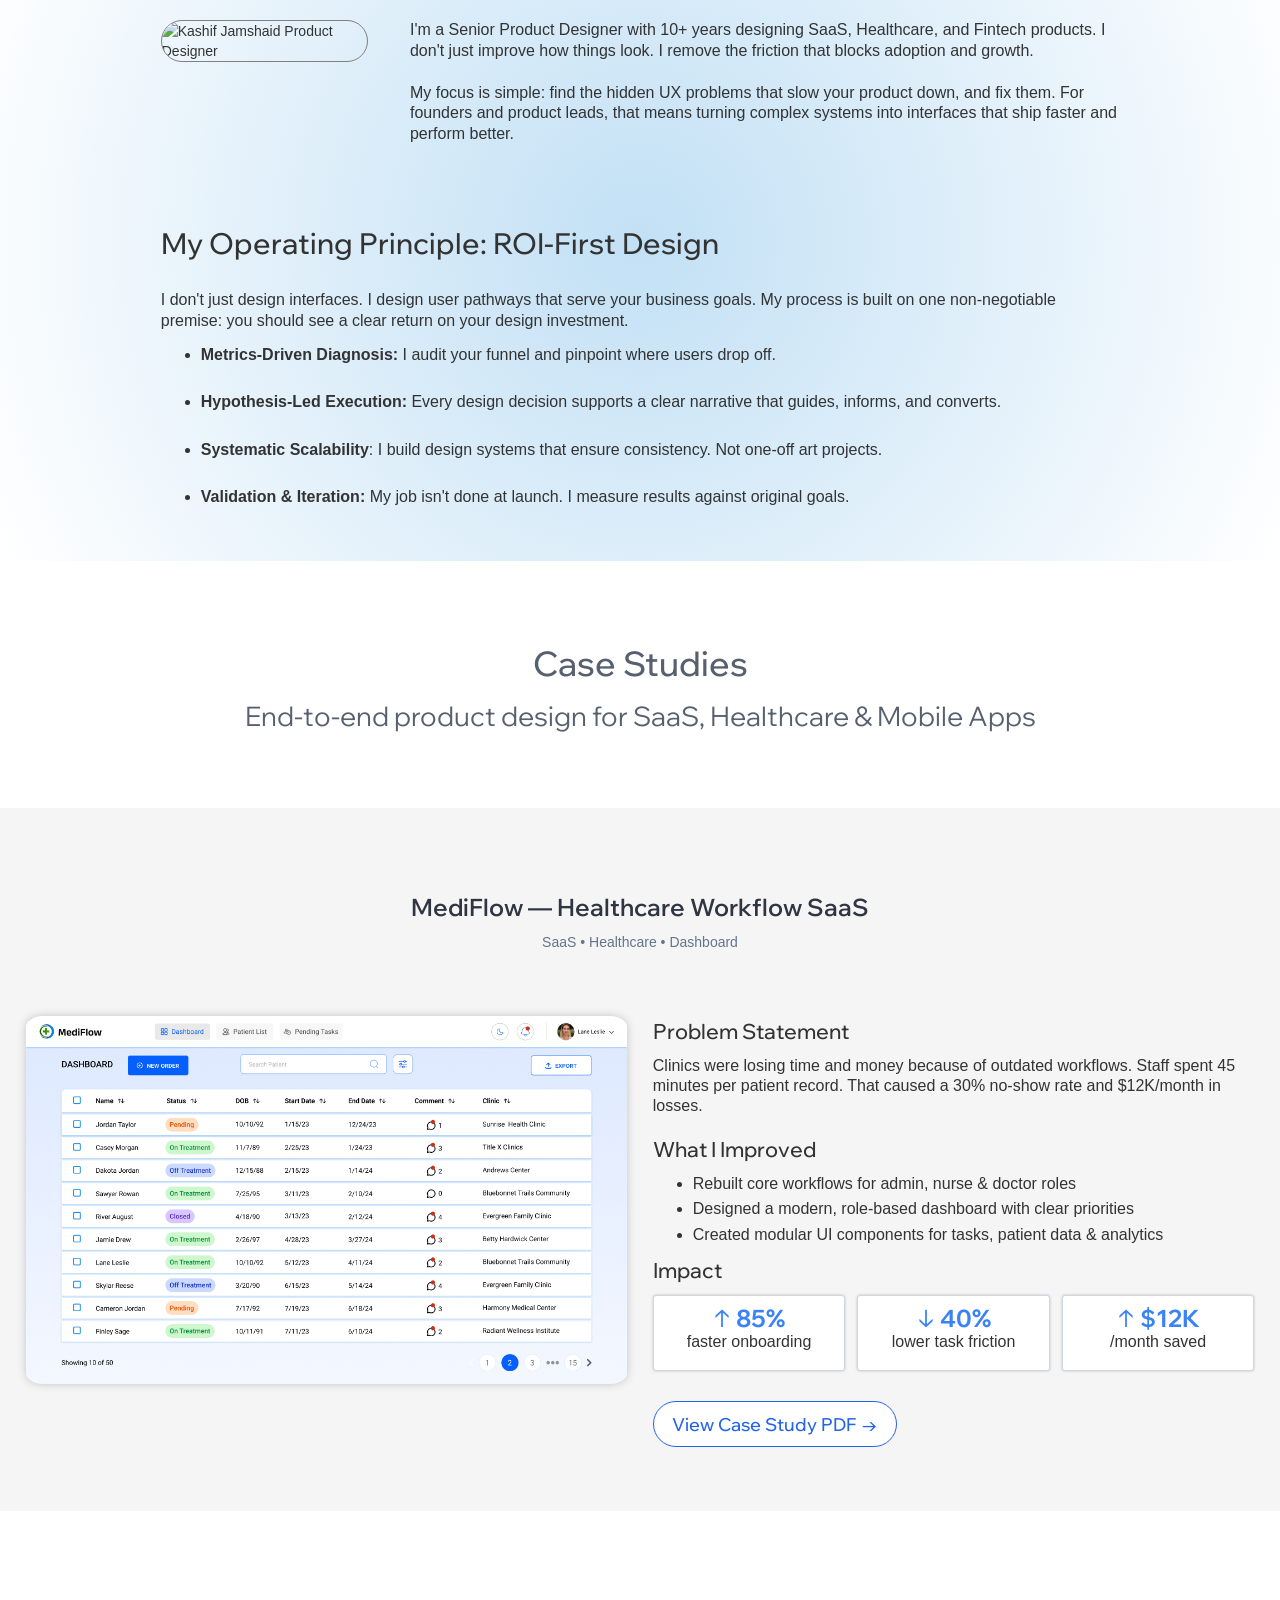
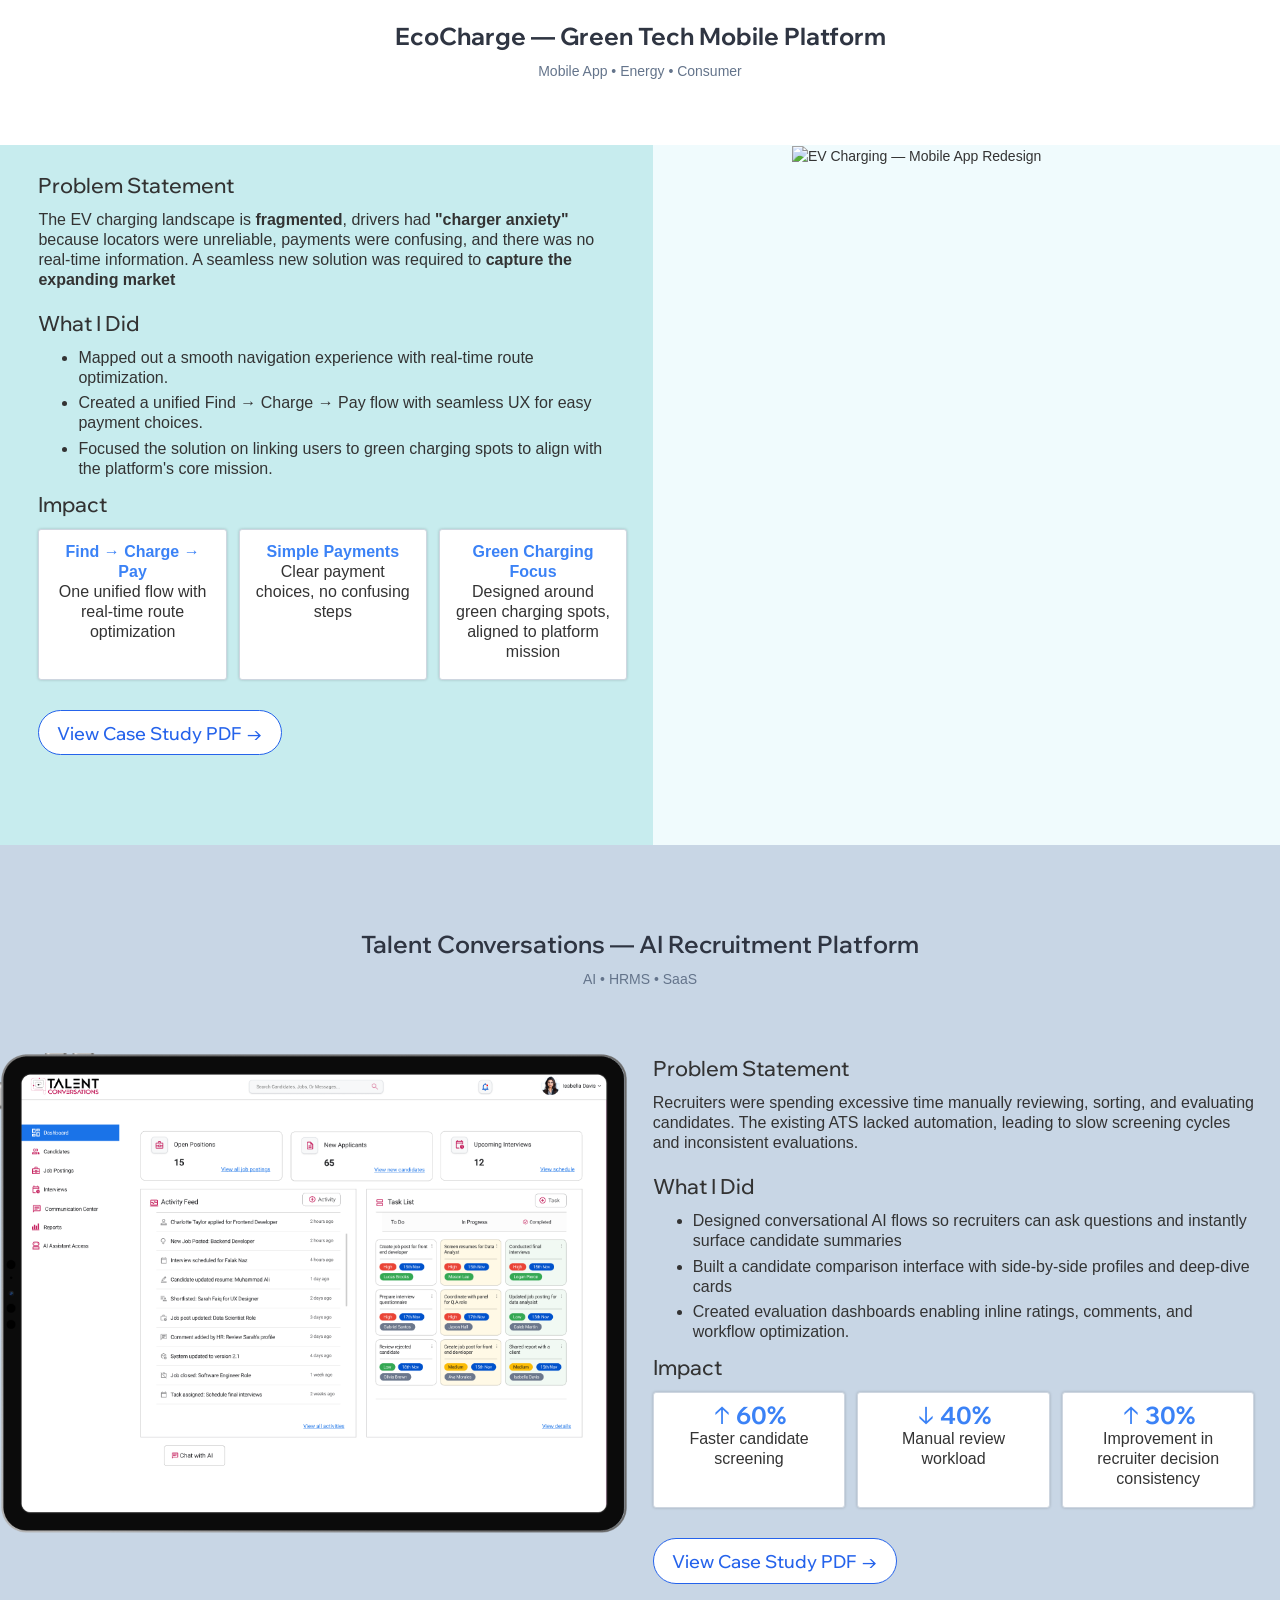
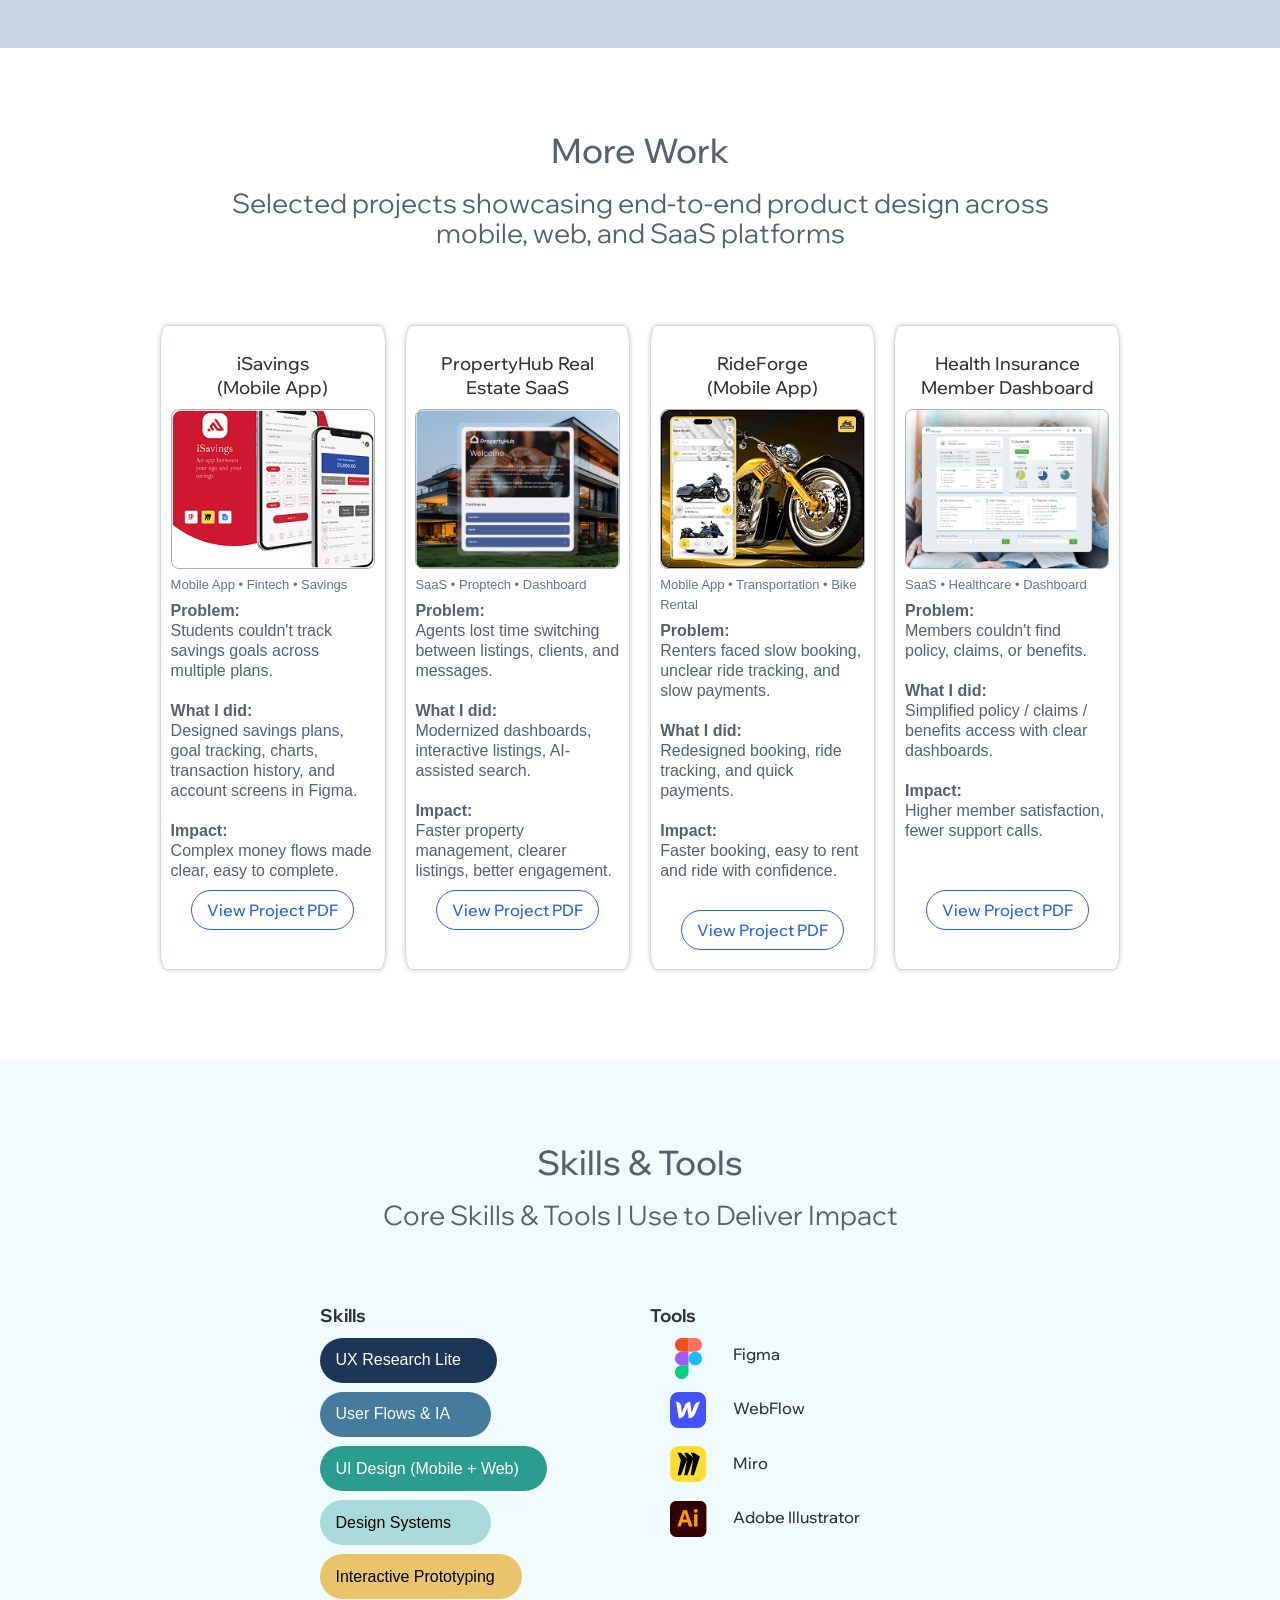
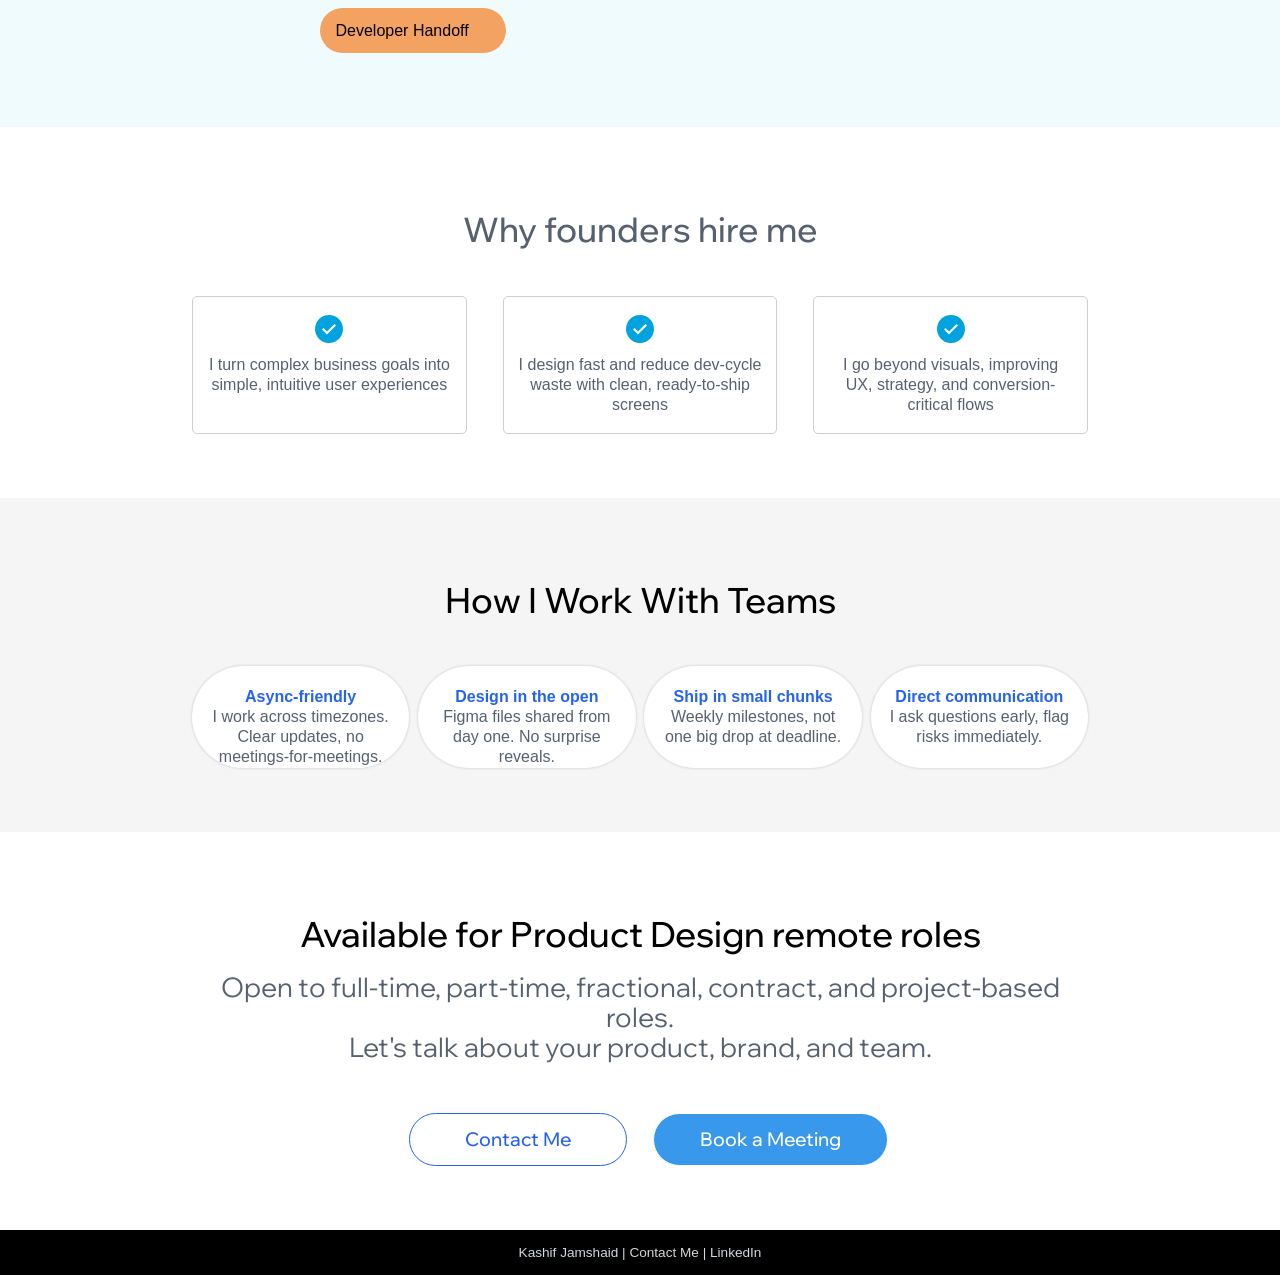
==== commit 87378402: "Update index.html" ====
--- a/product-designer/index.html
+++ b/product-designer/index.html
@@ -6,16 +6,16 @@
 <meta name="description" content="Senior Product Designer with 10+ years of experience in SaaS, Healthcare, and Mobile Apps. I design clean, conversion-focused products that reduce drop-offs &amp; drive growth.">
 <meta property="og:title" content="Kashif Jamshaid — Senior Product Designer for SaaS &amp; Mobile">
 <meta property="og:description" content="Designing high-converting digital products for SaaS, Health &amp; Fintech. 10+ yrs experience. Let’s build something that scales.">
-<meta property="og:image" content="https://cdn.prod.website-files.com/6922b7da5d4e81c085fd5a40/6af70c5913aee15e24bef53c_OG-KD.jpg">
+<meta property="og:image" content="assets/6af70c5913aee15e24bef53c_OG-KD.jpg">
 <meta property="og:type" content="website">
 <meta name="twitter:card" content="summary_large_image">
 <meta name="twitter:title" content="Kashif Jamshaid — Senior Product Designer for SaaS &amp; Mobile">
 <meta name="twitter:description" content="Designing high-converting digital products for SaaS, Health &amp; Fintech. 10+ yrs experience. Let’s build something that scales.">
 <meta name="viewport" content="width=device-width, initial-scale=1">
-<link rel="shortcut icon" href="https://cdn.prod.website-files.com/6922b7da5d4e81c085fd5a40/6927050f8c1e0691bba6b632_fav-kj.png" type="image/x-icon">
-<link rel="apple-touch-icon" href="https://cdn.prod.website-files.com/img/webclip.png">
+<link rel="shortcut icon" href="assets/6927050f8c1e0691bba6b632_fav-kj.png" type="image/x-icon">
+<link rel="apple-touch-icon" href="assets/webclip.png">
 <link rel="canonical" href="https://kashifdesigns.webflow.io/">
-<link href="assets/style.css?v=2" rel="stylesheet" type="text/css">
+<link href="assets/style.css" rel="stylesheet" type="text/css">
 <link href="https://fonts.googleapis.com/" rel="preconnect">
 <link href="https://fonts.gstatic.com/" rel="preconnect" crossorigin="anonymous">
 <script src="assets/webfont.js"></script>
@@ -47,7 +47,9 @@
 <a href="mailto:kashifjamshaid@gmail.com?subject=Project%20Inquiry%20%E2%80%93%20Senior%20Product%20Designer%20(Kashif%20Jamshaid)" class="button-2 w-button">Contact Me</a>
 </div>
 <div class="text-block-16">Trusted by SaaS, Healthcare &amp; Tech Companies</div>
-<div class="div-block-35"><img src="assets/6925aeb16236e0ea3a93bf15_a347f13787f351dd97e7a5db6cdfebe7_icons-companies.png" loading="lazy" sizes="(max-width: 1050px) 100vw, 1050px" alt="Trusted by SaaS, Healthcare &amp; Tech Companies" srcset="https://cdn.prod.website-files.com/6922b7da5d4e81c085fd5a40/6925aeb16236e0ea3a93bf15_a347f13787f351dd97e7a5db6cdfebe7_icons-companies-p-500.png 500w, https://cdn.prod.website-files.com/6922b7da5d4e81c085fd5a40/6925aeb16236e0ea3a93bf15_a347f13787f351dd97e7a5db6cdfebe7_icons-companies-p-800.png 800w, https://cdn.prod.website-files.com/6922b7da5d4e81c085fd5a40/6925aeb16236e0ea3a93bf15_a347f13787f351dd97e7a5db6cdfebe7_icons-companies.png 1050w" class="image-7"></div>
+<div class="div-block-35">
+<img src="assets/6925aeb16236e0ea3a93bf15_a347f13787f351dd97e7a5db6cdfebe7_icons-companies.png" loading="lazy" sizes="(max-width: 1050px) 100vw, 1050px" alt="Trusted by SaaS, Healthcare &amp; Tech Companies" srcset="assets/6925aeb16236e0ea3a93bf15_a347f13787f351dd97e7a5db6cdfebe7_icons-companies-p-500.png 500w, assets/6925aeb16236e0ea3a93bf15_a347f13787f351dd97e7a5db6cdfebe7_icons-companies-p-800.png 800w, assets/6925aeb16236e0ea3a93bf15_a347f13787f351dd97e7a5db6cdfebe7_icons-companies.png 1050w" class="image-7">
+</div>
 </section>
 
 <!-- WHAT I DO -->
@@ -66,7 +68,7 @@
 <section class="section-about-1"><div class="div-block-53">
 <h2 class="heading-20">About Kashif</h2>
 <div class="div-block-50"><div class="div-block-51"><div class="text-block-31">I'm a Senior Product Designer with 10+ years designing SaaS, Healthcare, and Fintech products. I don't just improve how things look. I remove the friction that blocks adoption and growth.<br><br>My focus is simple: find the hidden UX problems that slow your product down, and fix them. For founders and product leads, that means turning complex systems into interfaces that ship faster and perform better.</div></div>
-<div class="div-block-52"><img src="assets/6ac2fc7f85edc228cade5757_MyPic.jpg" loading="lazy" width="207" sizes="207px" alt="UI/UX Designer" srcset="https://cdn.prod.website-files.com/6922b7da5d4e81c085fd5a40/6ac2fc7f85edc228cade5757_49e8d5a9649e1f017ad6abac652c6de1_MyPic-p-500.jpg 500w, https://cdn.prod.website-files.com/6922b7da5d4e81c085fd5a40/6ac2fc7f85edc228cade5757_MyPic.jpg 707w" class="image-42"></div></div>
+<div class="div-block-52"><img src="assets/6ac2fc7f85edc228cade5757_MyPic.jpg" loading="lazy" width="207" sizes="207px" alt="Kashif Jamshaid Product Designer" srcset="assets/6ac2fc7f85edc228cade5757_49e8d5a9649e1f017ad6abac652c6de1_MyPic-p-500.jpg 500w, assets/6ac2fc7f85edc228cade5757_MyPic.jpg 707w" class="image-42"></div></div>
 <h2 class="heading-19">My Operating Principle: ROI-First Design</h2>
 <div class="text-block-32">I don't just design interfaces. I design user pathways that serve your business goals. My process is built on one non-negotiable premise: you should see a clear return on your design investment.</div>
 <ul role="list" class="list-8">
@@ -82,7 +84,8 @@
 
 <section class="section-3-cs-1">
 <h3 class="heading-5">MediFlow — Healthcare Workflow SaaS</h3><div class="text-block-10">SaaS • Healthcare • Dashboard</div>
-<div class="div-case-1"><div class="div-block-13"><img src="assets/69254e3efccd6410320ec2e1_DB-Mediflow.png" loading="lazy" sizes="(max-width: 1080px) 100vw, 1080px" srcset="https://cdn.prod.website-files.com/6922b7da5d4e81c085fd5a40/69254e3efccd6410320ec2e1_DB-Mediflow-p-500.png 500w, https://cdn.prod.website-files.com/6922b7da5d4e81c085fd5a40/69254e3efccd6410320ec2e1_DB-Mediflow-p-800.png 800w, https://cdn.prod.website-files.com/6922b7da5d4e81c085fd5a40/69254e3efccd6410320ec2e1_DB-Mediflow.png 1080w" alt="MediFlow — Healthcare Workflow SaaS" class="image"></div>
+<div class="div-case-1">
+<div class="div-block-13"><img src="assets/69254e3efccd6410320ec2e1_DB-Mediflow.png" loading="lazy" sizes="(max-width: 1080px) 100vw, 1080px" srcset="assets/69254e3efccd6410320ec2e1_DB-Mediflow-p-500.png 500w, assets/69254e3efccd6410320ec2e1_DB-Mediflow-p-800.png 800w, assets/69254e3efccd6410320ec2e1_DB-Mediflow.png 1080w" alt="MediFlow — Healthcare Workflow SaaS" class="image"></div>
 <div class="div-block-14"><h3 class="heading-6">Problem Statement</h3><div class="text-block-9">Clinics were losing time and money because of outdated workflows. Staff spent 45 minutes per patient record. That caused a 30% no-show rate and $12K/month in losses.</div>
 <h3 class="heading-6">What I Improved</h3><ul role="list" class="list-3"><li class="list-item">Rebuilt core workflows for admin, nurse &amp; doctor roles</li><li class="list-item-2">Designed a modern, role-based dashboard with clear priorities</li><li>Created modular UI components for tasks, patient data &amp; analytics</li></ul>
 <h3 class="heading-6">Impact</h3><div class="div-block-15"><div class="div-block-16"><div class="text-block-11"><strong class="bold-text-3">↑ 85%</strong><br>faster onboarding</div></div><div class="div-block-16"><div class="text-block-11"><strong class="bold-text">↓ 40%</strong><br>lower task friction</div></div><div class="div-block-16"><div class="text-block-11"><strong class="bold-text-2">↑ $12K<br></strong>/month saved</div></div></div>
@@ -95,12 +98,12 @@
 <h3 class="heading-6">What I Did</h3><ul role="list" class="list"><li class="list-item-3">Mapped out a smooth navigation experience with real-time route optimization.</li><li class="list-item-4">Created a unified Find → Charge → Pay flow with seamless UX for easy payment choices.</li><li>Focused the solution on linking users to green charging spots to align with the platform's core mission.</li></ul>
 <h3 class="heading-6">Impact</h3><div class="div-block-15"><div class="div-block-16"><div class="text-block-11"><strong class="bold-text-4">Find → Charge → Pay<br></strong>One unified flow with real-time route optimization</div></div><div class="div-block-16"><div class="text-block-11"><strong class="bold-text-5">Simple Payments</strong><br>Clear payment choices, no confusing steps</div></div><div class="div-block-16"><div class="text-block-11"><strong class="bold-text-5">Green Charging Focus</strong><br>Designed around green charging spots, aligned to platform mission</div></div></div>
 <a href="https://drive.google.com/file/d/11oVO27oxyvYCOkYfuK4rdKZgzIU8TZA9/view?usp=drive_link" target="_blank" class="button-3 w-button">View Case Study PDF →</a></div>
-<div class="div-block-20"><img src="[STRIPPED 72 bytes] - EV-Charging.png" loading="lazy" width="349" alt="EV Charging — Mobile App Redesign" class="image-8"></div></div>
+<div class="div-block-20"><img src="assets/EV-Charging.png" loading="lazy" width="349" alt="EV Charging — Mobile App Redesign" class="image-8"></div></div>
 </section>
 
 <section class="section-5-cs-3">
 <h3 class="heading-5">Talent Conversations — AI Recruitment Platform</h3><div class="text-block-10">AI • HRMS • SaaS</div>
-<div class="div-block-21"><div class="div-block-22"><img src="assets/6925b2cc4235da92b0d58eaf_Mock-TC.png" loading="lazy" sizes="100vw" srcset="https://cdn.prod.website-files.com/6922b7da5d4e81c085fd5a40/6925b2cc4235da92b0d58eaf_Mock-TC-p-500.png 500w, https://cdn.prod.website-files.com/6922b7da5d4e81c085fd5a40/6925b2cc4235da92b0d58eaf_Mock-TC-p-800.png 800w, https://cdn.prod.website-files.com/6922b7da5d4e81c085fd5a40/6925b2cc4235da92b0d58eaf_Mock-TC.png 938w" alt="Talent Conversations — AI Recruitment Platform"></div>
+<div class="div-block-21"><div class="div-block-22"><img src="assets/6925b2cc4235da92b0d58eaf_Mock-TC.png" loading="lazy" sizes="100vw" srcset="assets/6925b2cc4235da92b0d58eaf_Mock-TC-p-500.png 500w, assets/6925b2cc4235da92b0d58eaf_Mock-TC-p-800.png 800w, assets/6925b2cc4235da92b0d58eaf_Mock-TC.png 938w" alt="Talent Conversations — AI Recruitment Platform"></div>
 <div class="div-block-23"><h3 class="heading-6">Problem Statement</h3><div class="text-block-9">Recruiters were spending excessive time manually reviewing, sorting, and evaluating candidates. The existing ATS lacked automation, leading to slow screening cycles and inconsistent evaluations.</div>
 <h3 class="heading-6">What I Did</h3><ul role="list" class="list-2"><li class="list-item-5">Designed conversational AI flows so recruiters can ask questions and instantly surface candidate summaries</li><li class="list-item-6">Built a candidate comparison interface with side-by-side profiles and deep-dive cards</li><li>Created evaluation dashboards enabling inline ratings, comments, and workflow optimization.</li></ul>
 <h3 class="heading-6">Impact</h3><div class="div-block-15"><div class="div-block-16"><div class="text-block-11"><strong class="bold-text-6"> ↑ 60%</strong><br>Faster candidate screening</div></div><div class="div-block-16"><div class="text-block-11"><strong class="bold-text-7">↓ 40% </strong><br>Manual review workload</div></div><div class="div-block-16"><div class="text-block-11"><strong class="bold-text-8"> ↑ 30% <br></strong>Improvement in recruiter decision consistency</div></div></div>
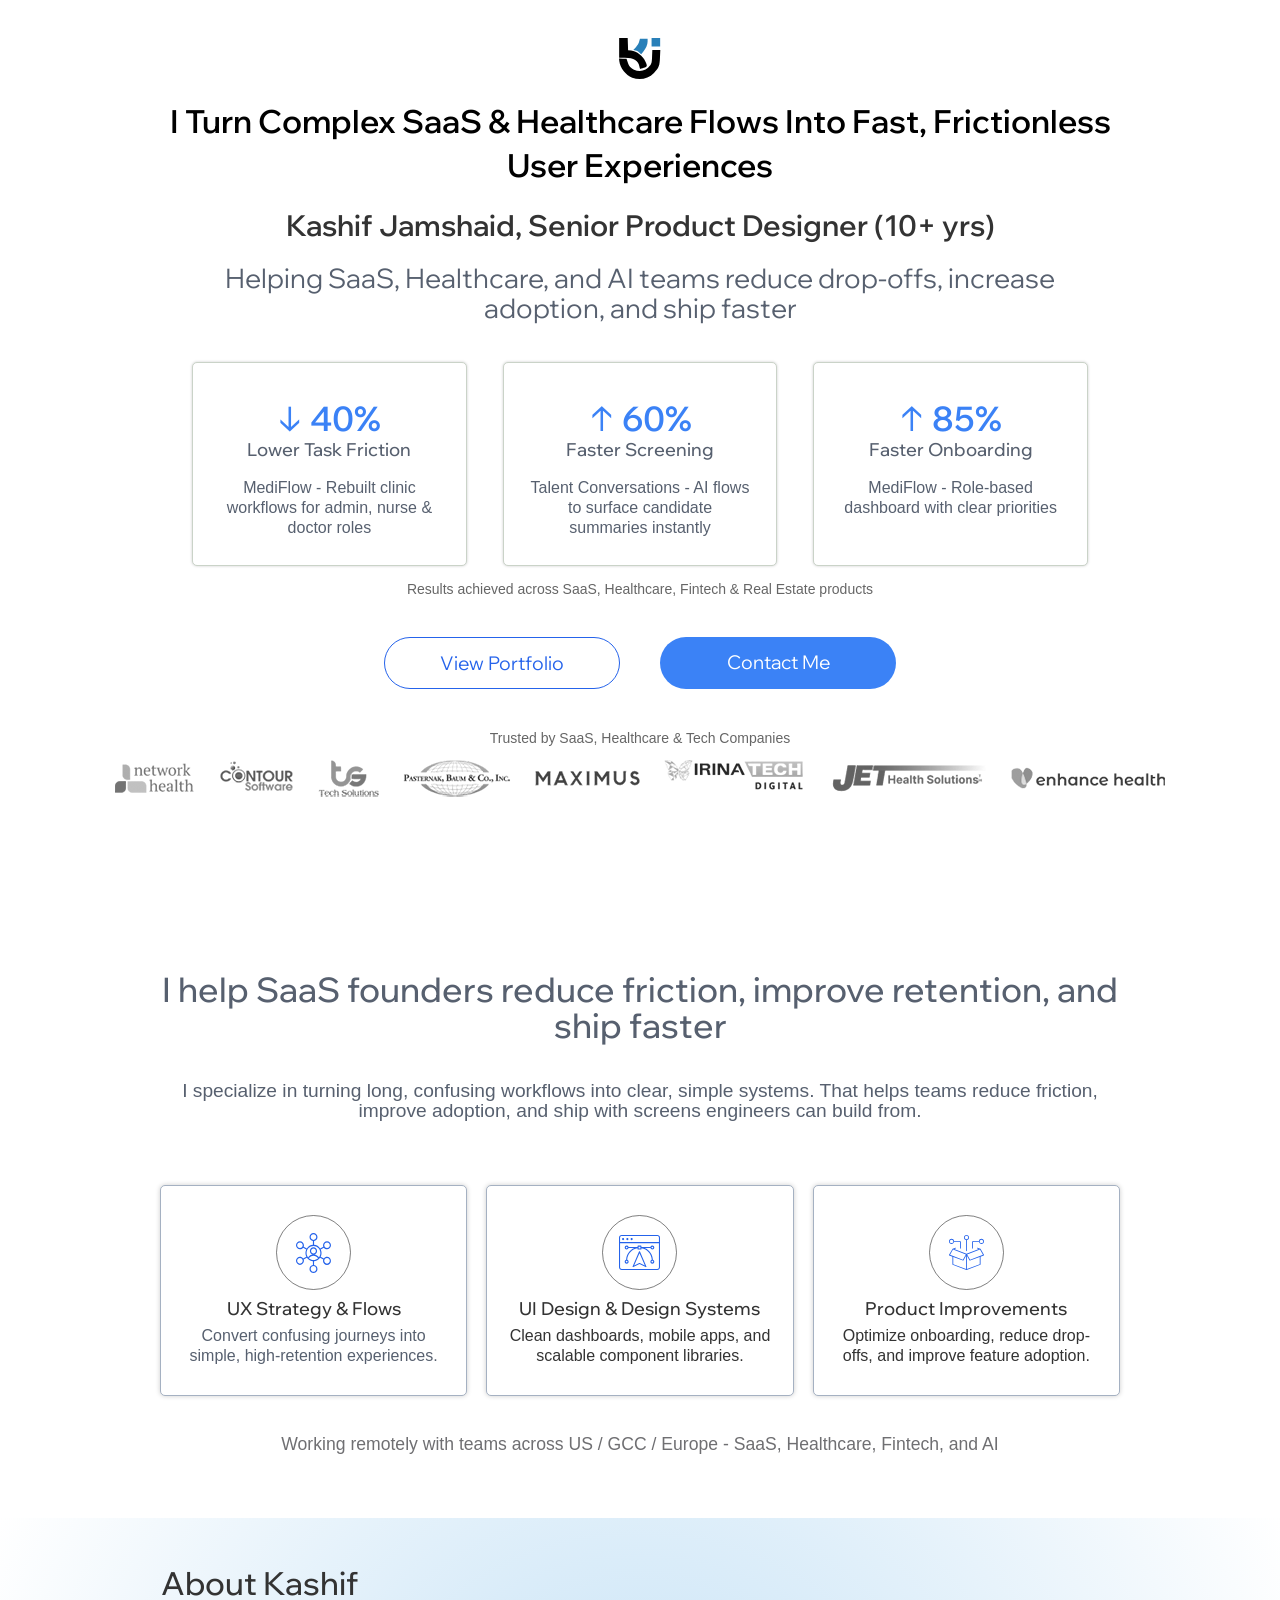
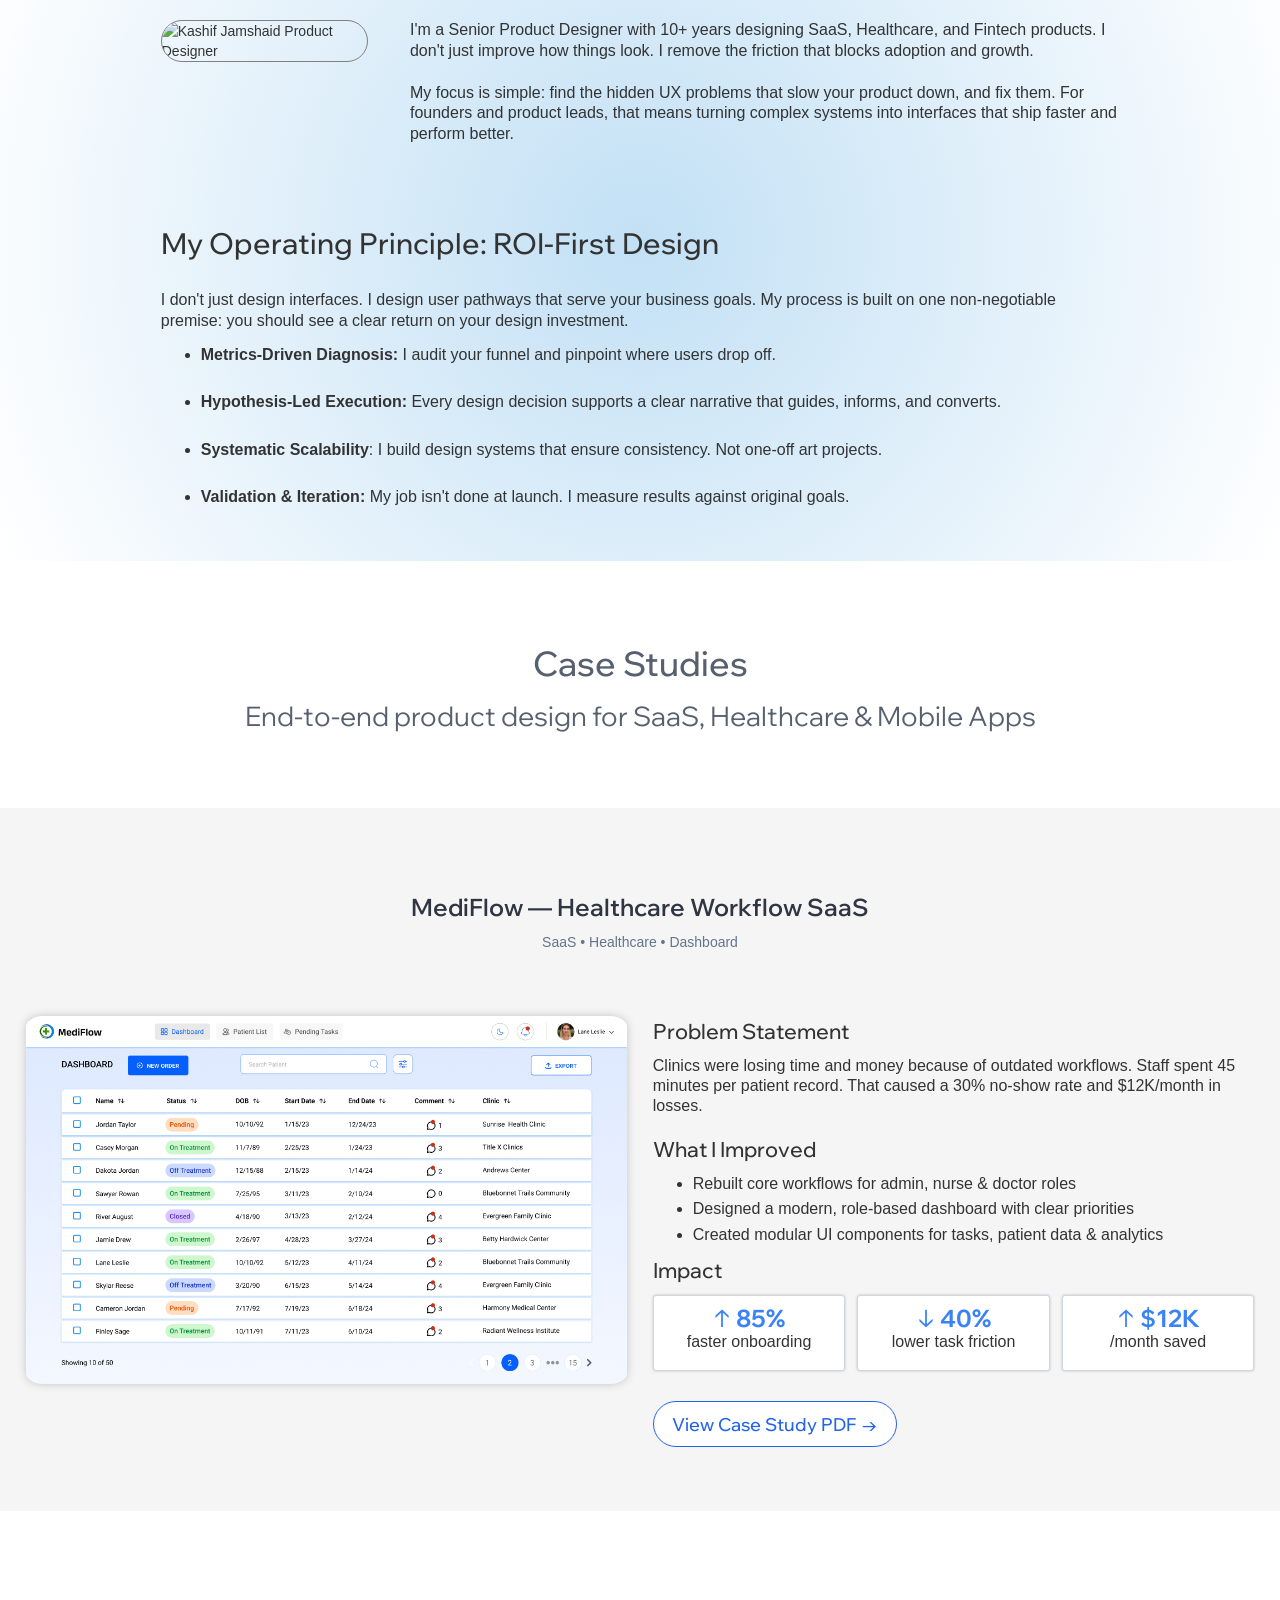
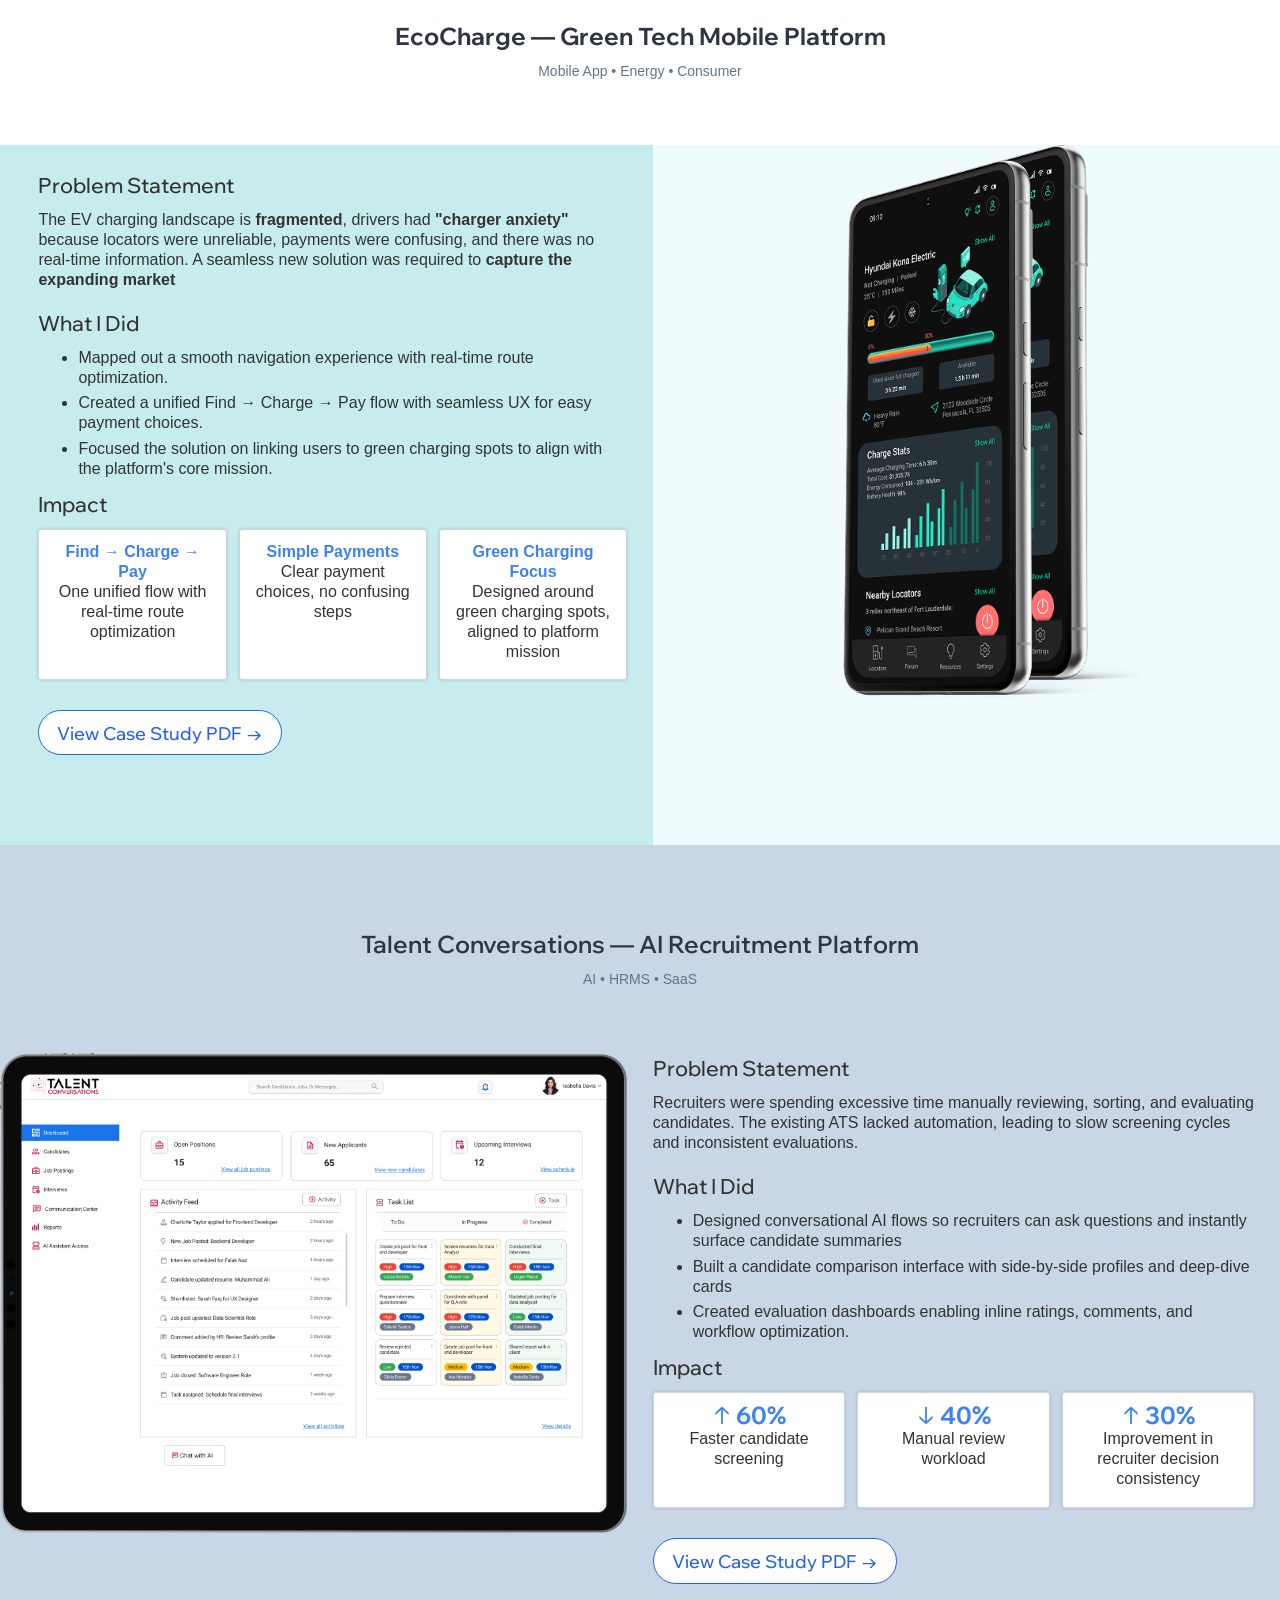
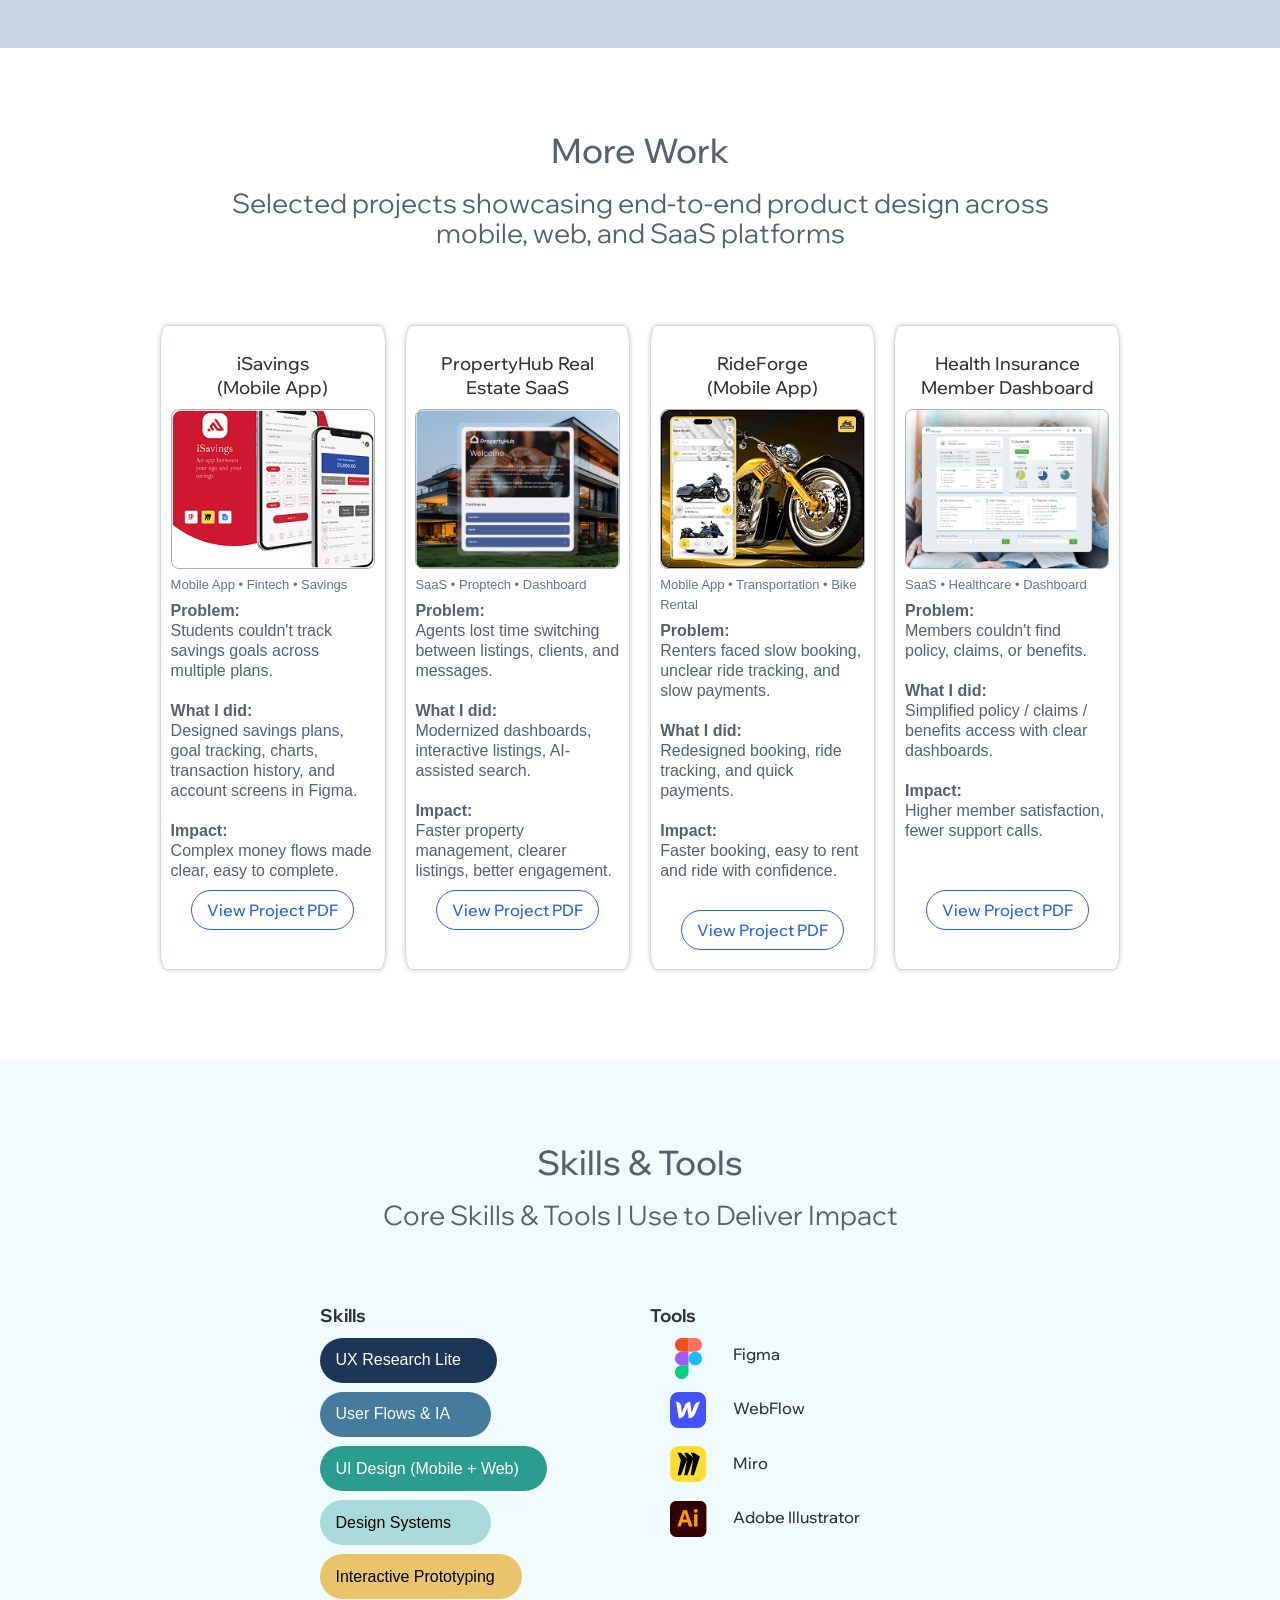
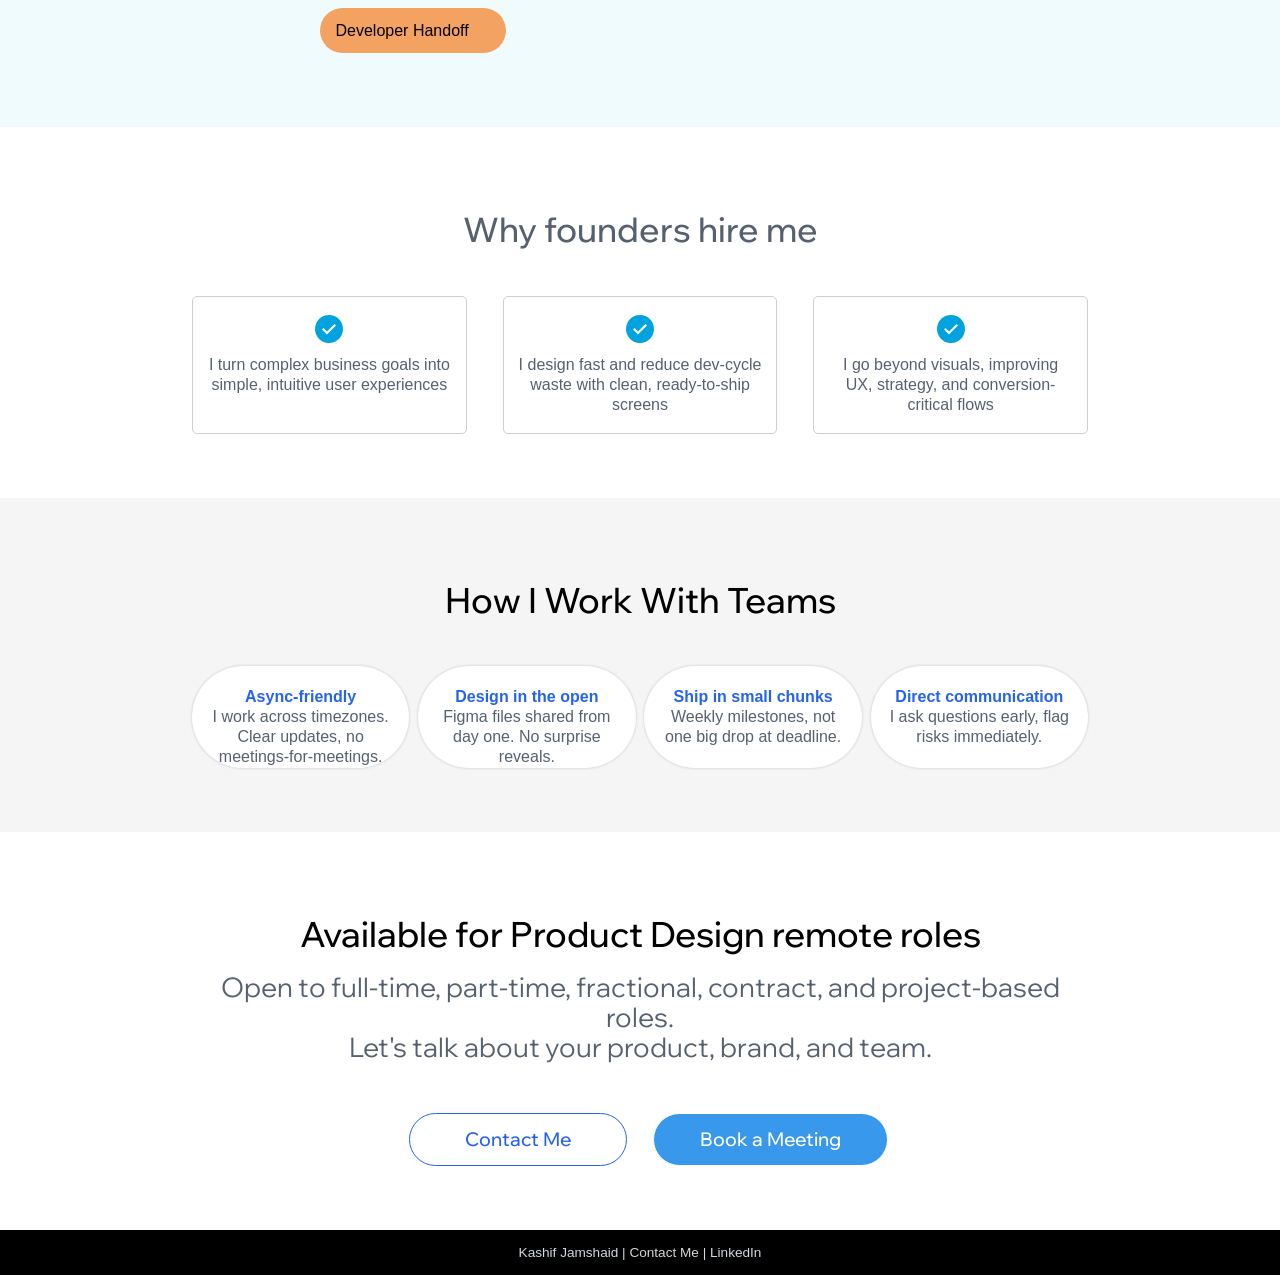
==== commit d5c8adf5: "Update index.html" ====
--- a/product-designer/index.html
+++ b/product-designer/index.html
@@ -68,7 +68,7 @@
 <section class="section-about-1"><div class="div-block-53">
 <h2 class="heading-20">About Kashif</h2>
 <div class="div-block-50"><div class="div-block-51"><div class="text-block-31">I'm a Senior Product Designer with 10+ years designing SaaS, Healthcare, and Fintech products. I don't just improve how things look. I remove the friction that blocks adoption and growth.<br><br>My focus is simple: find the hidden UX problems that slow your product down, and fix them. For founders and product leads, that means turning complex systems into interfaces that ship faster and perform better.</div></div>
-<div class="div-block-52"><img src="assets/6ac2fc7f85edc228cade5757_MyPic.jpg" loading="lazy" width="207" sizes="207px" alt="Kashif Jamshaid Product Designer" srcset="assets/6ac2fc7f85edc228cade5757_49e8d5a9649e1f017ad6abac652c6de1_MyPic-p-500.jpg 500w, assets/6ac2fc7f85edc228cade5757_MyPic.jpg 707w" class="image-42"></div></div>
+<div class="div-block-52"><img src="assets/MyPic.jpg" loading="lazy" width="207" sizes="207px" alt="Kashif Jamshaid Product Designer" srcset="assets/6ac2fc7f85edc228cade5757_49e8d5a9649e1f017ad6abac652c6de1_MyPic-p-500.jpg 500w, assets/6ac2fc7f85edc228cade5757_MyPic.jpg 707w" class="image-42"></div></div>
 <h2 class="heading-19">My Operating Principle: ROI-First Design</h2>
 <div class="text-block-32">I don't just design interfaces. I design user pathways that serve your business goals. My process is built on one non-negotiable premise: you should see a clear return on your design investment.</div>
 <ul role="list" class="list-8">
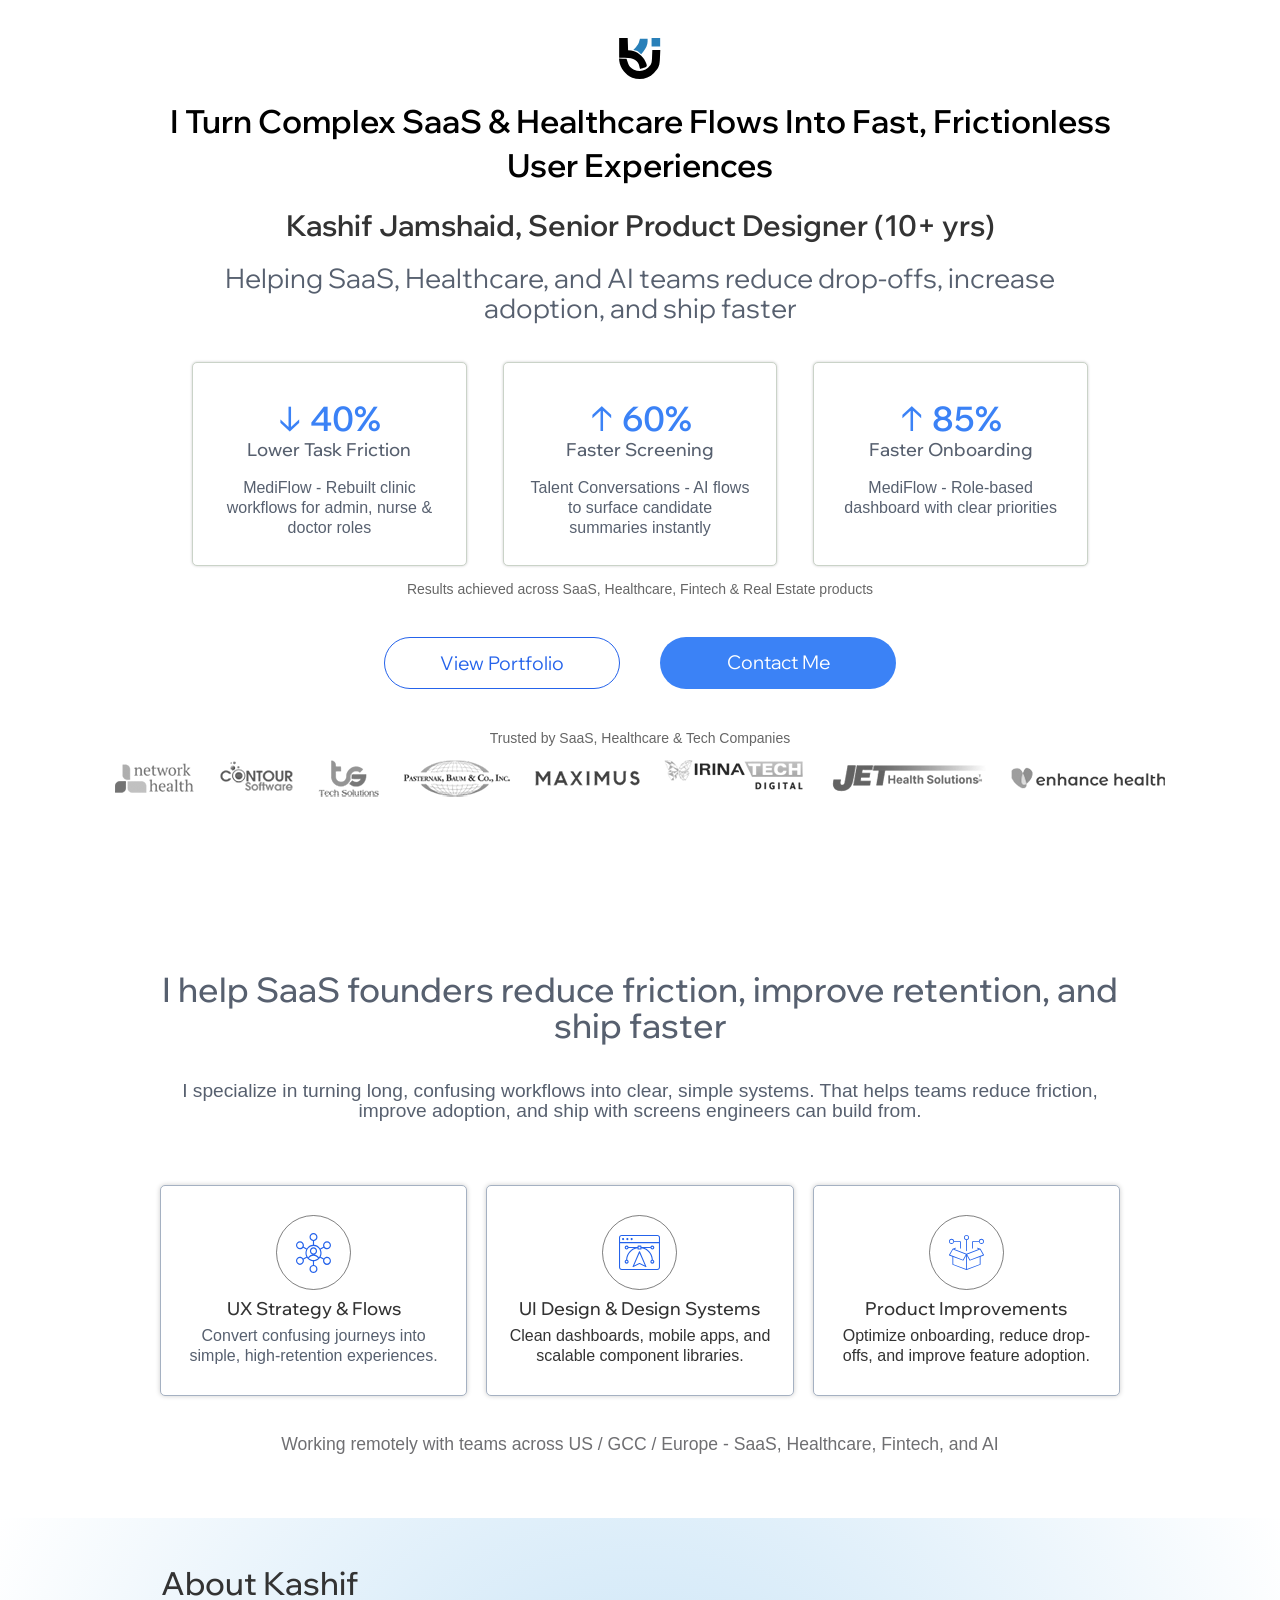
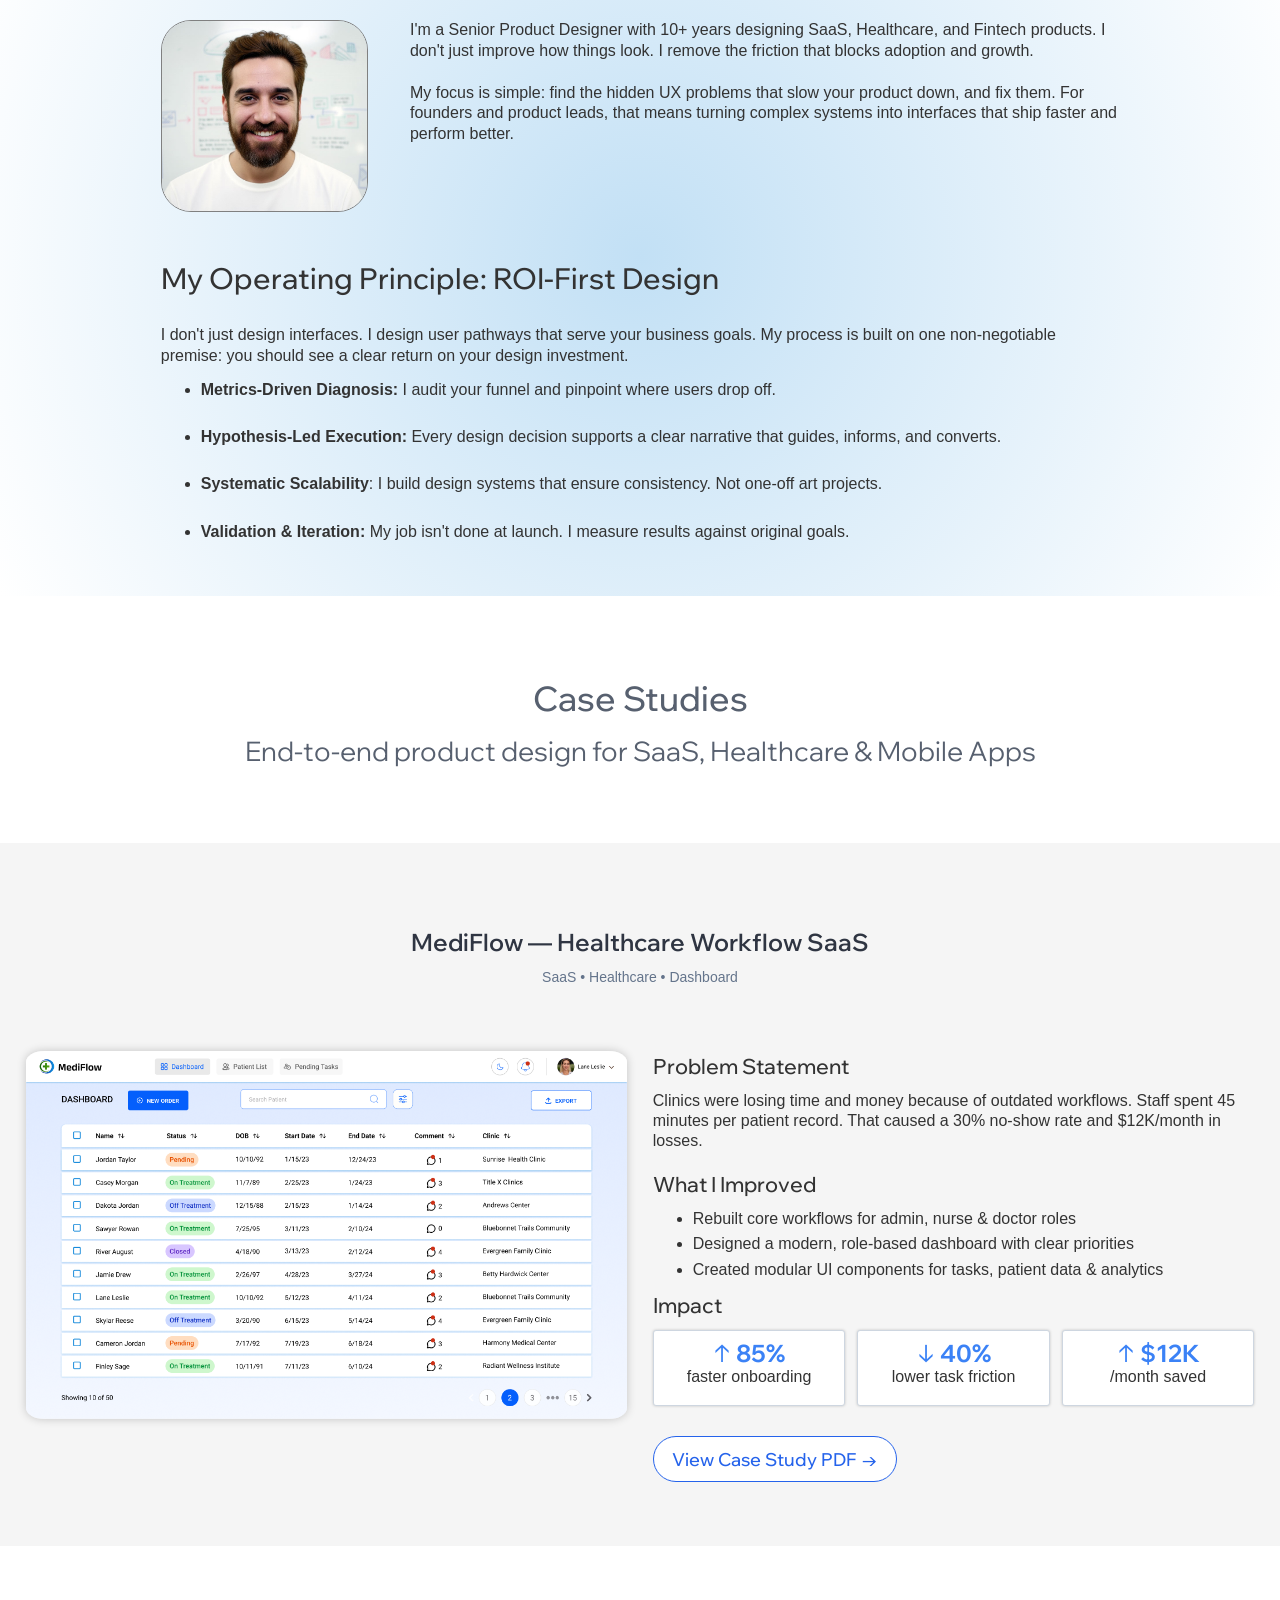
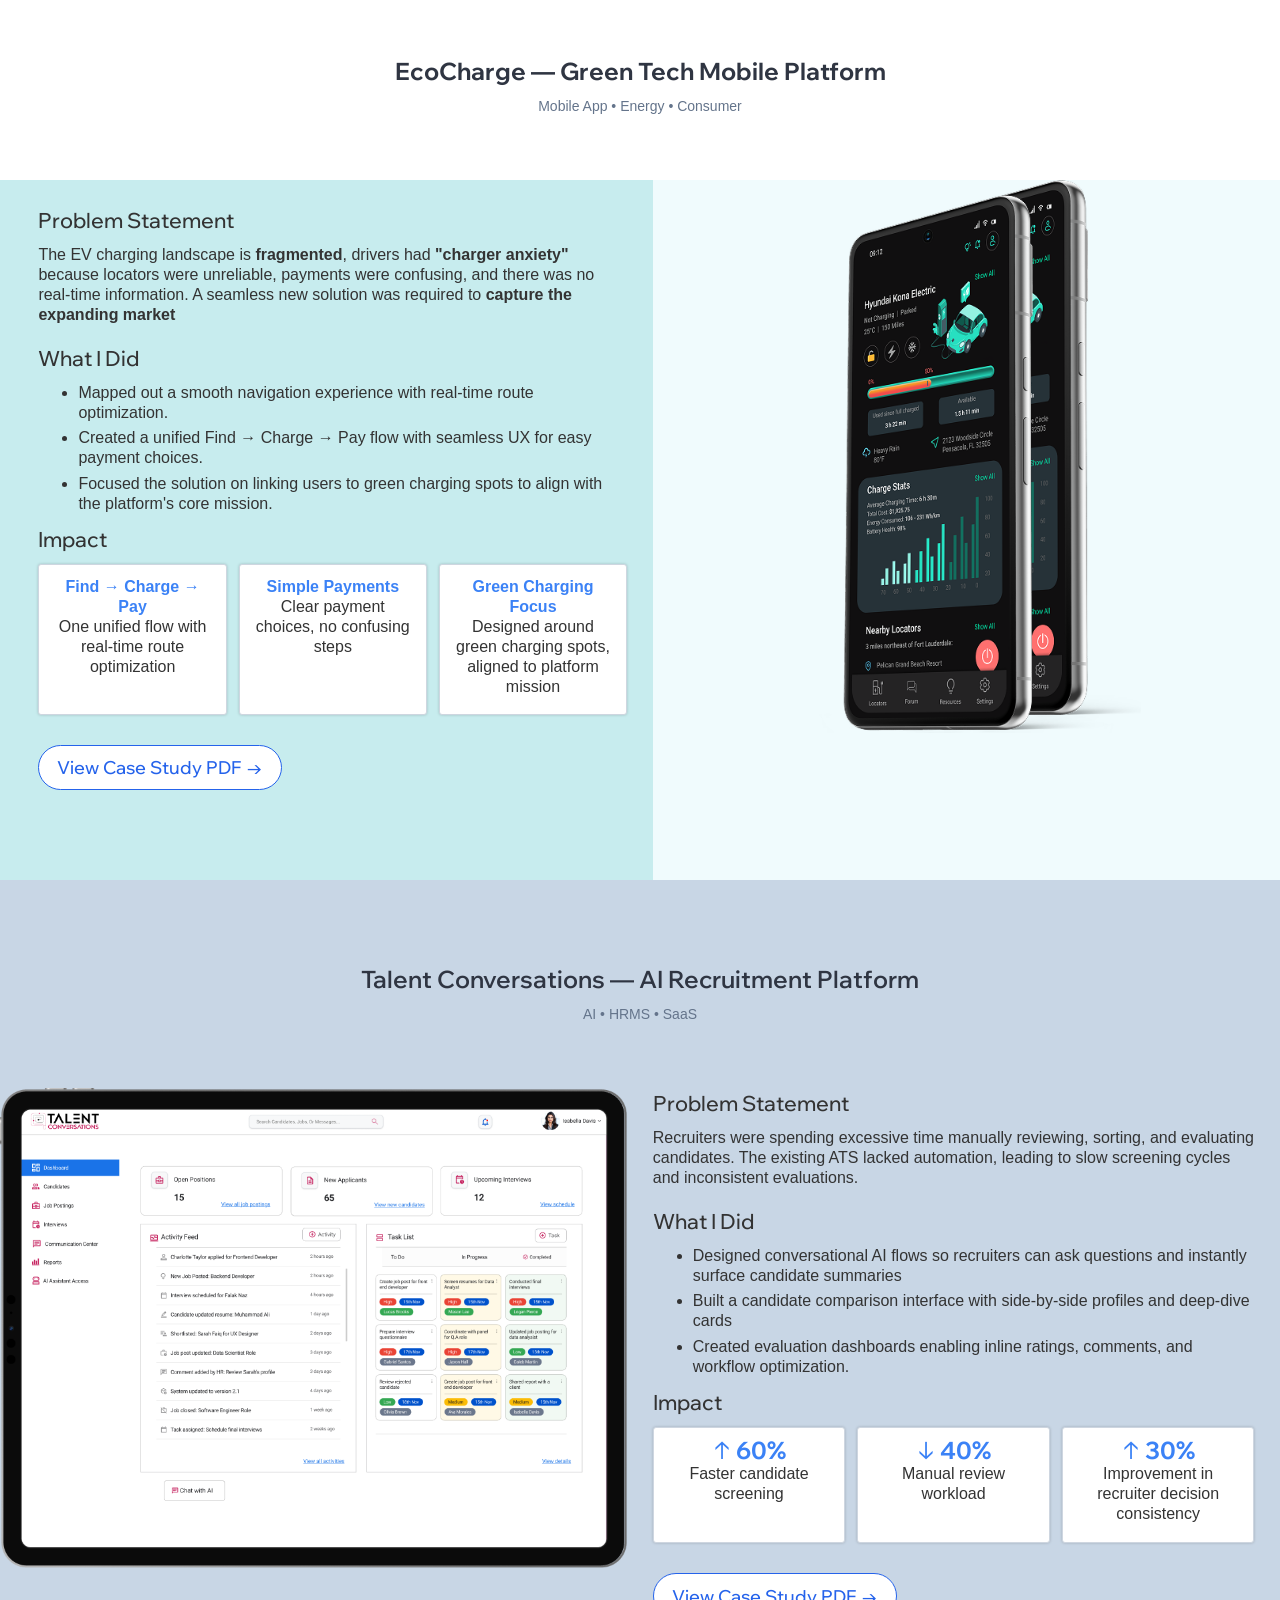
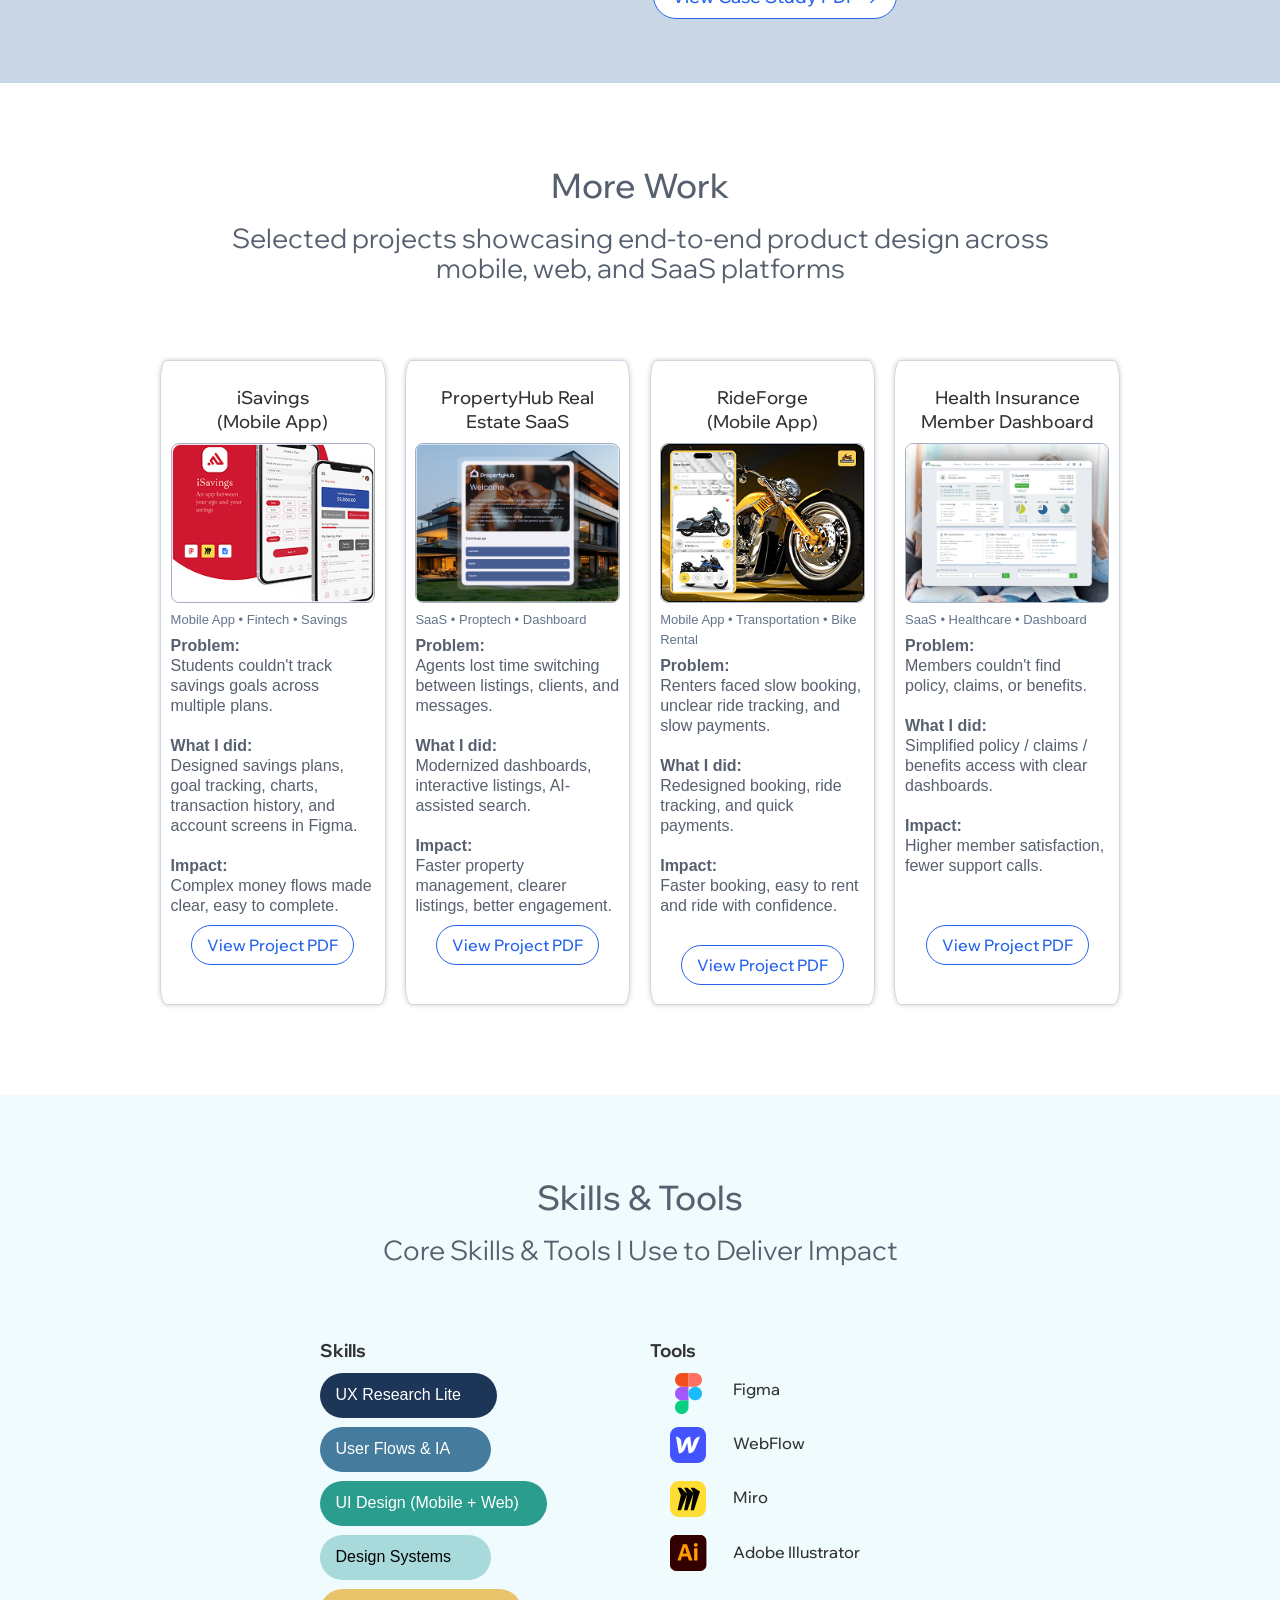
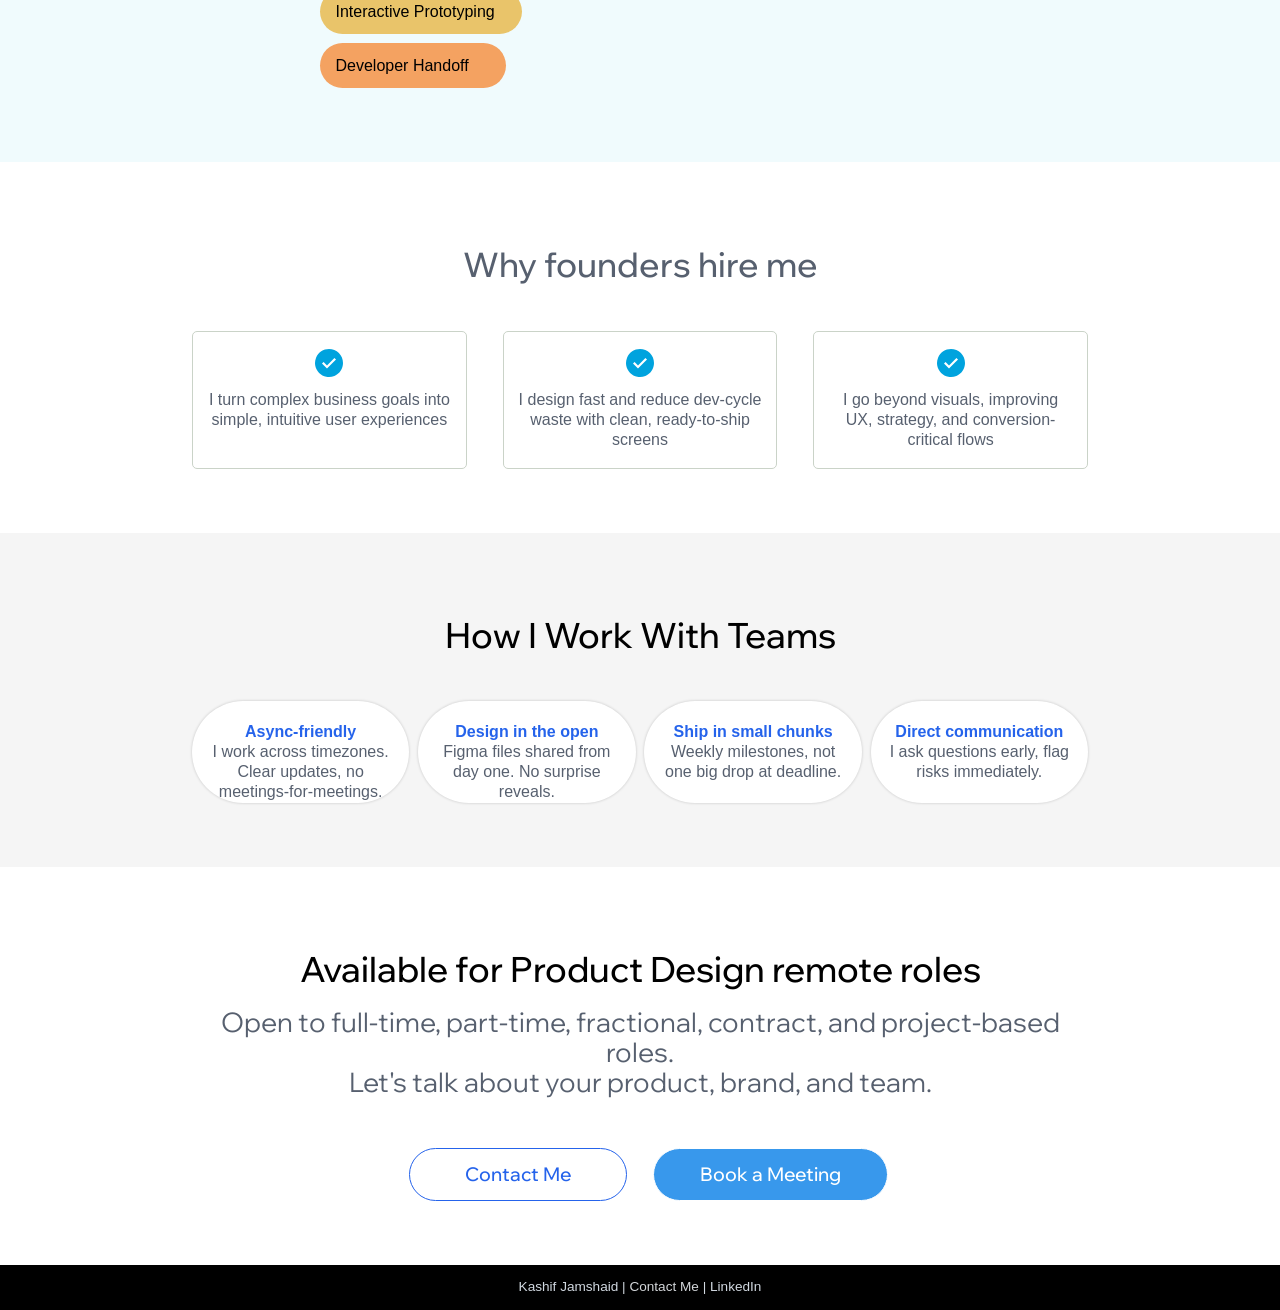
==== commit c3c9d4bf: "Update index.html" ====
--- a/product-designer/index.html
+++ b/product-designer/index.html
@@ -68,7 +68,11 @@
 <section class="section-about-1"><div class="div-block-53">
 <h2 class="heading-20">About Kashif</h2>
 <div class="div-block-50"><div class="div-block-51"><div class="text-block-31">I'm a Senior Product Designer with 10+ years designing SaaS, Healthcare, and Fintech products. I don't just improve how things look. I remove the friction that blocks adoption and growth.<br><br>My focus is simple: find the hidden UX problems that slow your product down, and fix them. For founders and product leads, that means turning complex systems into interfaces that ship faster and perform better.</div></div>
-<div class="div-block-52"><img src="assets/MyPic.jpg" loading="lazy" width="207" sizes="207px" alt="Kashif Jamshaid Product Designer" srcset="assets/6ac2fc7f85edc228cade5757_49e8d5a9649e1f017ad6abac652c6de1_MyPic-p-500.jpg 500w, assets/6ac2fc7f85edc228cade5757_MyPic.jpg 707w" class="image-42"></div></div>
+<div class="div-block-52">
+    
+  <img src="assets/kashif.jpg" loading="lazy" width="207" sizes="207px" alt="Kashif Jamshaid Product Designer" srcset="assets/kashif.jpg 707w" class="image-42">
+    
+    </div></div>
 <h2 class="heading-19">My Operating Principle: ROI-First Design</h2>
 <div class="text-block-32">I don't just design interfaces. I design user pathways that serve your business goals. My process is built on one non-negotiable premise: you should see a clear return on your design investment.</div>
 <ul role="list" class="list-8">
